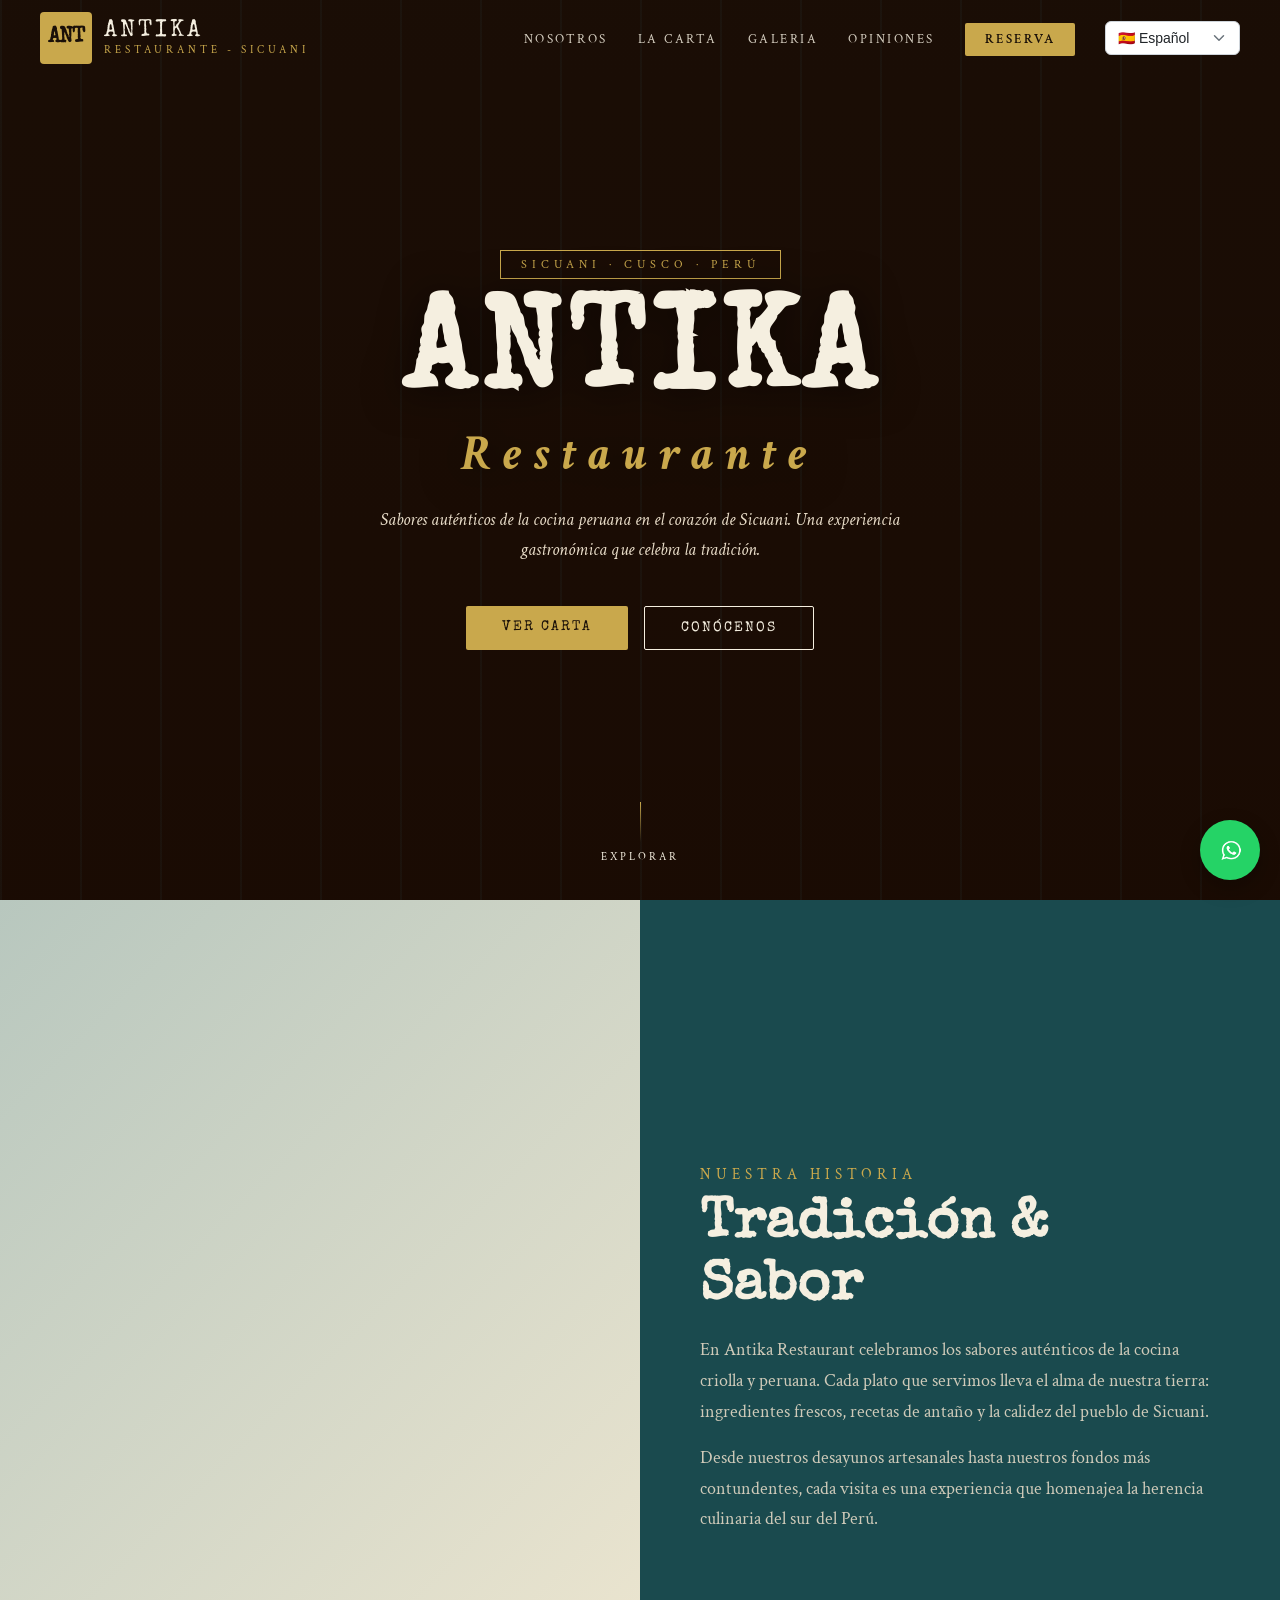
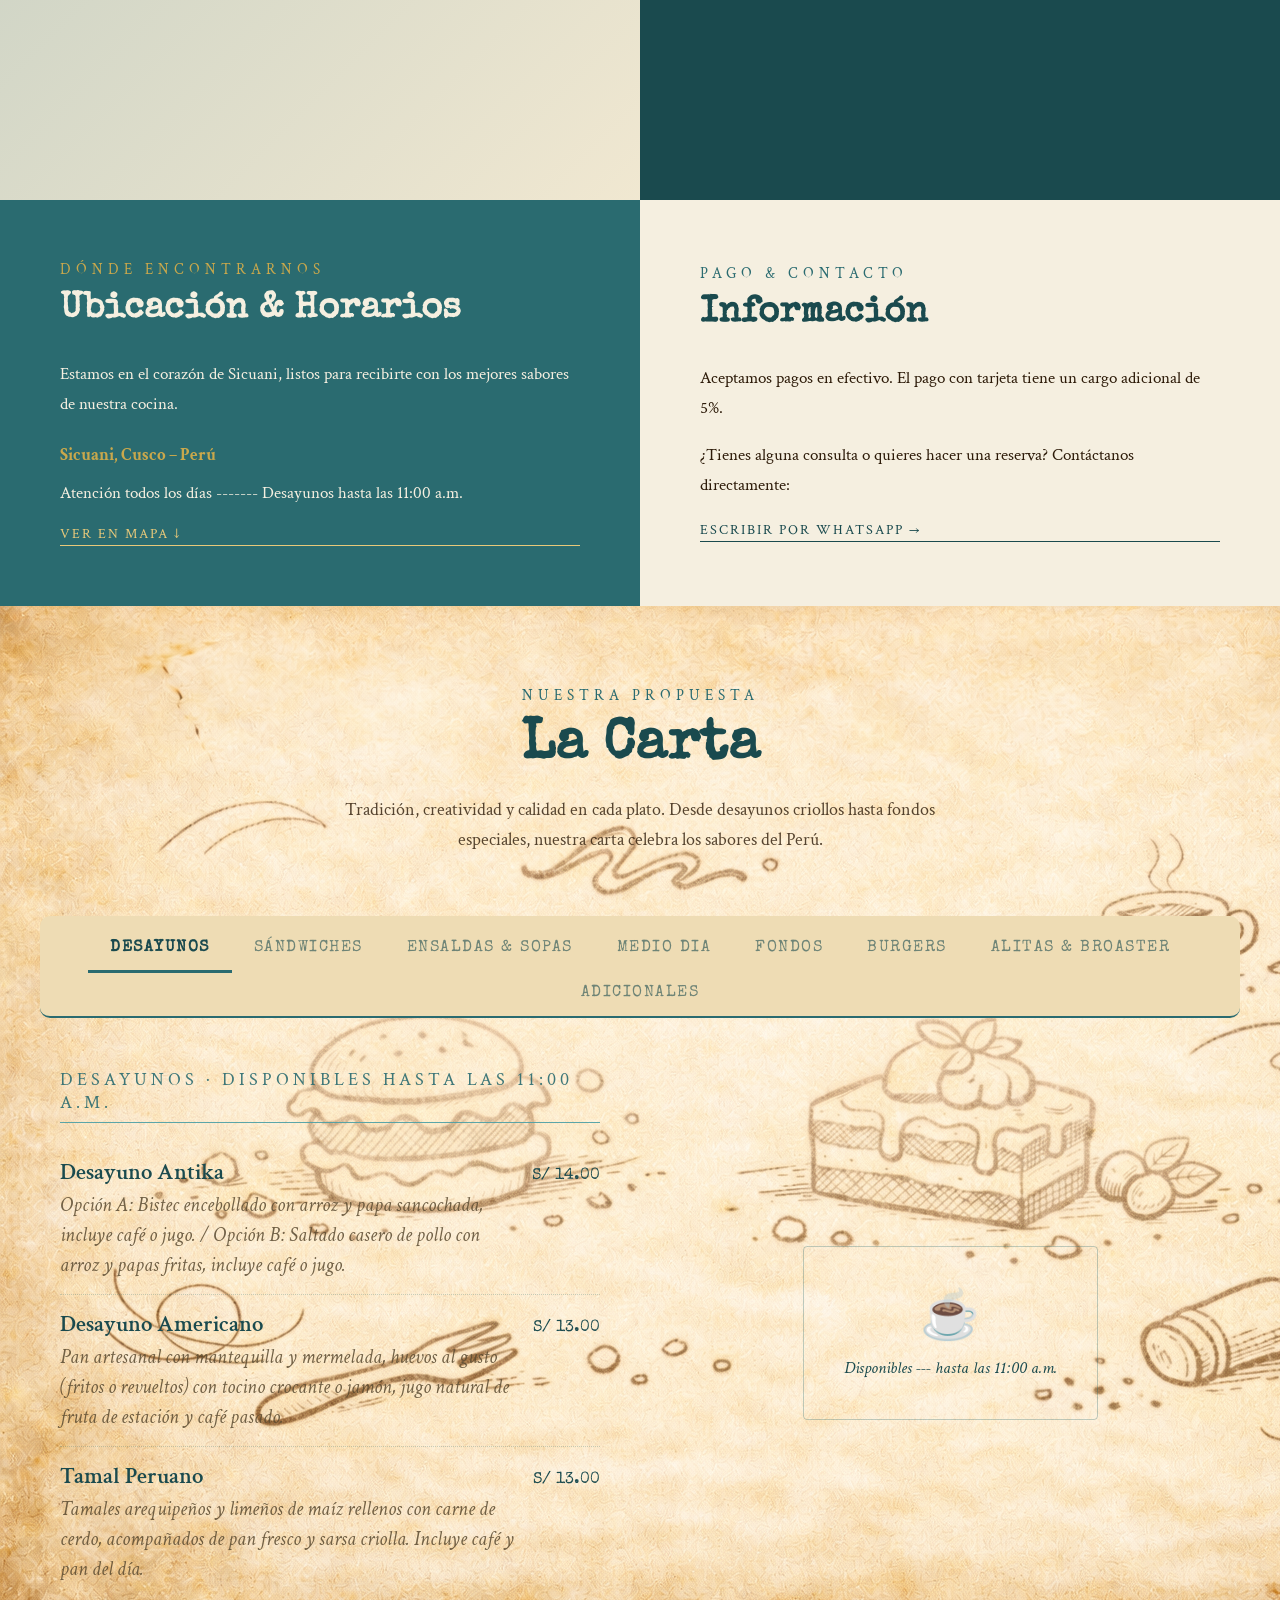
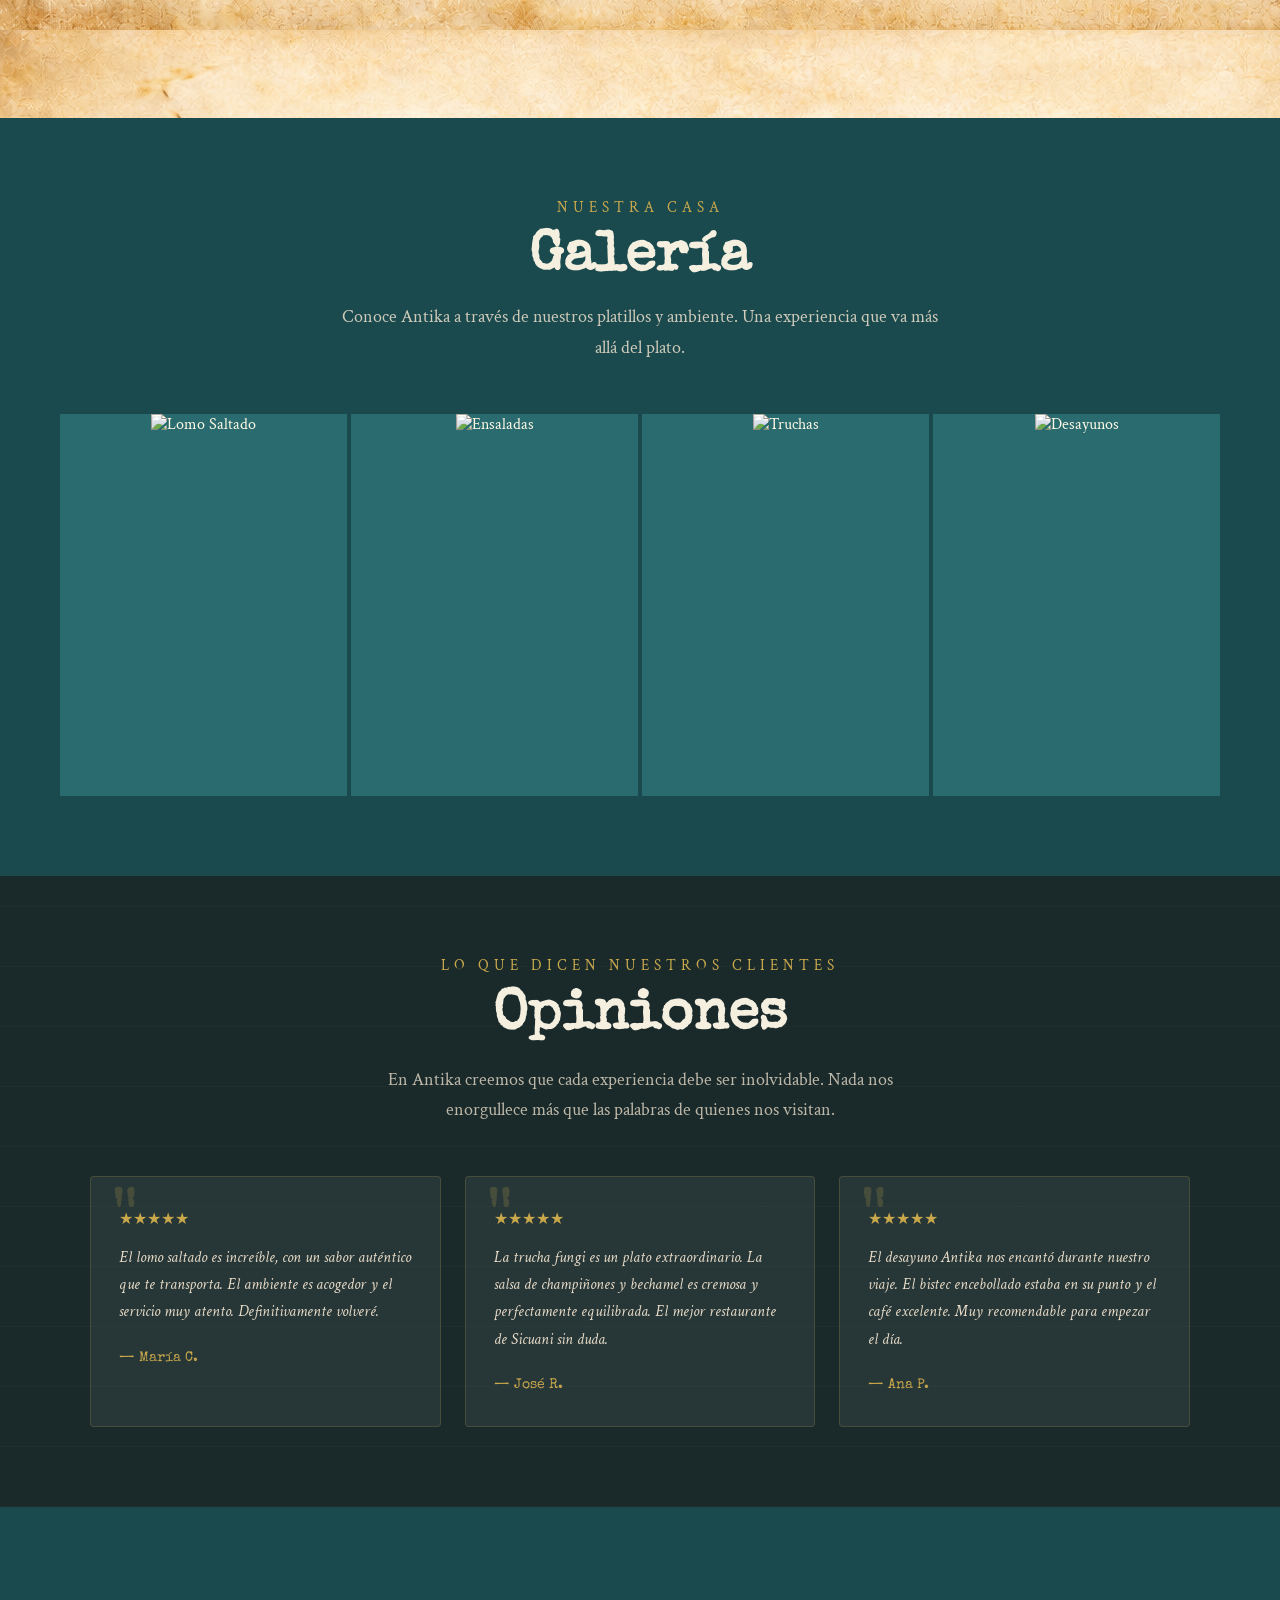
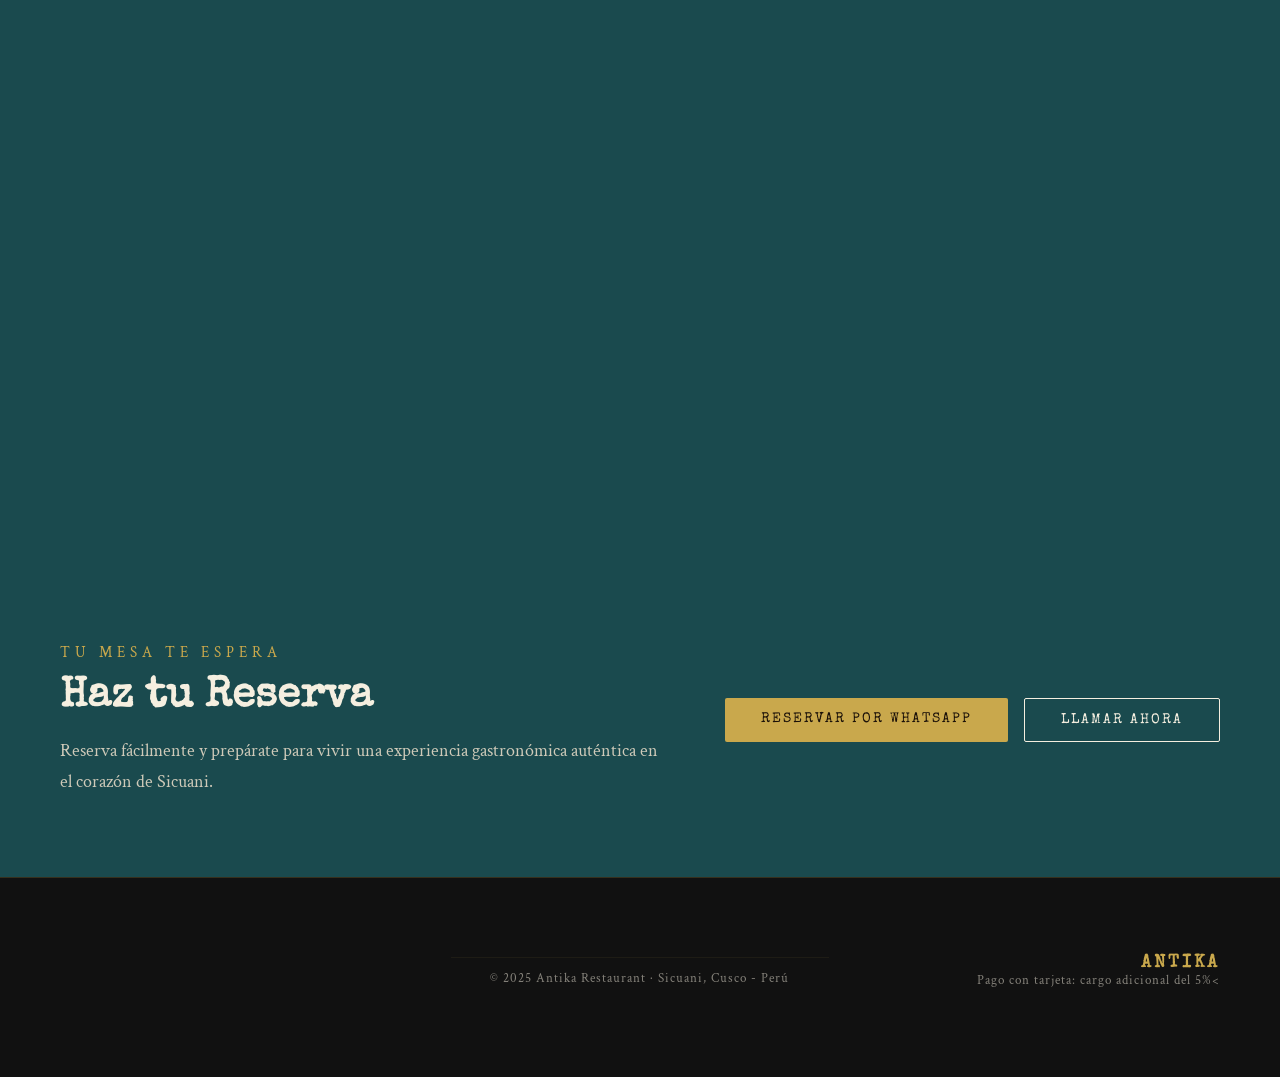
==== frontend/pages/index.html @ 9131cf4d "Merge pull request #6 from joser1624/yor traduccion parcial de pagina" ====
<!DOCTYPE html>
<html lang="es">
<head>
    <meta charset="UTF-8">
    <meta name="viewport" content="width=device-width, initial-scale=1.0">
    <title>Antika Restaurant – Sicuani, Cusco</title>
    <link href="https://fonts.googleapis.com/css2?family=Playfair+Display:ital,wght@0,400;0,700;0,900;1,400;1,700&family=Crimson+Text:ital,wght@0,400;0,600;1,400&family=Special+Elite&display=swap" rel="stylesheet">
    <link rel="stylesheet" href="../css/index.css">
    <link rel="stylesheet" href="../css/spotify.css">
    <link rel="stylesheet" href="../css/lang.css">
</head>
<body>

<!-- HEADER -->
<div id="header-outer">
  <a href="#hero" class="logo-area">
    <div class="logo-icon">ANT</div>
    <div>
      <div class="logo-text">ANTIKA</div>
      <div class="logo-sub" data-i18n="restaurant_name"></div>
    </div>
  </a>
  <nav id="main-nav">
    <button class="hamburger" onclick="toggleMenu()" aria-label="Menú">
      <span></span><span></span><span></span>
    </button>
    <ul>
      <li><a href="#nosotros" onclick="closeMenu()" data-i18n="link1"></a></li>
      <li><a href="#menu" onclick="closeMenu()" data-i18n="link2"></a></li>
      <li><a href="#galeria" onclick="closeMenu()" data-i18n="link3"></a></li>
      <li><a href="#opiniones" onclick="closeMenu()" data-i18n="link4"></a></li>
      <li class="cta"><a href="https://wa.me/51999999999?text=Hola,%20quisiera%20hacer%20una%20reserva" target="_blank" onclick="closeMenu()" data-i18n="Reserva">Reservar</a></li>
      <!--Lenguaje-->
      <div class="language-selector">
        <select id="language-select" class="form-select">
          <option value="es" onclick="closeMenu()">🇪🇸 Español</option>
          <option value="en" onclick="closeMenu()">🇺🇸 English</option>
          <option value="pt" onclick="closeMenu()">🇧🇷 Português</option>
        </select>
      </div>
    </ul>
  </nav>
</div>

<!-- HERO -->
<section id="hero">
  <div class="hero-bg"></div>
  <div class="hero-content">
    <span class="hero-badge">Sicuani · Cusco · Perú</span>
    <h1 class="hero-title">
      ANTIKA
      <span data-i18n="spanRes"></span>
    </h1>
    <p class="hero-desc" data-i18n="p1"></p>
    <div class="hero-ctas">
      <a href="#menu" class="btn-primary" data-i18n="menu"></a>
      <a href="#nosotros" class="btn-outline" data-i18n="conocenos"></a>
    </div>
  </div>
  <div class="scroll-hint">
    <div class="line"></div>
    <span data-i18n="pie1">Explorar</span>
  </div>
</section>

<!-- NOSOTROS -->
<section id="nosotros">
  <div class="nosotros-grid">
    <div class="nosotros-img"></div>
    <div class="nosotros-content">
      <span class="section-label" data-i18n="span2"></span>
      <h2 class="section-title" data-i18n="tradicion"></h2>
      <p class="section-desc" data-i18n="parrafo1"></p>
      <p class="section-desc" style="margin-top:16px;" data-i18n="parrafo2"></p>
    </div>
  </div>
  <div class="info-grid">
    <div class="info-block teal">
      <span class="section-label" data-i18n="span3"></span>
      <h3 class="section-title" data-i18n="ubicacion"></h3>
      <p data-i18n="parrafo3"></p>
      <p style="margin-top:20px;"><strong>Sicuani, Cusco – Perú</strong></p>
      <p style="margin-top:8px;" data-i18n="parrafo4"></p>
      <a href="#mapa" class="map-link" data-i18n="mapa"></a>
    </div>
    <div class="info-block light">
      <span class="section-label" style="color:var(--teal);" data-i18n="contacto"></span>
      <h3 class="section-title" style="color:var(--teal-dark);" data-i18n="info"></h3>
      <p style="color:var(--text);" data-i18n="parrafo5"></p>
      <p style="color:var(--text);margin-top:16px;" data-i18n="parrafo6"></p>
      <a href="https://wa.me/51999999999" class="map-link" style="margin-top:20px;" data-i18n="whatsapp"></a>
    </div>
  </div>
</section>

<!-- MENU -->
<section id="menu">
  <div class="menu-header">
    <span class="section-label" style="color:var(--teal);" data-i18n="titulo"></span>
    <h2 class="section-title" style="color:var(--teal-dark);" data-i18n="carta"></h2>
    <p class="section-desc" data-i18n="pcarta"></p>
  </div>

  <div class="tab-nav">
    <button class="tab-btn active" onclick="showTab('desayunos', this)" data-i18n="comida1"></button>
    <button class="tab-btn" onclick="showTab('sandwiches', this)" data-i18n="comida2"></button>
    <button class="tab-btn" onclick="showTab('ensaladas', this)" data-i18n="comida3"></button>
    <button class="tab-btn" onclick="showTab('mediodia', this)" data-i18n="comida4"></button>
    <button class="tab-btn" onclick="showTab('fondos', this)" data-i18n="comida5"></button>
    <button class="tab-btn" onclick="showTab('burgers', this)" data-i18n="comida6"></button>
    <button class="tab-btn" onclick="showTab('alitas', this)" data-i18n="comida7"></button>
    <button class="tab-btn" onclick="showTab('adicionales', this)" data-i18n="comida8"></button>
  </div>

  <!-- DESAYUNOS -->
  <div id="tab-desayunos" class="tab-panel active">
    <div class="menu-columns">
      <div>
        <p class="menu-section-title" data-i18n="desayuno"></p>
        <div class="menu-item">
          <div class="item-info">
            <span class="item-name" data-i18n="des"></span>
            <span class="item-desc" data-i18n="opD"></span>
          </div>
          <span class="item-price">S/ 14.00</span>
        </div>
        <div class="menu-item">
          <div class="item-info">
            <span class="item-name" data-i18n="opD1"></span>
            <span class="item-desc" data-i18n="opD2"></span>
          </div>
          <span class="item-price">S/ 13.00</span>
        </div>
        <div class="menu-item">
          <div class="item-info">
            <span class="item-name" data-i18n="opD3"></span>
            <span class="item-desc" data-i18n="opD4"></span>
          </div>
          <span class="item-price">S/ 13.00</span>
        </div>
      </div>
      <div style="display:flex;align-items:center;justify-content:center;">
        <div style="text-align:center;padding:40px;border:1px solid rgba(42,107,112,0.3);border-radius:4px;">
          <div style="font-family:'Special Elite',cursive;font-size:48px;color:var(--teal);margin-bottom:12px;">☕</div>
          <p style="color:var(--teal-dark);font-style:italic;font-size:17px;" data-i18n="horario"></p>
        </div>
      </div>
    </div>
  </div>

  <!-- SÁNDWICHES -->
  <div id="tab-sandwiches" class="tab-panel">
    <div class="menu-columns">
      <div>
        <p class="menu-section-title" data-i18n="sandwiches"></p>
        <div class="menu-item">
          <div class="item-info">
            <span class="item-name" data-i18n="san"></span>
            <span class="item-desc" data-i18n="san1"></span>
          </div>
          <span class="item-price">S/ 16.00</span>
        </div>
        <div class="menu-item">
          <div class="item-info">
            <span class="item-name" data-i18n="san2"></span>
            <span class="item-desc" data-i18n="san3"></span>
          </div>
          <span class="item-price">S/ 15.00</span>
        </div>
        <div class="menu-item">
          <div class="item-info">
            <span class="item-name" data-i18n="san4"></span>
            <span class="item-desc" data-i18n="san5"></span>
          </div>
          <span class="item-price">S/ 14.00</span>
        </div>
        <div class="menu-item">
          <div class="item-info">
            <span class="item-name" data-i18n="san6"></span>
            <span class="item-desc" data-i18n="san7"></span>
          </div>
          <span class="item-price">S/ 12.00</span>
        </div>
        <div class="menu-item">
          <div class="item-info">
            <span class="item-name" data-i18n="san8"></span>
            <span class="item-desc" data-i18n="san9"></span>
          </div>
          <span class="item-price">S/ 10.00</span>
        </div>
      </div>
      <div>
        <p class="menu-section-title" style="visibility:hidden;">—</p>
        <div class="menu-item">
          <div class="item-info">
            <span class="item-name" data-i18n="san10"></span>
            <span class="item-desc" data-i18n="san11"></span>
          </div>
          <span class="item-price">S/ 10.00</span>
        </div>
        <div class="menu-item">
          <div class="item-info">
            <span class="item-name" data-i18n="san12"></span>
            <span class="item-desc" data-i18n="san13"></span>
          </div>
          <span class="item-price">S/ 15.00</span>
        </div>
        <div class="menu-item">
          <div class="item-info">
            <span class="item-name" data-i18n="san14"></span>
            <span class="item-desc" data-i18n="san15"></span>
          </div>
          <span class="item-price">S/ 15.00</span>
        </div>
        <div class="menu-item">
          <div class="item-info">
            <span class="item-name" data-i18n="san16"></span>
            <span class="item-desc" data-i18n="san17"></span>
          </div>
          <span class="item-price">S/ 13.00</span>
        </div>
      </div>
    </div>
  </div>

  <!-- ENSALADAS Y SOPAS -->
  <div id="tab-ensaladas" class="tab-panel">
    <div class="menu-columns">
      <div>
        <p class="menu-section-title" data-i18n="ensa"></p>
        <div class="menu-item">
          <div class="item-info">
            <span class="item-name" data-i18n="ensa1"></span>
            <span class="item-desc" data-i18n="ensa2"></span>
          </div>
          <span class="item-price">S/ 15.00</span>
        </div>
        <div class="menu-item">
          <div class="item-info">
            <span class="item-name" data-i18n="ensa3"></span>
            <span class="item-desc" data-i18n="ensa4"></span>
          </div>
          <span class="item-price">S/ 16.00</span>
        </div>
        <div class="menu-item">
          <div class="item-info">
            <span class="item-name" data-i18n="ensa5"></span>
            <span class="item-desc" data-i18n="ensa6"></span>
          </div>
          <span class="item-price">S/ 18.00</span>
        </div>
      </div>
      <div>
        <p class="menu-section-title" data-i18n="soup"></p>
        <div class="menu-item">
          <div class="item-info">
            <span class="item-name" data-i18n="soup1"></span>
            <span class="item-desc" data-i18n="soup2"></span>
          </div>
          <span class="item-price">S/ 16.00</span>
        </div>
        <div class="menu-item">
          <div class="item-info">
            <span class="item-name" data-i18n="soup3"></span>
            <span class="item-desc" data-i18n="soup4"></span>
          </div>
          <span class="item-price">S/ 18.00</span>
        </div>
        <div class="menu-item">
          <div class="item-info">
            <span class="item-name" data-i18n="soup5"></span>
            <span class="item-desc" data-i18n="soup6"></span>
          </div>
          <span class="item-price">S/ 20.00</span>
        </div>
      </div>
    </div>
  </div>

  <!-- MEDIO DÍA CRIOLLO -->
  <div id="tab-mediodia" class="tab-panel">
    <div class="menu-columns">
      <div>
        <p class="menu-section-title" data-i18n="medio">Medio Día Criollo</p>
        <div class="menu-item">
          <div class="item-info">
            <span class="item-name">Arroz con Pollo</span>
            <span class="item-desc" data-i18n="medio1"></span>
          </div>
          <span class="item-price">S/ 22.00</span>
        </div>
        <div class="menu-item">
          <div class="item-info">
            <span class="item-name">Lengua Almendrada</span>
            <span class="item-desc" data-i18n="medio2"></span>
          </div>
          <span class="item-price">S/ 18.00</span>
        </div>
        <div class="menu-item">
          <div class="item-info">
            <span class="item-name">Estofado de Res</span>
            <span class="item-desc" data-i18n="medio3"></span>
          </div>
          <span class="item-price">S/ 22.00</span>
        </div>
        <div class="menu-item">
          <div class="item-info">
            <span class="item-name">Frejol con Seco de Res</span>
            <span class="item-desc" data-i18n="medio4"></span>
          </div>
          <span class="item-price">S/ 22.00</span>
        </div>
      </div>
      <div>
        <p class="menu-section-title" style="visibility:hidden;">—</p>
        <div class="menu-item">
          <div class="item-info">
            <span class="item-name">Ají de Gallina</span>
            <span class="item-desc" data-i18n="medio5"></span>
          </div>
          <span class="item-price">S/ 22.00</span>
        </div>
        <div class="menu-item">
          <div class="item-info">
            <span class="item-name">Asado a la Olla con Puré o Tallarín</span>
            <span class="item-desc" data-i18n="medio6"></span>
          </div>
          <span class="item-price">S/ 22.00</span>
        </div>
        <div class="menu-item">
          <div class="item-info">
            <span class="item-name">Malaya Dorada</span>
            <span class="item-desc" data-i18n="medio7"></span>
          </div>
          <span class="item-price">S/ 22.00</span>
        </div>
        <div class="menu-item">
          <div class="item-info">
            <span class="item-name">Apanado al Jugo</span>
            <span class="item-desc" data-i18n="medio8"></span>
          </div>
          <span class="item-price">S/ 22.00</span>
        </div>
      </div>
    </div>
    <div class="menu-note" style="margin-top:40px;" data-i18n="medio9"></div>
  </div>

  <!-- FONDOS -->
  <div id="tab-fondos" class="tab-panel">
    <div class="menu-columns">
      <div>
        <p class="menu-section-title">Fondos</p>
        <div class="menu-item">
          <div class="item-info"><span class="item-name">Chaufa de Pollo</span>
            <span class="item-desc">Arroz frito salteado al wok con pollo, huevo, cebollita china y ajonjolí.</span></div>
          <span class="item-price">S/ 18.00</span>
        </div>
        <div class="menu-item">
          <div class="item-info"><span class="item-name">Chaufa Agridulce</span>
            <span class="item-desc">Arroz frito al estilo peruano con crujientes trozos de pollo en salsa agridulce.</span></div>
          <span class="item-price">S/ 23.00</span>
        </div>
        <div class="menu-item">
          <div class="item-info"><span class="item-name">Corazón Anticuchero</span>
            <span class="item-desc">Corazón de res marinado en salsa anticuchera, salteado al wok con toque ahumado.</span></div>
          <span class="item-price">S/ 23.00</span>
        </div>
        <div class="menu-item">
          <div class="item-info"><span class="item-name">Pollo a la Plancha</span>
            <span class="item-desc">Pechuga dorada a la perfección, sazonada con especias especiales.</span></div>
          <span class="item-price">S/ 22.00</span>
        </div>
        <div class="menu-item">
          <div class="item-info"><span class="item-name">Bistec a lo Pobre</span>
            <span class="item-desc">Bistec a la plancha con arroz blanco, papas fritas, huevo frito y plátano frito o salchicha.</span></div>
          <span class="item-price">S/ 27.00</span>
        </div>
        <div class="menu-item">
          <div class="item-info"><span class="item-name">Milanesa de Pollo / Carne</span>
            <span class="item-desc">Filete empanizado y dorado. Con papas fritas, arroz y ensalada fresca.</span></div>
          <span class="item-price">S/ 24.00</span>
        </div>
        <div class="menu-item">
          <div class="item-info"><span class="item-name">Trucha a la Menuere</span>
            <span class="item-desc">Filete de trucha con mantequilla, limón y finas hierbas. Con puré de papa y ensalada.</span></div>
          <span class="item-price">S/ 24.00</span>
        </div>
        <div class="menu-item">
          <div class="item-info"><span class="item-name">Trucha Fungi</span>
            <span class="item-desc">Filete de trucha en salsa de champiñones y bechamel. Con puré de papa y ensalada fresca.</span></div>
          <span class="item-price">S/ 25.00</span>
        </div>
      </div>
      <div>
        <p class="menu-section-title">Saltados & Especiales</p>
        <div class="menu-item">
          <div class="item-info"><span class="item-name">Saltado de Pollo</span>
            <span class="item-desc">Pollo salteado al wok con cebolla, tomate y ají amarillo. Con papas fritas y arroz blanco.</span></div>
          <span class="item-price">S/ 25.00</span>
        </div>
        <div class="menu-item">
          <div class="item-info"><span class="item-name">Lomo Saltado</span>
            <span class="item-desc">Lomo de res salteado al wok con cebolla, tomate y ají amarillo. Con papas fritas y arroz.</span></div>
          <span class="item-price">S/ 28.00</span>
        </div>
        <div class="menu-item">
          <div class="item-info"><span class="item-name">Tallarín Saltado de Pollo</span>
            <span class="item-desc">Fideos salteados con pollo, cebolla, tomate y ají amarillo.</span></div>
          <span class="item-price">S/ 25.00</span>
        </div>
        <div class="menu-item">
          <div class="item-info"><span class="item-name">Tallarín Saltado de Lomo</span>
            <span class="item-desc">Fideos salteados con lomo de res, cebolla, tomate y ají amarillo.</span></div>
          <span class="item-price">S/ 28.00</span>
        </div>
        <div class="menu-item">
          <div class="item-info"><span class="item-name">Lomo Saltado al Pesto / Huancaína</span>
            <span class="item-desc">Lomo saltado con fettuccine en salsa cremosa a elección.</span></div>
          <span class="item-price">S/ 32.00</span>
        </div>
        <div class="menu-item">
          <div class="item-info"><span class="item-name">Pulpo Anticuchero</span>
            <span class="item-desc">Pulpo marinado en salsa anticuchera, ahumado y suave. Con papas doradas, choclo americano y piña.</span></div>
          <span class="item-price">S/ 42.00</span>
        </div>
        <p class="menu-section-title" style="margin-top:28px;">Opciones Vegetarianas</p>
        <div class="menu-item">
          <div class="item-info"><span class="item-name">Chaufa de Champiñones</span>
            <span class="item-desc">Chaufa salteado al wok con champiñones frescos, huevo y cebollita china.</span></div>
          <span class="item-price">S/ 18.00</span>
        </div>
        <div class="menu-item">
          <div class="item-info"><span class="item-name">Kapchi de Habas</span>
            <span class="item-desc">Guiso andino con habas frescas, papa, queso y un toque de huacatay.</span></div>
          <span class="item-price">S/ 18.00</span>
        </div>
        <div class="menu-item">
          <div class="item-info"><span class="item-name">Tallarín Saltado de Verduras</span>
            <span class="item-desc">Fideos salteados con mezcla fresca de verduras y champiñones.</span></div>
          <span class="item-price">S/ 25.00</span>
        </div>
        <div class="menu-item">
          <div class="item-info"><span class="item-name">Saltado de Champiñones</span>
            <span class="item-desc">Champiñones frescos salteados con cebolla, tomate y ají amarillo. Con papas doradas y arroz.</span></div>
          <span class="item-price">S/ 27.00</span>
        </div>
      </div>
    </div>
  </div>

  <!-- BURGERS -->
  <div id="tab-burgers" class="tab-panel">
    <div class="menu-columns">
      <div>
        <p class="menu-section-title">Burgers · Incluye papas fritas personales</p>
        <div class="menu-item">
          <div class="item-info"><span class="item-name">Clásica</span>
            <span class="item-desc">Carne de res sazonada con especias, lechuga fresca y tomate.</span></div>
          <span class="item-price">S/ 13.00</span>
        </div>
        <div class="menu-item">
          <div class="item-info"><span class="item-name">Cheese Burger</span>
            <span class="item-desc">Jugosa carne de res a la parrilla con queso derretido, lechuga fresca y tomate.</span></div>
          <span class="item-price">S/ 15.00</span>
        </div>
        <div class="menu-item">
          <div class="item-info"><span class="item-name">Bacon Burger</span>
            <span class="item-desc">Carne de res con tocino ahumado, lechuga fresca y tomate en rodajas.</span></div>
          <span class="item-price">S/ 15.00</span>
        </div>
        <div class="menu-item">
          <div class="item-info"><span class="item-name">Parrillera</span>
            <span class="item-desc">Carne de res con chorizo dorado, chimichurri casero, lechuga fresca y tomate.</span></div>
          <span class="item-price">S/ 16.00</span>
        </div>
        <div class="menu-item">
          <div class="item-info"><span class="item-name">Doble</span>
            <span class="item-desc">Dos jugosas carnes de res a la parrilla, lechuga fresca y tomate en rodajas.</span></div>
          <span class="item-price">S/ 17.00</span>
        </div>
      </div>
      <div>
        <p class="menu-section-title">Salchipapas</p>
        <div class="menu-item">
          <div class="item-info"><span class="item-name">Clásica</span>
            <span class="item-desc">Crujientes papas fritas acompañadas de salchicha dorada.</span></div>
          <span class="item-price">S/ 12.00</span>
        </div>
        <div class="menu-item">
          <div class="item-info"><span class="item-name">Parrillera</span>
            <span class="item-desc">Salchipapa con trozos de chorizo bañados en chimichurri casero.</span></div>
          <span class="item-price">S/ 15.00</span>
        </div>
        <div class="menu-item">
          <div class="item-info"><span class="item-name">Salchipollo</span>
            <span class="item-desc">Salchipapa acompañada de pollo deshilachado.</span></div>
          <span class="item-price">S/ 15.00</span>
        </div>
        <div class="menu-item">
          <div class="item-info"><span class="item-name">Salchi Queso</span>
            <span class="item-desc">Salchipapa acompañada de cubos de queso frito.</span></div>
          <span class="item-price">S/ 15.00</span>
        </div>
        <div class="menu-item">
          <div class="item-info"><span class="item-name">Salchi Nuggets</span>
            <span class="item-desc">Salchipapa acompañada de tiernos nuggets de pollo.</span></div>
          <span class="item-price">S/ 20.00</span>
        </div>
      </div>
    </div>
  </div>

  <!-- ALITAS Y BROASTER -->
  <div id="tab-alitas" class="tab-panel">
    <div class="menu-columns">
      <div>
        <p class="menu-section-title">Alitas · Incluye papas fritas personales</p>
        <div class="menu-item">
          <div class="item-info">
            <span class="item-name">6 Unidades de alitas</span>
            <span class="item-desc">En la salsa de tu elección:</span>
          </div>
          <span class="item-price">S/ 16.00</span>
        </div>
        <div class="sauce-tags">
          <span class="sauce-tag">Maracuyá</span>
          <span class="sauce-tag">BBQ</span>
          <span class="sauce-tag">Hot BBQ</span>
          <span class="sauce-tag">Acevichadas</span>
          <span class="sauce-tag">Crispy</span>
          <span class="sauce-tag">Anticucheras</span>
          <span class="sauce-tag">Orientales</span>
          <span class="sauce-tag">Parrilleras</span>
          <span class="sauce-tag">Honey Mustard</span>
          <span class="sauce-tag">Agridulce</span>
        </div>
        <div style="margin-top:32px;">
          <p class="menu-section-title">Costillitas · Incluye papas fritas andinas</p>
          <div class="menu-item">
            <div class="item-info">
              <span class="item-name">3 Unidades de costillitas</span>
              <span class="item-desc">En la salsa de tu elección:</span>
            </div>
            <span class="item-price">S/ 18.00</span>
          </div>
          <div class="sauce-tags">
            <span class="sauce-tag">Maracuyá</span>
            <span class="sauce-tag">BBQ</span>
            <span class="sauce-tag">Hot BBQ</span>
            <span class="sauce-tag">Chimichurri</span>
            <span class="sauce-tag">Orientales</span>
            <span class="sauce-tag">Agridulce</span>
          </div>
        </div>
      </div>
      <div>
        <p class="menu-section-title">Broaster Mr. Bross</p>
        <p style="font-size:20px;color:#5a4a30;font-style:italic;margin-bottom:20px;">¡Crujiente por fuera, jugoso por dentro y con un sabor irresistible! Pide el combo ideal para ti:</p>
        <table class="broaster-table">
          <thead>
            <tr>
              <th>Combo</th>
              <th>Piezas</th>
              <th>Papas</th>
              <th>Precio</th>
            </tr>
          </thead>
          <tbody>
            <tr>
              <td class="promo-name">Solo para Mí</td>
              <td>2 pzas.</td>
              <td>1 personal</td>
              <td class="price-col">S/ 17</td>
            </tr>
            <tr>
              <td class="promo-name">Dúo Conquistador</td>
              <td>4 pzas.</td>
              <td>2 personal</td>
              <td class="price-col">S/ 32</td>
            </tr>
            <tr>
              <td class="promo-name">Trío Perfecto</td>
              <td>6 pzas.</td>
              <td>1 mediana + 6 nuggets + ½ lt. chicha</td>
              <td class="price-col">S/ 50</td>
            </tr>
            <tr>
              <td class="promo-name">Familia Feliz</td>
              <td>8 pzas.</td>
              <td>1 familiar + 8 nuggets + 1 lt. chicha</td>
              <td class="price-col">S/ 70</td>
            </tr>
            <tr>
              <td class="promo-name">Súper Batallón</td>
              <td>10 pzas.</td>
              <td>1½ familiar + 10 nuggets + 1 lt. chicha</td>
              <td class="price-col">S/ 82</td>
            </tr>
          </tbody>
        </table>
      </div>
    </div>
  </div>

  <!-- ADICIONALES -->
  <div id="tab-adicionales" class="tab-panel">
    <div class="menu-columns">
      <div>
        <p class="menu-section-title">Adicionales</p>
        <div class="menu-item"><div class="item-info"><span class="item-name">Docena de Nuggets</span></div><span class="item-price">S/ 16.00</span></div>
        <div class="menu-item"><div class="item-info"><span class="item-name">½ Docena de Nuggets</span></div><span class="item-price">S/ 10.00</span></div>
        <div class="menu-item"><div class="item-info"><span class="item-name">Porción Papas Personal</span></div><span class="item-price">S/ 3.50</span></div>
        <div class="menu-item"><div class="item-info"><span class="item-name">Porción Papas Regular</span></div><span class="item-price">S/ 7.00</span></div>
        <div class="menu-item"><div class="item-info"><span class="item-name">Queso Extra</span></div><span class="item-price">S/ 5.00</span></div>
        <div class="menu-item"><div class="item-info"><span class="item-name">Porción Arroz</span></div><span class="item-price">S/ 5.00</span></div>
        <div class="menu-item"><div class="item-info"><span class="item-name">Ensalada Personal</span></div><span class="item-price">S/ 5.00</span></div>
        <div class="menu-item"><div class="item-info"><span class="item-name">Huevo Frito</span></div><span class="item-price">S/ 3.00</span></div>
      </div>
      <div style="display:flex;flex-direction:column;justify-content:center;align-items:center;gap:24px;text-align:center;padding:40px;border:1px solid rgba(42,107,112,0.3);border-radius:4px;height:fit-content;margin:auto 0;">
        <div>
          <p style="font-family:'Special Elite',cursive;font-size:22px;color:var(--teal-dark);margin-bottom:8px;">🍰 Postre del día</p>
          <p style="font-size:18px;color:#5a4a30;font-style:italic;">Pregunta a tu mesero por el postre especial del día.</p>
        </div>
        <div style="border-top:1px solid rgba(42,107,112,0.2);padding-top:20px;width:100%;">
          <p style="font-family:'Special Elite',cursive;font-size:15px;color:var(--teal-dark);">💳 Pago con tarjeta</p>
          <p style="font-size:18px;color:#5a4a30;margin-top:6px;">Tiene un cargo adicional del <strong style="color:var(--teal-dark);">5%</strong></p>
        </div>
      </div>
    </div>
  </div>
</section>

<!-- GALERÍA -->
<section id="galeria">
  <span class="section-label" data-i18n="casa"></span>
  <h2 class="section-title" data-i18n="galeria"></h2>
  <p class="section-desc" data-i18n="parrafo7"></p>
  <div class="gallery-grid" style="margin-top:40px;">
    <div class="gallery-item">
      <img src="https://images.unsplash.com/photo-1544025162-d76694265947?w=400&q=80" alt="Lomo Saltado" loading="lazy">
      <div class="gallery-label" data-i18n="plato1"></div>
    </div>
    <div class="gallery-item">
      <img src="https://images.unsplash.com/photo-1565299585323-38d6b0865b47?w=400&q=80" alt="Ensaladas" loading="lazy">
      <div class="gallery-label" data-i18n="plato2"></div>
    </div>
    <div class="gallery-item">
      <img src="https://images.unsplash.com/photo-1546964124-0cce460f38ef?w=400&q=80" alt="Truchas" loading="lazy">
      <div class="gallery-label" data-i18n="plato3">Trucha</div>
    </div>
    <div class="gallery-item">
      <img src="https://images.unsplash.com/photo-1482049016688-2d3e1b311543?w=400&q=80" alt="Desayunos" loading="lazy">
      <div class="gallery-label" data-i18n="plato4">Desayunos</div>
    </div>
  </div>
</section>

<!-- OPINIONES -->
<section id="opiniones">
  <div class="opinions-header">
    <span class="section-label" data-i18n="span4"></span>
    <h2 class="section-title" data-i18n="opiniones"></h2>
    <p class="section-desc" style="margin:0 auto;max-width:560px;color:var(--cream-dark);opacity:0.8;" data-i18n="parrafo8"></p>
  </div>
  <div class="reviews-grid">
    <div class="review-card">
      <div class="stars">★★★★★</div>
      <p class="review-text" data-i18n="coment1"></p>
      <span class="reviewer">— María C.</span>
    </div>
    <div class="review-card">
      <div class="stars">★★★★★</div>
      <p class="review-text" data-i18n="coment2"></p>
      <span class="reviewer">— José R.</span>
    </div>
    <div class="review-card">
      <div class="stars">★★★★★</div>
      <p class="review-text" data-i18n="coment3"></p>
      <span class="reviewer">— Ana P.</span>
    </div>
  </div>
</section>

<!-- MAPA -->
<div id="mapa">
  <iframe
    src="https://www.google.com/maps/embed?pb=!1m18!1m12!1m3!1d994.9114174465726!2d-71.22624154157906!3d-14.27403842798109!2m3!1f0!2f0!3f0!3m2!1i1024!2i768!4f13.1!3m3!1m2!1s0x91692b3cabf28c27%3A0xbd007cb5cfe738c2!2sRESTAURANTE%20ANTIKA%20SICUANI!5e1!3m2!1ses-419!2spe!4v1771459521586!5m2!1ses-419!2spe"
    width="600"
    height="650"
    style="border:0;"
    allowfullscreen=""
    loading="lazy"
    referrerpolicy="no-referrer-when-downgrade"
    title="Ubicación Antika Restaurant Sicuani">
  </iframe>
</div>


<!-- RESERVA -->
<section id="reserva">
  <div class="reserva-text">
    <span class="section-label" data-i18n="span5"></span>
    <h2 class="section-title" data-i18n="reserva"></h2>
    <p class="section-desc" data-i18n="parrafo9"></p>
  </div>
  <div class="reserva-actions">
    <a href="https://wa.me/51999999999?text=Hola,%20quisiera%20hacer%20una%20reserva%20en%20Antika%20Restaurant" target="_blank" class="btn-primary" data-i18n="whatsapp2"></a>
    <a href="tel:+51999999999" class="btn-outline" data-i18n="celular"></a>
  </div>
</section>
<a href="https://wa.me/51999999999" class="whatsapp-btn" target="_blank" >
    <img src="../assets/icons/wasap2.png" alt="WhatsApp" class="whatsapp-icon">
</a>

<!-- FOOTER -->
<footer class="footer">

  <!-- Columna 1 -->
  <div class="footer-col primero">
    <div class="spotify-playlist">
      <iframe 
        src="https://open.spotify.com/embed/playlist/37i9dQZF1DXcBWIGoYBM5M"
        allow="clipboard-write; encrypted-media; fullscreen; picture-in-picture"
        loading="lazy">
      </iframe>
    </div>
  </div>

  <!-- Columna 2 -->
  <div class="footer-col centro">
    <p class="copy">© 2025 Antika Restaurant · Sicuani, Cusco - Perú</p>
  </div>

  <!-- Columna 3 -->
  <div class="footer-col derecha">
    <div class="footer-logo">ANTIKA</div>
    <p data-i18n="parrafo10">/p>
  </div>

</footer>


<script src="../js/index.js"></script>
<script src="../js/lang.js"></script>
</body>
</html>
---- frontend/css/index.css ----
:root {
--teal: #2a6b70;
--teal-dark: #1a4a4e;
--teal-light: #4a9fa6;
--gold: #c9a84c;
--gold-light: #e8c97a;
--cream: #f5efe0;
--cream-dark: #e8dcc8;
--brown: #6b3a1f;
--dark: #1a1008;
--text: #2c1a08;
--wood-bg: #2a3d3e;
}

* { margin: 0; padding: 0; box-sizing: border-box; }

html { scroll-behavior: smooth; }

body {
font-family: 'Crimson Text', Georgia, serif;
background: var(--dark);
color: var(--cream);
overflow-x: hidden;
}

/* ===== HEADER ===== */
#header-outer {
position: fixed;
top: 0; left: 0; right: 0;
z-index: 1000;
padding: 12px 40px;
display: flex;
align-items: center;
justify-content: space-between;
transition: background 0.4s;
background: transparent;
}
#header-outer.scrolled {
background: rgba(26,8,0,0.96);
box-shadow: 0 2px 20px rgba(0,0,0,0.5);
}

.logo-area {
display: flex;
align-items: center;
gap: 12px;
text-decoration: none;
}
.logo-icon {
width: 52px;
height: 52px;
background: var(--gold);
border-radius: 4px;
display: flex;
align-items: center;
justify-content: center;
font-family: 'Special Elite', cursive;
font-size: 22px;
color: var(--dark);
font-weight: bold;
letter-spacing: -1px;
flex-shrink: 0;
}
.logo-text {
font-family: 'Special Elite', cursive;
font-size: 24px;
color: var(--cream);
letter-spacing: 3px;
line-height: 1;
}
.logo-sub {
font-family: 'Crimson Text', serif;
font-size: 11px;
color: var(--gold);
letter-spacing: 4px;
text-transform: uppercase;
}

nav ul {
list-style: none;
display: flex;
gap: 30px;
align-items: center;
}
nav ul li a {
font-family: 'Crimson Text', serif;
font-size: 13px;
letter-spacing: 2.5px;
text-transform: uppercase;
color: var(--cream);
text-decoration: none;
opacity: 0.85;
transition: opacity 0.2s, color 0.2s;
}
nav ul li a:hover { opacity: 1; color: var(--gold); }
nav ul li.cta a {
background: var(--gold);
color: var(--dark);
padding: 8px 20px;
border-radius: 2px;
opacity: 1;
font-weight: 600;
}
nav ul li.cta a:hover { background: var(--gold-light); }

/* ===== HAMBURGER ===== */
.hamburger {
display: none;
flex-direction: column;
gap: 5px;
cursor: pointer;
padding: 4px;
background: none;
border: none;
}
.hamburger span {
display: block;
width: 26px;
height: 2px;
background: var(--cream);
transition: 0.3s;
}

/* ===== HERO ===== */
#hero {
min-height: 100vh;
position: relative;
display: flex;
align-items: center;
justify-content: center;
overflow: hidden;
}
.hero-bg {
position: absolute;
inset: 0;
background:
    linear-gradient(to bottom, rgba(26,8,0,0.35) 0%, rgba(26,8,0,0.6) 100%),
    url('https://images.unsplash.com/photo-1555396273-367ea4eb4db5?w=1600&q=80') center/cover no-repeat;
}
/* Wood texture overlay */
.hero-bg::after {
content: '';
position: absolute;
inset: 0;
background: repeating-linear-gradient(
    90deg,
    rgba(42,61,62,0.15) 0px, rgba(42,61,62,0.15) 2px,
    transparent 2px, transparent 80px
);
}
.hero-content {
position: relative;
z-index: 1;
text-align: center;
padding: 0 20px;
}
.hero-badge {
display: inline-block;
border: 1px solid var(--gold);
color: var(--gold);
font-family: 'Crimson Text', serif;
font-size: 12px;
letter-spacing: 5px;
text-transform: uppercase;
padding: 6px 20px;
margin-bottom: 24px;
animation: fadeInDown 1s ease both;
}
.hero-title {
font-family: 'Special Elite', cursive;
font-size: clamp(56px, 12vw, 130px);
line-height: 0.9;
color: var(--cream);
letter-spacing: 6px;
text-shadow: 0 4px 40px rgba(0,0,0,0.6);
animation: fadeInUp 1s ease 0.2s both;
position: relative;
}
.hero-title span {
display: block;
color: var(--gold);
font-size: 0.38em;
letter-spacing: 12px;
font-family: 'Crimson Text', serif;
font-style: italic;
margin-top: 12px;
}
.hero-desc {
font-size: 18px;
color: var(--cream-dark);
max-width: 520px;
margin: 28px auto 40px;
line-height: 1.7;
font-style: italic;
animation: fadeInUp 1s ease 0.4s both;
}
.hero-ctas {
display: flex;
gap: 16px;
justify-content: center;
flex-wrap: wrap;
animation: fadeInUp 1s ease 0.6s both;
}
.btn-primary {
background: var(--gold);
color: var(--dark);
padding: 14px 36px;
font-family: 'Special Elite', cursive;
font-size: 14px;
letter-spacing: 2px;
text-transform: uppercase;
text-decoration: none;
border-radius: 2px;
transition: background 0.2s, transform 0.2s;
}
.btn-primary:hover { background: var(--gold-light); transform: translateY(-2px); }
.btn-outline {
border: 1px solid var(--cream);
color: var(--cream);
padding: 14px 36px;
font-family: 'Special Elite', cursive;
font-size: 14px;
letter-spacing: 2px;
text-transform: uppercase;
text-decoration: none;
border-radius: 2px;
transition: border-color 0.2s, color 0.2s, transform 0.2s;
}
.btn-outline:hover { border-color: var(--gold); color: var(--gold); transform: translateY(-2px); }

/* Scroll indicator */
.scroll-hint {
position: absolute;
bottom: 36px;
left: 50%;
transform: translateX(-50%);
display: flex;
flex-direction: column;
align-items: center;
gap: 8px;
color: var(--cream);
opacity: 0.6;
font-size: 11px;
letter-spacing: 3px;
text-transform: uppercase;
animation: fadeIn 2s ease 1.5s both;
}
.scroll-hint .line {
width: 1px;
height: 40px;
background: linear-gradient(to bottom, var(--gold), transparent);
animation: scrollLine 2s ease-in-out infinite;
}
@keyframes scrollLine {
0%,100% { opacity: 1; transform: scaleY(1); }
50% { opacity: 0.3; transform: scaleY(0.5); }
}

/* ===== SECTION BASE ===== */
section { position: relative; }

.section-label {
font-family: 'Crimson Text', serif;
font-size: 15px;
letter-spacing: 5px;
text-transform: uppercase;
color: var(--gold);
margin-bottom: 12px;
display: block;
}
.section-title {
font-family: 'Special Elite', cursive;
font-size: clamp(32px, 5vw, 56px);
line-height: 1.1;
margin-bottom: 16px;
}
.section-desc {
font-size: 18px;
line-height: 1.7;
max-width: 600px;
opacity: 0.88;
}

/* ===== NOSOTROS ===== */
#nosotros {
background: var(--cream);
color: var(--text);
}
.nosotros-grid {
display: grid;
grid-template-columns: 1fr 1fr;
min-height: 100vh;
}
.nosotros-img {
background: url('https://images.unsplash.com/photo-1414235077428-338989a2e8c0?w=900&q=80') center/cover no-repeat;
min-height: 500px;
position: relative;
}
.nosotros-img::after {
content: '';
position: absolute;
inset: 0;
background: linear-gradient(135deg, rgba(42,107,112,0.3), rgba(201,168,76,0.1));
}
.nosotros-content {
background: var(--teal-dark);
color: var(--cream);
padding: 80px 60px;
display: flex;
flex-direction: column;
justify-content: center;
}
.nosotros-content .section-title { color: var(--cream); }
.nosotros-content .section-desc { color: var(--cream-dark); }

.info-grid {
display: grid;
grid-template-columns: 1fr 1fr;
}
.info-block {
padding: 60px 60px;
display: flex;
flex-direction: column;
justify-content: center;
}
.info-block.light { background: var(--cream); color: var(--text); }
.info-block.teal { background: var(--teal); color: var(--cream); }
.info-block .section-title { font-size: 36px; }
.info-block p { font-size: 17px; line-height: 1.8; margin-top: 12px; }
.info-block strong { color: var(--gold); }
.info-block.light strong { color: var(--teal-dark); }
.info-block .map-link {
display: inline-flex;
align-items: center;
gap: 6px;
margin-top: 16px;
color: var(--gold-light);
font-size: 14px;
letter-spacing: 2px;
text-transform: uppercase;
text-decoration: none;
border-bottom: 1px solid currentColor;
padding-bottom: 2px;
}
.info-block.light .map-link { color: var(--teal-dark); }

/* ===== MENU SECTION ===== */
#menu {
background: url(../assets/images/fonde\ menu.png);
color: var(--text);
padding: 80px 0;
}
.menu-header {
text-align: center;
padding: 0 40px 60px;
}
.menu-header .section-title { color: var(--teal-dark); }
.menu-header .section-desc { margin: 0 auto; color: var(--text); opacity: 0.8; }

/* Tabs */
.tab-nav {
display: flex;
justify-content: center;
flex-wrap: wrap;
gap: 0;
border-bottom: 2px solid var(--teal);
margin: 0 40px 50px;
position: sticky;
top: 72px;
background: #eedcb4;
z-index: 10;
padding-top: 10px;
border-radius: 10px;
}
.tab-btn {
font-family: 'Special Elite', cursive;
font-size: 16px;
letter-spacing: 1.5px;
text-transform: uppercase;
color: var(--teal-dark);
background: none;
border: none;
padding: 14px 22px;
cursor: pointer;
opacity: 0.6;
transition: opacity 0.2s, color 0.2s;
border-bottom: 3px solid transparent;
margin-bottom: -2px;
}
.tab-btn:hover { opacity: 0.9; }
.tab-btn.active {
opacity: 1;
color: var(--teal-dark);
border-bottom-color: var(--teal);
font-weight: bold;
}

.tab-panel { display: none; padding: 0 60px 40px; }
.tab-panel.active { display: block; }

.menu-columns {
display: grid;
grid-template-columns: 1fr 1fr;
gap: 60px 80px;
}
.menu-section-title {
font-family: 'Crimson Text', serif;
font-size: 18px;
letter-spacing: 4px;
text-transform: uppercase;
color: var(--teal);
margin-bottom: 20px;
padding-bottom: 8px;
border-bottom: 1px solid var(--teal-light);
opacity: 0.9;
}

.menu-item {
display: flex;
justify-content: space-between;
align-items: baseline;
padding: 14px 0;
border-bottom: 1px dotted rgba(42,107,112,0.25);
gap: 12px;
}
.menu-item:last-child { border-bottom: none; }
.item-info { flex: 1; }
.item-name {
font-family: 'Crimson Text', serif;
font-size: 23px;
font-weight: 600;
color: var(--teal-dark);
display: block;
margin-bottom: 3px;
}
.item-desc {
font-size: 20px;
color: #5a4a30;
line-height: 1.5;
font-style: italic;
opacity: 0.85;
}
.item-price {
font-family: 'Special Elite', cursive;
font-size: 16px;
color: var(--teal-dark);
white-space: nowrap;
flex-shrink: 0;
}

/* Note inside menu */
.menu-note {
background: var(--teal-dark);
color: var(--cream);
text-align: center;
padding: 18px 30px;
margin: 40px 60px 0;
border-radius: 3px;
font-size: 18px;
font-style: italic;
}
.menu-note strong { color: var(--gold); }

/* Broaster table */
.broaster-table {
width: 100%;
border-collapse: collapse;
margin-top: 20px;
font-size: 17px;
}
.broaster-table th {
background: var(--teal-dark);
color: var(--cream);
font-family: 'Special Elite', cursive;
font-size: 12px;
letter-spacing: 2px;
text-transform: uppercase;
padding: 12px 16px;
text-align: left;
}
.broaster-table td {
padding: 12px 16px;
border-bottom: 1px solid rgba(42,107,112,0.2);
color: var(--text);
}
.broaster-table tr:nth-child(even) td { background: rgba(42,107,112,0.06); }
.broaster-table .price-col {
font-family: 'Special Elite', cursive;
color: var(--teal-dark);
font-size: 16px;
}
.broaster-table .promo-name {
font-family: 'Crimson Text', serif;
font-weight: 600;
font-size: 18px;
color: var(--teal-dark);
}

.sauce-tags {
display: flex;
flex-wrap: wrap;
gap: 8px;
margin-top: 12px;
}
.sauce-tag {
background: var(--teal-dark);
color: var(--cream);
font-size: 11px;
letter-spacing: 1.5px;
text-transform: uppercase;
padding: 4px 12px;
border-radius: 20px;
font-family: 'Crimson Text', serif;
}

/* ===== GALLERY / TESTIMONIALS ===== */
#galeria {
background: var(--teal-dark);
padding: 80px 60px;
text-align: center;
}
#galeria .section-title { color: var(--cream); margin-bottom: 12px; }
#galeria .section-desc { color: var(--cream-dark); margin: 0 auto 50px; }

.gallery-grid {
display: grid;
grid-template-columns: repeat(4, 1fr);
gap: 4px;
}
.gallery-item {
aspect-ratio: 3/4;
background: var(--teal);
overflow: hidden;
position: relative;
cursor: pointer;
}
.gallery-item img {
width: 100%;
height: 100%;
object-fit: cover;
transition: transform 0.5s;
filter: sepia(20%) saturate(0.9);
}
.gallery-item:hover img { transform: scale(1.05); filter: sepia(0%) saturate(1); }
.gallery-label {
position: absolute;
bottom: 0; left: 0; right: 0;
background: linear-gradient(transparent, rgba(26,8,0,0.8));
color: var(--cream);
padding: 20px 12px 12px;
font-size: 13px;
letter-spacing: 2px;
text-transform: uppercase;
font-family: 'Special Elite', cursive;
opacity: 0;
transition: opacity 0.3s;
}
.gallery-item:hover .gallery-label { opacity: 1; }

/* ===== OPINIONES ===== */
#opiniones {
background: #1a2a2b url('') center/cover;
padding: 80px 60px;
position: relative;
overflow: hidden;
}
#opiniones::before {
content: '';
position: absolute;
inset: 0;
background: repeating-linear-gradient(
    0deg, rgba(201,168,76,0.03) 0px, rgba(201,168,76,0.03) 1px,
    transparent 1px, transparent 60px
);
}
.opinions-header { text-align: center; margin-bottom: 50px; position: relative; }
.opinions-header .section-title { color: var(--cream); }

.reviews-grid {
display: grid;
grid-template-columns: repeat(3, 1fr);
gap: 24px;
max-width: 1100px;
margin: 0 auto;
position: relative;
}
.review-card {
background: rgba(255,251,241,0.06);
border: 1px solid rgba(201,168,76,0.2);
border-radius: 4px;
padding: 32px 28px;
position: relative;
}
.review-card::before {
content: '"';
font-family: 'Special Elite', cursive;
font-size: 80px;
color: var(--gold);
opacity: 0.2;
position: absolute;
top: 10px; left: 20px;
line-height: 1;
}
.stars { color: var(--gold); font-size: 16px; margin-bottom: 14px; }
.review-text {
font-size: 16px;
line-height: 1.7;
color: var(--cream-dark);
font-style: italic;
margin-bottom: 20px;
}
.reviewer { font-family: 'Special Elite', cursive; font-size: 14px; color: var(--gold); }

/* ===== MAP ===== */
#mapa {

background: var(--teal-dark);
position: relative;
}
#mapa iframe { width: 100%; border: none; filter: sepia(30%) saturate(0.8); }

/* ===== RESERVA ===== */
#reserva {
background: var(--teal-dark);
padding: 80px 60px;
display: flex;
align-items: center;
justify-content: space-between;
gap: 40px;
flex-wrap: wrap;
}
.reserva-text .section-title { color: var(--cream); font-size: 42px; }
.reserva-text .section-desc { color: var(--cream-dark); }
.reserva-actions { display: flex; gap: 16px; flex-wrap: wrap; }

/* ===== FOOTER ===== */
footer {
background: #0d1a1b;
padding: 24px 60px;
display: grid;
grid-template-rows: 1fr auto;
min-height: 200px;
gap: 12px;
border-top: 1px solid rgba(201,168,76,0.2);
}
.primero{
    display: flex;
    align-items: flex-start;
    gap: 20px;
    flex-wrap: wrap;
}
footer p { font-size: 13px;
    color: var(--cream);
    opacity: 0.5;
    letter-spacing: 1px; }

.copy {
    display: flex;
    justify-content: center; /* una fila centrada */
    align-items: center;
    border-top: 1px solid rgba(201,168,76,0.15);
    padding-top: 12px;
}

footer .footer-logo {
font-family: 'Special Elite', cursive;
font-size: 18px;
color: var(--gold);
letter-spacing: 3px;
}

/* ===== ANIMATIONS ===== */
@keyframes fadeInDown {
from { opacity: 0; transform: translateY(-20px); }
to { opacity: 1; transform: translateY(0); }
}
@keyframes fadeInUp {
from { opacity: 0; transform: translateY(24px); }
to { opacity: 1; transform: translateY(0); }
}
@keyframes fadeIn {
from { opacity: 0; }
to { opacity: 1; }
}

/* ===== MOBILE ===== */
@media (max-width: 900px) {
nav ul { display: none; }
.hamburger { display: flex; }
nav.open ul {
    display: flex;
    flex-direction: column;
    position: fixed;
    inset: 0;
    background: rgba(13,26,27,0.98);
    align-items: center;
    justify-content: center;
    gap: 30px;
    z-index: 999;
}
nav.open ul li a { font-size: 22px; }
.nosotros-grid, .info-grid { grid-template-columns: 1fr; }
.nosotros-img { min-height: 280px; }
.nosotros-content { padding: 50px 30px; }
.info-block { padding: 40px 30px; }
.menu-columns { grid-template-columns: 1fr; gap: 40px; }
.tab-panel { padding: 0 20px 40px; }
.tab-nav { margin: 0 0 40px; overflow-x: auto; justify-content: flex-start; padding: 0 20px 0; }
.gallery-grid { grid-template-columns: 1fr 1fr; }
.reviews-grid { grid-template-columns: 1fr; }
#reserva { flex-direction: column; text-align: center; padding: 60px 30px; }
footer { flex-direction: column; text-align: center; padding: 24px 30px; }
#galeria { padding: 60px 20px; }
#opiniones { padding: 60px 20px; }
.menu-note { margin: 40px 0 0; }
#header-outer { padding: 12px 24px; }
}


/*BOTON DE WHATSAPP*/
.whatsapp-btn {
    position: fixed;
    right: 20px;
    bottom: 20px;
    width: 60px;
    height: 60px;
    z-index: 999;

    display: flex;
    justify-content: center;
    align-items: center;

    background: #25D366;
    border-radius: 50%;
    box-shadow: 0 8px 20px rgba(0,0,0,0.25);

    transition: transform 0.2s ease, box-shadow 0.2s ease;
}

.whatsapp-btn img {
    width: 35px;
    height: 35px;
}

.whatsapp-btn:hover {
    transform: scale(1.1);
    box-shadow: 0 12px 25px rgba(0,0,0,0.35);
}
---- frontend/css/spotify.css ----
.footer{
  background:#111;
  color:white;
  padding:40px 60px;

  display:grid;
  grid-template-columns: 1fr 1fr 1fr; /* 3 partes */
  align-items:center;
}

/* Columna izquierda */
.primero{
  justify-self:start;
}

/* Centro */
.centro{
  text-align:center;
}

/* Derecha */
.derecha{
  text-align:right;
}

/* Spotify tamaño */
.spotify-playlist iframe{
  width:250px;
  height:80px;
  border:none;
}

/* Logo */
.footer-logo{
  font-size:28px;
  font-weight:bold;
  letter-spacing:3px;
}

@media (max-width:768px){
  .footer{
    grid-template-columns:1fr;
    gap:25px;
    text-align:center;
  }

  .derecha{
    text-align:center;
  }

  .primero{
    justify-self:center;
  }
}
---- frontend/css/lang.css ----
.language-selector {
  max-width: 180px;
}

.form-label {
  display: block;
  margin-bottom: 6px;
  font-size: 13px;
  color: #6c757d;
}

.form-select {
  width: 100%;
  padding: 8px 36px 8px 12px;
  font-size: 14px;
  color: #212529;
  background-color: #fff;

  border: 1px solid #ced4da;
  border-radius: 6px;

  appearance: none;
  -webkit-appearance: none;
  -moz-appearance: none;

  background-image: url("data:image/svg+xml,%3Csvg xmlns='http://www.w3.org/2000/svg' viewBox='0 0 16 16'%3E%3Cpath fill='none' stroke='%236c757d' stroke-linecap='round' stroke-linejoin='round' stroke-width='2' d='m2 5 6 6 6-6'/%3E%3C/svg%3E");
  background-repeat: no-repeat;
  background-position: right 12px center;
  background-size: 16px 12px;

  cursor: pointer;
  transition: border-color .15s ease-in-out, box-shadow .15s ease-in-out;
}

.form-select:focus {
  outline: none;
  border-color: #86b7fe;
  box-shadow: 0 0 0 3px rgba(13,110,253,.25);
}
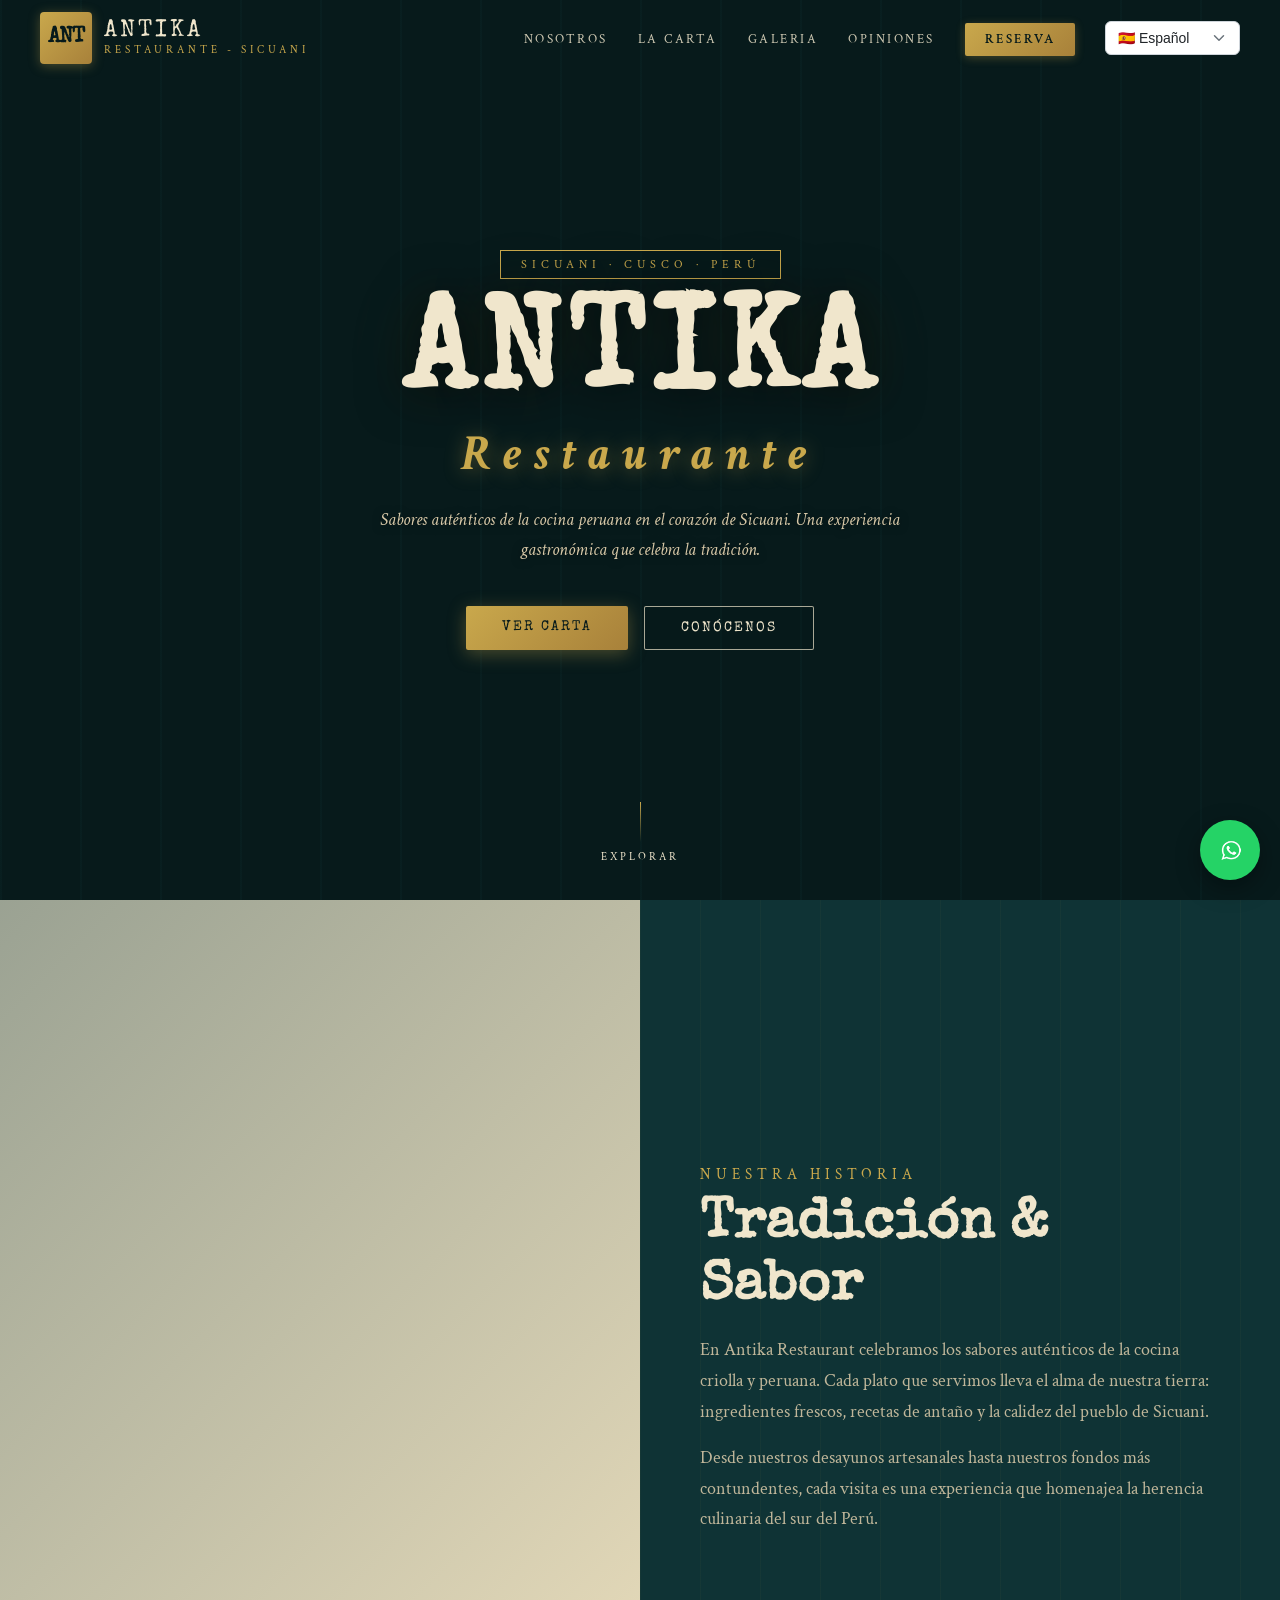
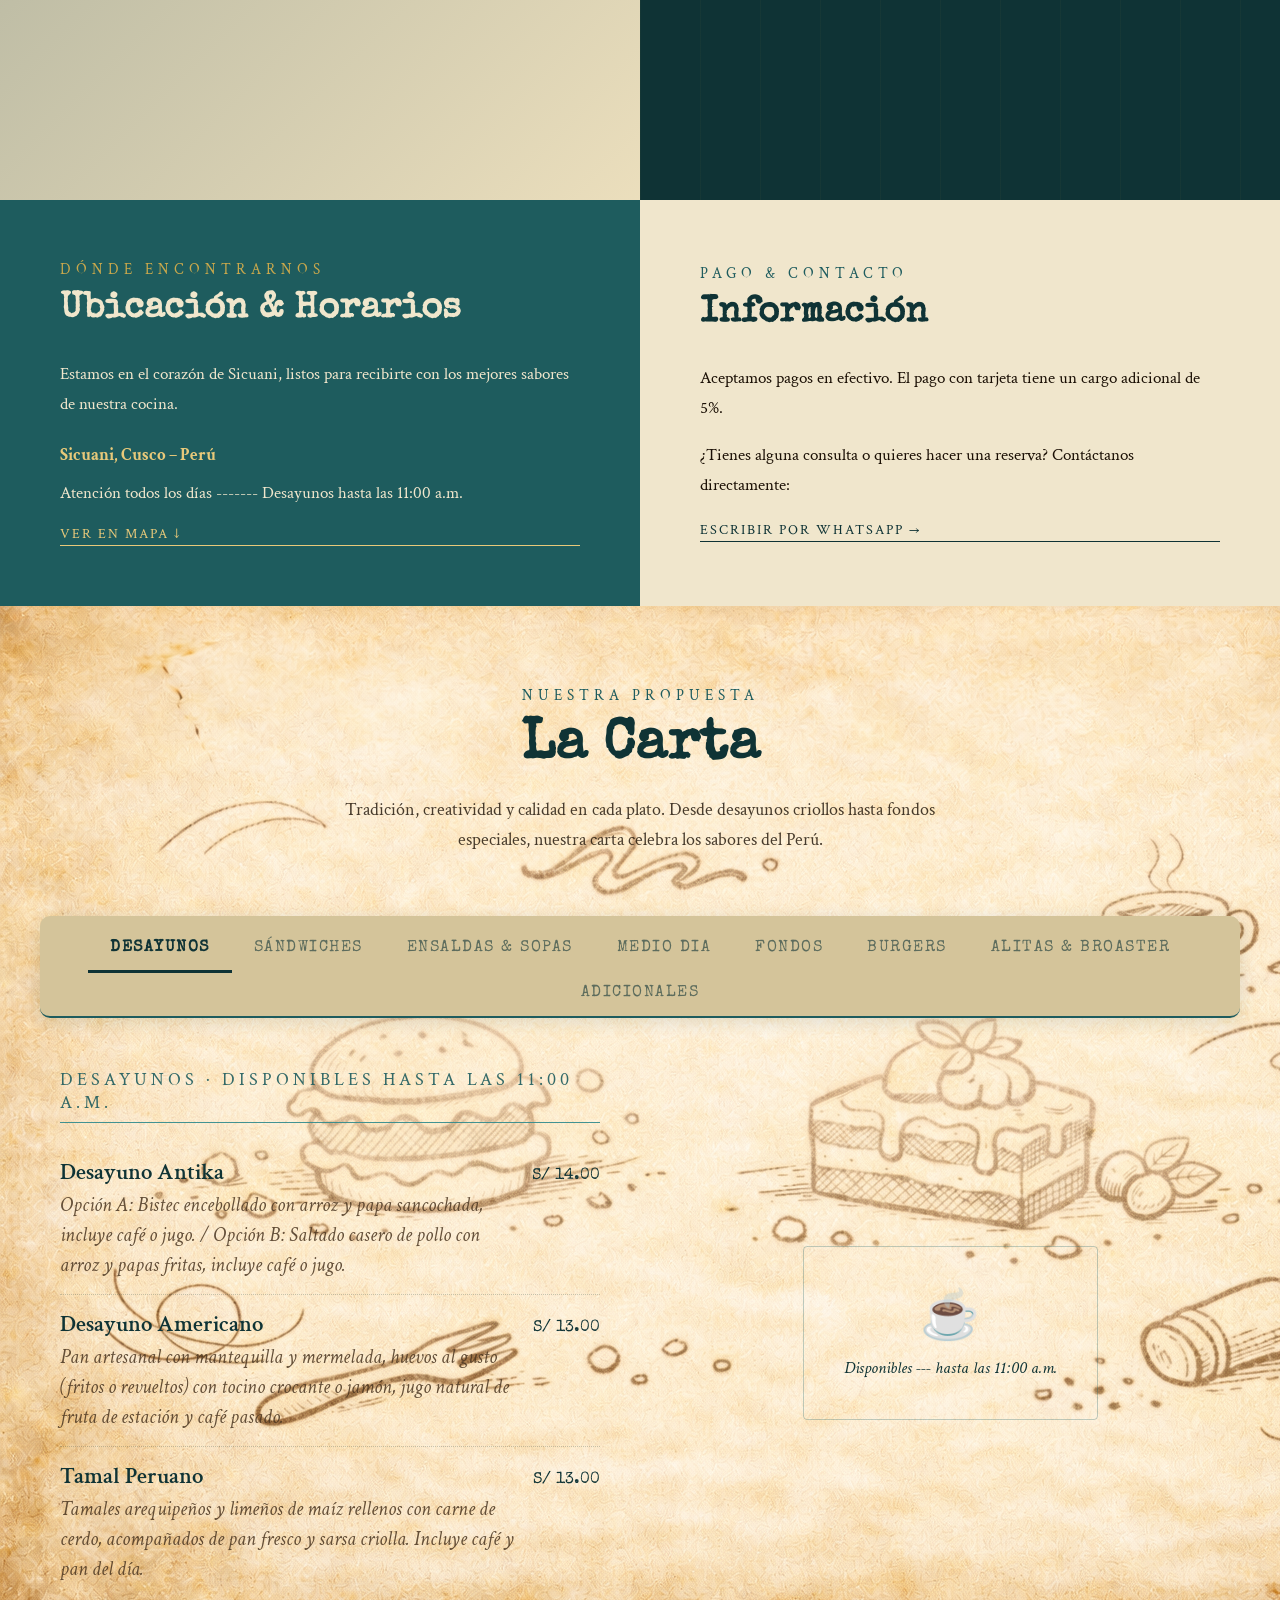
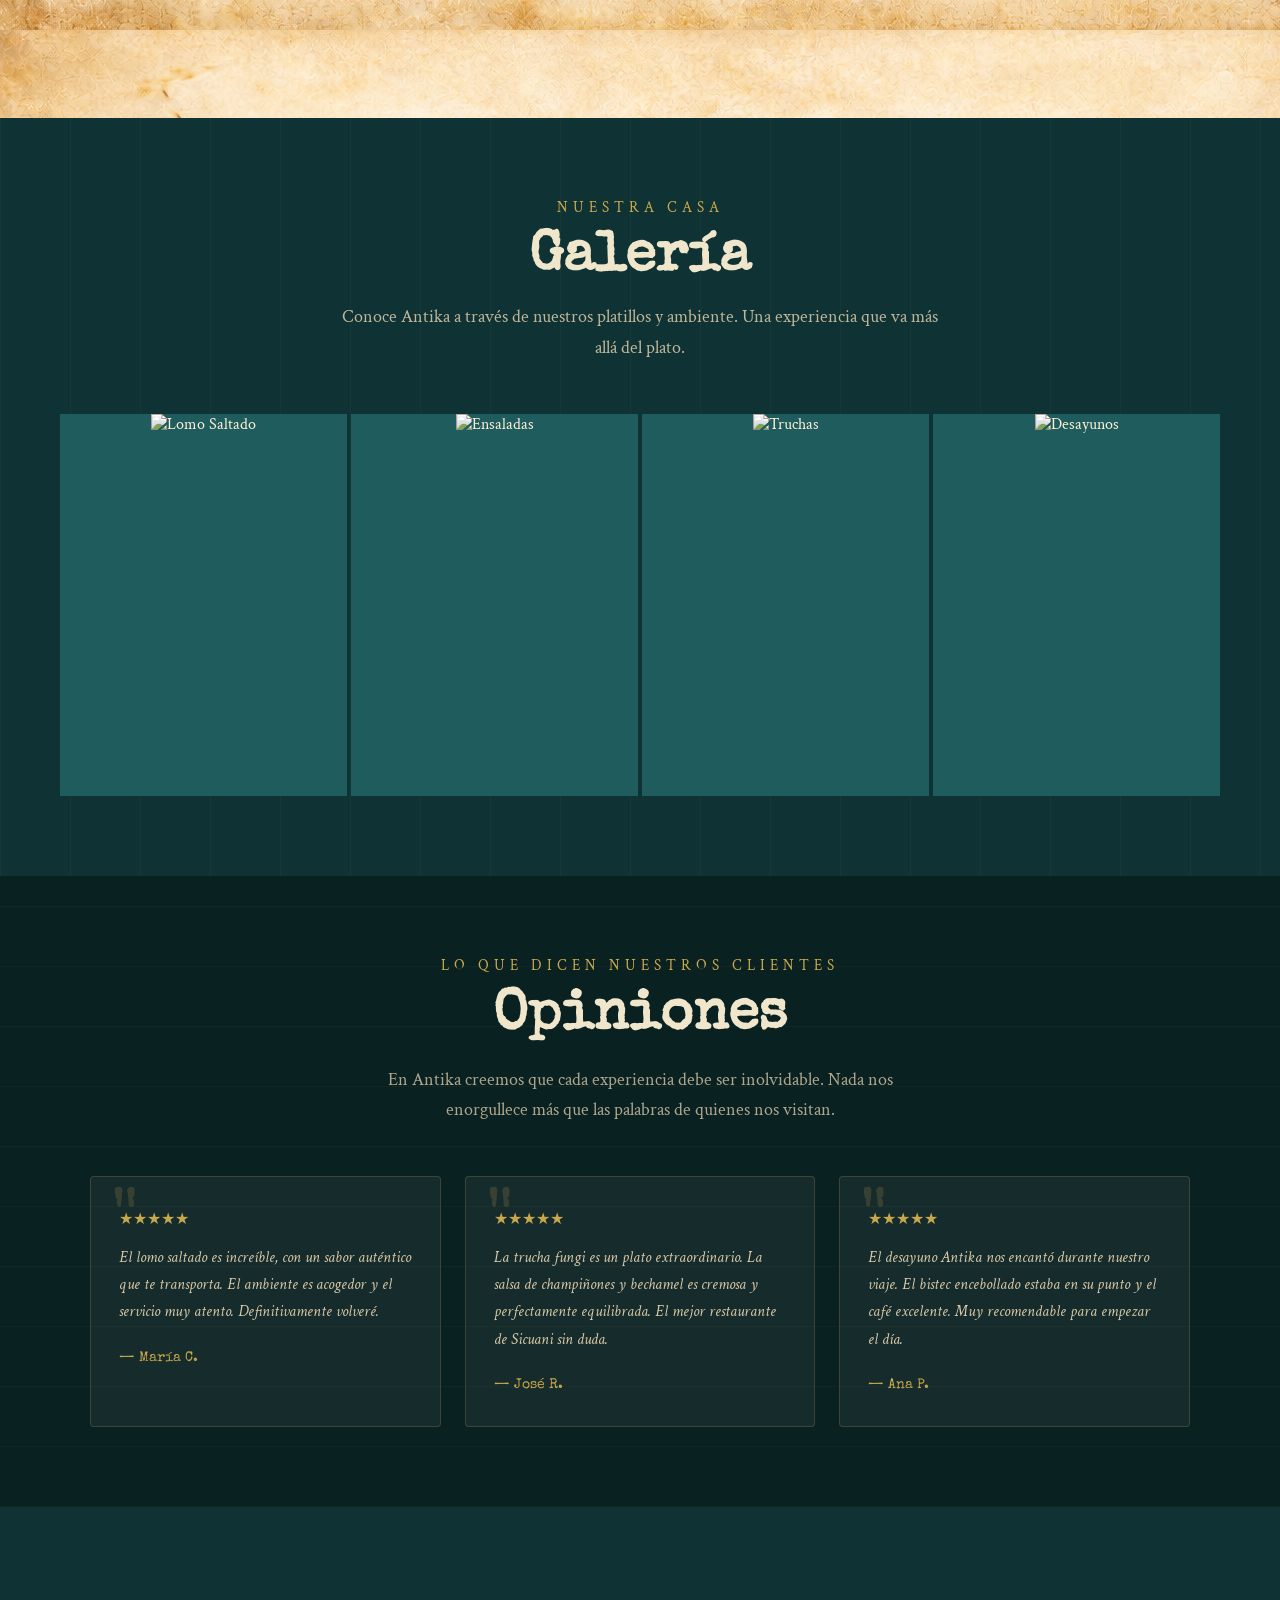
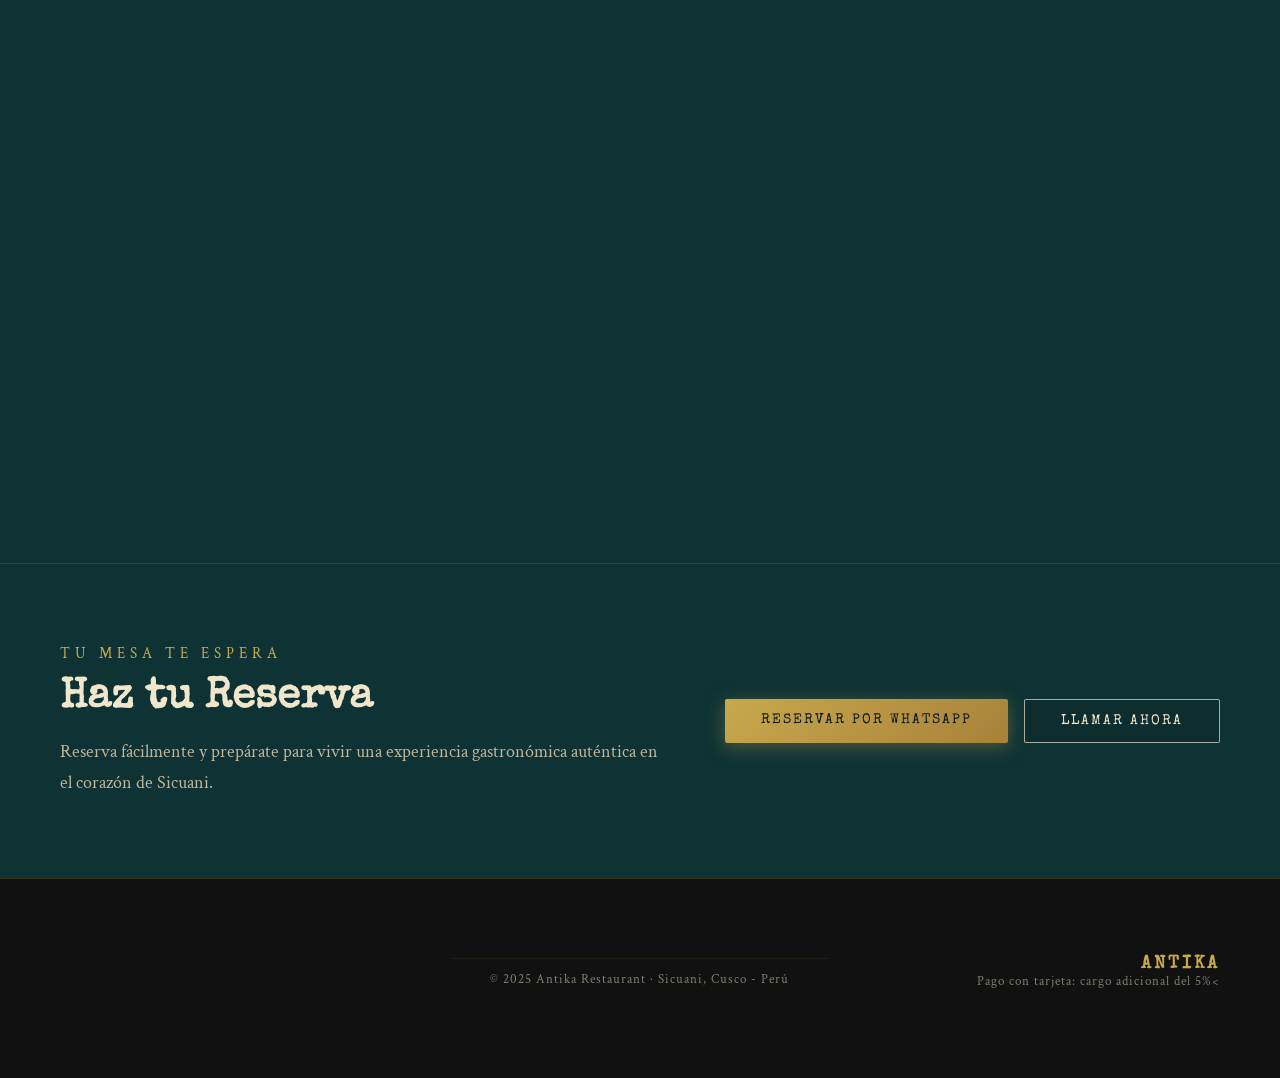
==== commit eec0c404: "mejore los colores generales" ====
--- a/frontend/pages/index.html
+++ b/frontend/pages/index.html
@@ -684,17 +684,16 @@
 
 <!-- MAPA -->
 <div id="mapa">
-  <iframe
-    src="https://www.google.com/maps/embed?pb=!1m18!1m12!1m3!1d994.9114174465726!2d-71.22624154157906!3d-14.27403842798109!2m3!1f0!2f0!3f0!3m2!1i1024!2i768!4f13.1!3m3!1m2!1s0x91692b3cabf28c27%3A0xbd007cb5cfe738c2!2sRESTAURANTE%20ANTIKA%20SICUANI!5e1!3m2!1ses-419!2spe!4v1771459521586!5m2!1ses-419!2spe"
-    width="600"
-    height="650"
-    style="border:0;"
-    allowfullscreen=""
-    loading="lazy"
-    referrerpolicy="no-referrer-when-downgrade"
-    title="Ubicación Antika Restaurant Sicuani">
-  </iframe>
+  <iframe src="https://www.google.com/maps/embed?pb=!1m28!1m12!1m3!1d1933.3258752000193!2d-71.22761264356757!3d-14.273520447118614!2m3!1f0!2f0!3f0!3m2!1i1024!2i768!4f13.1!4m13!3e6!4m5!1s0x91692ace156aaaab%3A0xf9ae430e57d36a58!2sPlaza%20Mayor%20de%20Sicuani%2C%20PQGF%2BHJM%2C%20Plaza%20de%20Armas%2C%20JR%20GARCILASO%20DE%20LA%20VEGA%2C%20Sicuani%2008254!3m2!1d-14.2730053!2d-71.2266312!4m5!1s0x91692b3cabf28c27%3A0xbd007cb5cfe738c2!2sRESTAURANTE%20ANTIKA%20SICUANI%2C%20Parque%20Periodista%2C%20Jr.%20Comercio%20250%2C%20Sicuani%2008454!3m2!1d-14.2738967!2d-71.2256213!5e0!3m2!1ses-419!2spe!4v1771603583472!5m2!1ses-419!2spe" 
+  width="600" 
+  height="650" 
+  style="border:0;" 
+  allowfullscreen="" 
+  loading="lazy" 
+  referrerpolicy="no-referrer-when-downgrade">
+</iframe>
 </div>
+
 
 
 <!-- RESERVA -->
--- a/frontend/css/index.css
+++ b/frontend/css/index.css
@@ -1,15 +1,15 @@
 :root {
---teal: #2a6b70;
---teal-dark: #1a4a4e;
---teal-light: #4a9fa6;
+--teal: #1e5c5e;
+--teal-dark: #0f3335;
+--teal-light: #2e8a8d;
 --gold: #c9a84c;
 --gold-light: #e8c97a;
---cream: #f5efe0;
---cream-dark: #e8dcc8;
---brown: #6b3a1f;
---dark: #1a1008;
---text: #2c1a08;
---wood-bg: #2a3d3e;
+--cream: #f0e6cc;
+--cream-dark: #d9c9a8;
+--brown: #5a3010;
+--dark: #071a1b;
+--text: #1a0f04;
+--wood-bg: #1a3436;
 }
 
 * { margin: 0; padding: 0; box-sizing: border-box; }
@@ -36,8 +36,9 @@
 background: transparent;
 }
 #header-outer.scrolled {
-background: rgba(26,8,0,0.96);
-box-shadow: 0 2px 20px rgba(0,0,0,0.5);
+background: rgba(7, 26, 27, 0.97);
+box-shadow: 0 2px 24px rgba(0,0,0,0.65);
+border-bottom: 1px solid rgba(201,168,76,0.18);
 }
 
 .logo-area {
@@ -49,7 +50,7 @@
 .logo-icon {
 width: 52px;
 height: 52px;
-background: var(--gold);
+background: linear-gradient(135deg, var(--gold), #a8813a);
 border-radius: 4px;
 display: flex;
 align-items: center;
@@ -60,6 +61,7 @@
 font-weight: bold;
 letter-spacing: -1px;
 flex-shrink: 0;
+box-shadow: 0 2px 12px rgba(201,168,76,0.35);
 }
 .logo-text {
 font-family: 'Special Elite', cursive;
@@ -94,14 +96,15 @@
 }
 nav ul li a:hover { opacity: 1; color: var(--gold); }
 nav ul li.cta a {
-background: var(--gold);
+background: linear-gradient(135deg, var(--gold), #a8813a);
 color: var(--dark);
 padding: 8px 20px;
 border-radius: 2px;
 opacity: 1;
 font-weight: 600;
-}
-nav ul li.cta a:hover { background: var(--gold-light); }
+box-shadow: 0 2px 10px rgba(201,168,76,0.3);
+}
+nav ul li.cta a:hover { background: linear-gradient(135deg, var(--gold-light), var(--gold)); }
 
 /* ===== HAMBURGER ===== */
 .hamburger {
@@ -134,7 +137,7 @@
 position: absolute;
 inset: 0;
 background:
-    linear-gradient(to bottom, rgba(26,8,0,0.35) 0%, rgba(26,8,0,0.6) 100%),
+    linear-gradient(to bottom, rgba(7,26,27,0.45) 0%, rgba(7,26,27,0.72) 100%),
     url('https://images.unsplash.com/photo-1555396273-367ea4eb4db5?w=1600&q=80') center/cover no-repeat;
 }
 /* Wood texture overlay */
@@ -144,7 +147,7 @@
 inset: 0;
 background: repeating-linear-gradient(
     90deg,
-    rgba(42,61,62,0.15) 0px, rgba(42,61,62,0.15) 2px,
+    rgba(15, 51, 53, 0.18) 0px, rgba(15, 51, 53, 0.18) 2px,
     transparent 2px, transparent 80px
 );
 }
@@ -165,6 +168,7 @@
 padding: 6px 20px;
 margin-bottom: 24px;
 animation: fadeInDown 1s ease both;
+background: rgba(7,26,27,0.35);
 }
 .hero-title {
 font-family: 'Special Elite', cursive;
@@ -172,7 +176,7 @@
 line-height: 0.9;
 color: var(--cream);
 letter-spacing: 6px;
-text-shadow: 0 4px 40px rgba(0,0,0,0.6);
+text-shadow: 0 4px 48px rgba(0,0,0,0.7), 0 0 80px rgba(201,168,76,0.12);
 animation: fadeInUp 1s ease 0.2s both;
 position: relative;
 }
@@ -184,6 +188,7 @@
 font-family: 'Crimson Text', serif;
 font-style: italic;
 margin-top: 12px;
+text-shadow: 0 2px 20px rgba(201,168,76,0.4);
 }
 .hero-desc {
 font-size: 18px;
@@ -193,6 +198,7 @@
 line-height: 1.7;
 font-style: italic;
 animation: fadeInUp 1s ease 0.4s both;
+text-shadow: 0 1px 8px rgba(0,0,0,0.5);
 }
 .hero-ctas {
 display: flex;
@@ -202,7 +208,7 @@
 animation: fadeInUp 1s ease 0.6s both;
 }
 .btn-primary {
-background: var(--gold);
+background: linear-gradient(135deg, var(--gold), #a8813a);
 color: var(--dark);
 padding: 14px 36px;
 font-family: 'Special Elite', cursive;
@@ -211,11 +217,12 @@
 text-transform: uppercase;
 text-decoration: none;
 border-radius: 2px;
-transition: background 0.2s, transform 0.2s;
-}
-.btn-primary:hover { background: var(--gold-light); transform: translateY(-2px); }
+transition: background 0.2s, transform 0.2s, box-shadow 0.2s;
+box-shadow: 0 4px 18px rgba(201,168,76,0.35);
+}
+.btn-primary:hover { background: linear-gradient(135deg, var(--gold-light), var(--gold)); transform: translateY(-2px); box-shadow: 0 6px 24px rgba(201,168,76,0.45); }
 .btn-outline {
-border: 1px solid var(--cream);
+border: 1px solid rgba(240,230,204,0.7);
 color: var(--cream);
 padding: 14px 36px;
 font-family: 'Special Elite', cursive;
@@ -225,6 +232,8 @@
 text-decoration: none;
 border-radius: 2px;
 transition: border-color 0.2s, color 0.2s, transform 0.2s;
+background: rgba(7,26,27,0.2);
+backdrop-filter: blur(4px);
 }
 .btn-outline:hover { border-color: var(--gold); color: var(--gold); transform: translateY(-2px); }
 
@@ -300,7 +309,7 @@
 content: '';
 position: absolute;
 inset: 0;
-background: linear-gradient(135deg, rgba(42,107,112,0.3), rgba(201,168,76,0.1));
+background: linear-gradient(135deg, rgba(15,51,53,0.38), rgba(201,168,76,0.12));
 }
 .nosotros-content {
 background: var(--teal-dark);
@@ -309,6 +318,19 @@
 display: flex;
 flex-direction: column;
 justify-content: center;
+position: relative;
+overflow: hidden;
+}
+.nosotros-content::before {
+content: '';
+position: absolute;
+inset: 0;
+background: repeating-linear-gradient(
+    90deg,
+    rgba(201,168,76,0.04) 0px, rgba(201,168,76,0.04) 1px,
+    transparent 1px, transparent 60px
+);
+pointer-events: none;
 }
 .nosotros-content .section-title { color: var(--cream); }
 .nosotros-content .section-desc { color: var(--cream-dark); }
@@ -327,7 +349,7 @@
 .info-block.teal { background: var(--teal); color: var(--cream); }
 .info-block .section-title { font-size: 36px; }
 .info-block p { font-size: 17px; line-height: 1.8; margin-top: 12px; }
-.info-block strong { color: var(--gold); }
+.info-block strong { color: var(--gold-light); }
 .info-block.light strong { color: var(--teal-dark); }
 .info-block .map-link {
 display: inline-flex;
@@ -341,7 +363,9 @@
 text-decoration: none;
 border-bottom: 1px solid currentColor;
 padding-bottom: 2px;
-}
+transition: opacity 0.2s;
+}
+.info-block .map-link:hover { opacity: 0.75; }
 .info-block.light .map-link { color: var(--teal-dark); }
 
 /* ===== MENU SECTION ===== */
@@ -367,10 +391,11 @@
 margin: 0 40px 50px;
 position: sticky;
 top: 72px;
-background: #eedcb4;
+background: #d4c49a;
 z-index: 10;
 padding-top: 10px;
 border-radius: 10px;
+box-shadow: 0 4px 18px rgba(15,51,53,0.12);
 }
 .tab-btn {
 font-family: 'Special Elite', cursive;
@@ -391,7 +416,7 @@
 .tab-btn.active {
 opacity: 1;
 color: var(--teal-dark);
-border-bottom-color: var(--teal);
+border-bottom-color: var(--teal-dark);
 font-weight: bold;
 }
 
@@ -420,7 +445,7 @@
 justify-content: space-between;
 align-items: baseline;
 padding: 14px 0;
-border-bottom: 1px dotted rgba(42,107,112,0.25);
+border-bottom: 1px dotted rgba(15,51,53,0.22);
 gap: 12px;
 }
 .menu-item:last-child { border-bottom: none; }
@@ -435,7 +460,7 @@
 }
 .item-desc {
 font-size: 20px;
-color: #5a4a30;
+color: #4a3520;
 line-height: 1.5;
 font-style: italic;
 opacity: 0.85;
@@ -458,6 +483,7 @@
 border-radius: 3px;
 font-size: 18px;
 font-style: italic;
+border-left: 3px solid var(--gold);
 }
 .menu-note strong { color: var(--gold); }
 
@@ -480,10 +506,10 @@
 }
 .broaster-table td {
 padding: 12px 16px;
-border-bottom: 1px solid rgba(42,107,112,0.2);
+border-bottom: 1px solid rgba(15,51,53,0.18);
 color: var(--text);
 }
-.broaster-table tr:nth-child(even) td { background: rgba(42,107,112,0.06); }
+.broaster-table tr:nth-child(even) td { background: rgba(15,51,53,0.07); }
 .broaster-table .price-col {
 font-family: 'Special Elite', cursive;
 color: var(--teal-dark);
@@ -511,6 +537,7 @@
 padding: 4px 12px;
 border-radius: 20px;
 font-family: 'Crimson Text', serif;
+border: 1px solid rgba(201,168,76,0.2);
 }
 
 /* ===== GALLERY / TESTIMONIALS ===== */
@@ -518,6 +545,19 @@
 background: var(--teal-dark);
 padding: 80px 60px;
 text-align: center;
+position: relative;
+overflow: hidden;
+}
+#galeria::before {
+content: '';
+position: absolute;
+inset: 0;
+background: repeating-linear-gradient(
+    90deg,
+    rgba(201,168,76,0.04) 0px, rgba(201,168,76,0.04) 1px,
+    transparent 1px, transparent 70px
+);
+pointer-events: none;
 }
 #galeria .section-title { color: var(--cream); margin-bottom: 12px; }
 #galeria .section-desc { color: var(--cream-dark); margin: 0 auto 50px; }
@@ -539,13 +579,13 @@
 height: 100%;
 object-fit: cover;
 transition: transform 0.5s;
-filter: sepia(20%) saturate(0.9);
+filter: sepia(25%) saturate(0.85) hue-rotate(-10deg);
 }
 .gallery-item:hover img { transform: scale(1.05); filter: sepia(0%) saturate(1); }
 .gallery-label {
 position: absolute;
 bottom: 0; left: 0; right: 0;
-background: linear-gradient(transparent, rgba(26,8,0,0.8));
+background: linear-gradient(transparent, rgba(7,26,27,0.85));
 color: var(--cream);
 padding: 20px 12px 12px;
 font-size: 13px;
@@ -559,7 +599,7 @@
 
 /* ===== OPINIONES ===== */
 #opiniones {
-background: #1a2a2b url('') center/cover;
+background: #0a2122 url('') center/cover;
 padding: 80px 60px;
 position: relative;
 overflow: hidden;
@@ -569,7 +609,7 @@
 position: absolute;
 inset: 0;
 background: repeating-linear-gradient(
-    0deg, rgba(201,168,76,0.03) 0px, rgba(201,168,76,0.03) 1px,
+    0deg, rgba(201,168,76,0.04) 0px, rgba(201,168,76,0.04) 1px,
     transparent 1px, transparent 60px
 );
 }
@@ -585,18 +625,23 @@
 position: relative;
 }
 .review-card {
-background: rgba(255,251,241,0.06);
-border: 1px solid rgba(201,168,76,0.2);
+background: rgba(240,230,204,0.05);
+border: 1px solid rgba(201,168,76,0.22);
 border-radius: 4px;
 padding: 32px 28px;
 position: relative;
+transition: background 0.3s, border-color 0.3s;
+}
+.review-card:hover {
+background: rgba(240,230,204,0.08);
+border-color: rgba(201,168,76,0.4);
 }
 .review-card::before {
 content: '"';
 font-family: 'Special Elite', cursive;
 font-size: 80px;
 color: var(--gold);
-opacity: 0.2;
+opacity: 0.18;
 position: absolute;
 top: 10px; left: 20px;
 line-height: 1;
@@ -617,7 +662,7 @@
 background: var(--teal-dark);
 position: relative;
 }
-#mapa iframe { width: 100%; border: none; filter: sepia(30%) saturate(0.8); }
+#mapa iframe { width: 100%; border: none; filter: sepia(35%) saturate(0.75) hue-rotate(-10deg); }
 
 /* ===== RESERVA ===== */
 #reserva {
@@ -628,6 +673,7 @@
 justify-content: space-between;
 gap: 40px;
 flex-wrap: wrap;
+border-top: 1px solid rgba(201,168,76,0.15);
 }
 .reserva-text .section-title { color: var(--cream); font-size: 42px; }
 .reserva-text .section-desc { color: var(--cream-dark); }
@@ -635,7 +681,7 @@
 
 /* ===== FOOTER ===== */
 footer {
-background: #0d1a1b;
+background: #040f10;
 padding: 24px 60px;
 display: grid;
 grid-template-rows: 1fr auto;
@@ -692,7 +738,7 @@
     flex-direction: column;
     position: fixed;
     inset: 0;
-    background: rgba(13,26,27,0.98);
+    background: rgba(4,15,16,0.99);
     align-items: center;
     justify-content: center;
     gap: 30px;
@@ -732,7 +778,7 @@
 
     background: #25D366;
     border-radius: 50%;
-    box-shadow: 0 8px 20px rgba(0,0,0,0.25);
+    box-shadow: 0 8px 24px rgba(0,0,0,0.35);
 
     transition: transform 0.2s ease, box-shadow 0.2s ease;
 }
@@ -744,5 +790,5 @@
 
 .whatsapp-btn:hover {
     transform: scale(1.1);
-    box-shadow: 0 12px 25px rgba(0,0,0,0.35);
-}
+    box-shadow: 0 12px 30px rgba(0,0,0,0.45);
+}
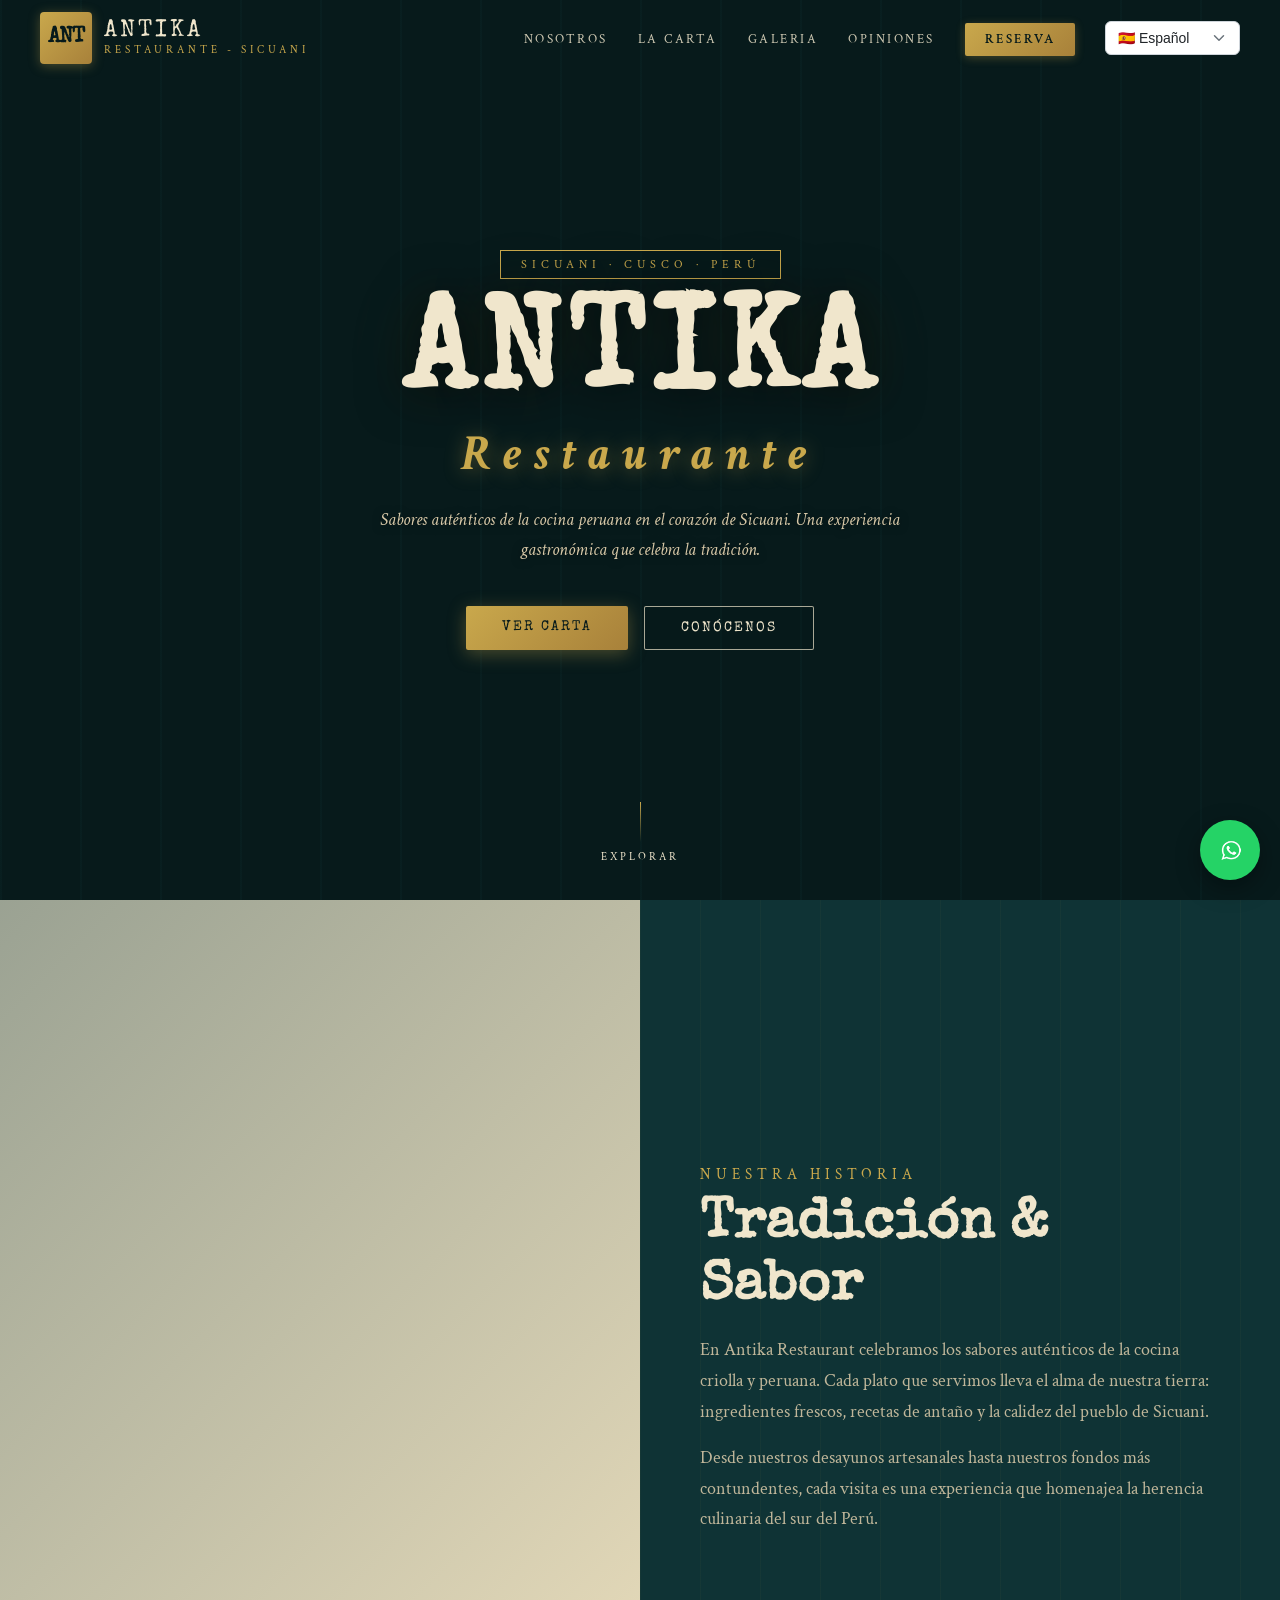
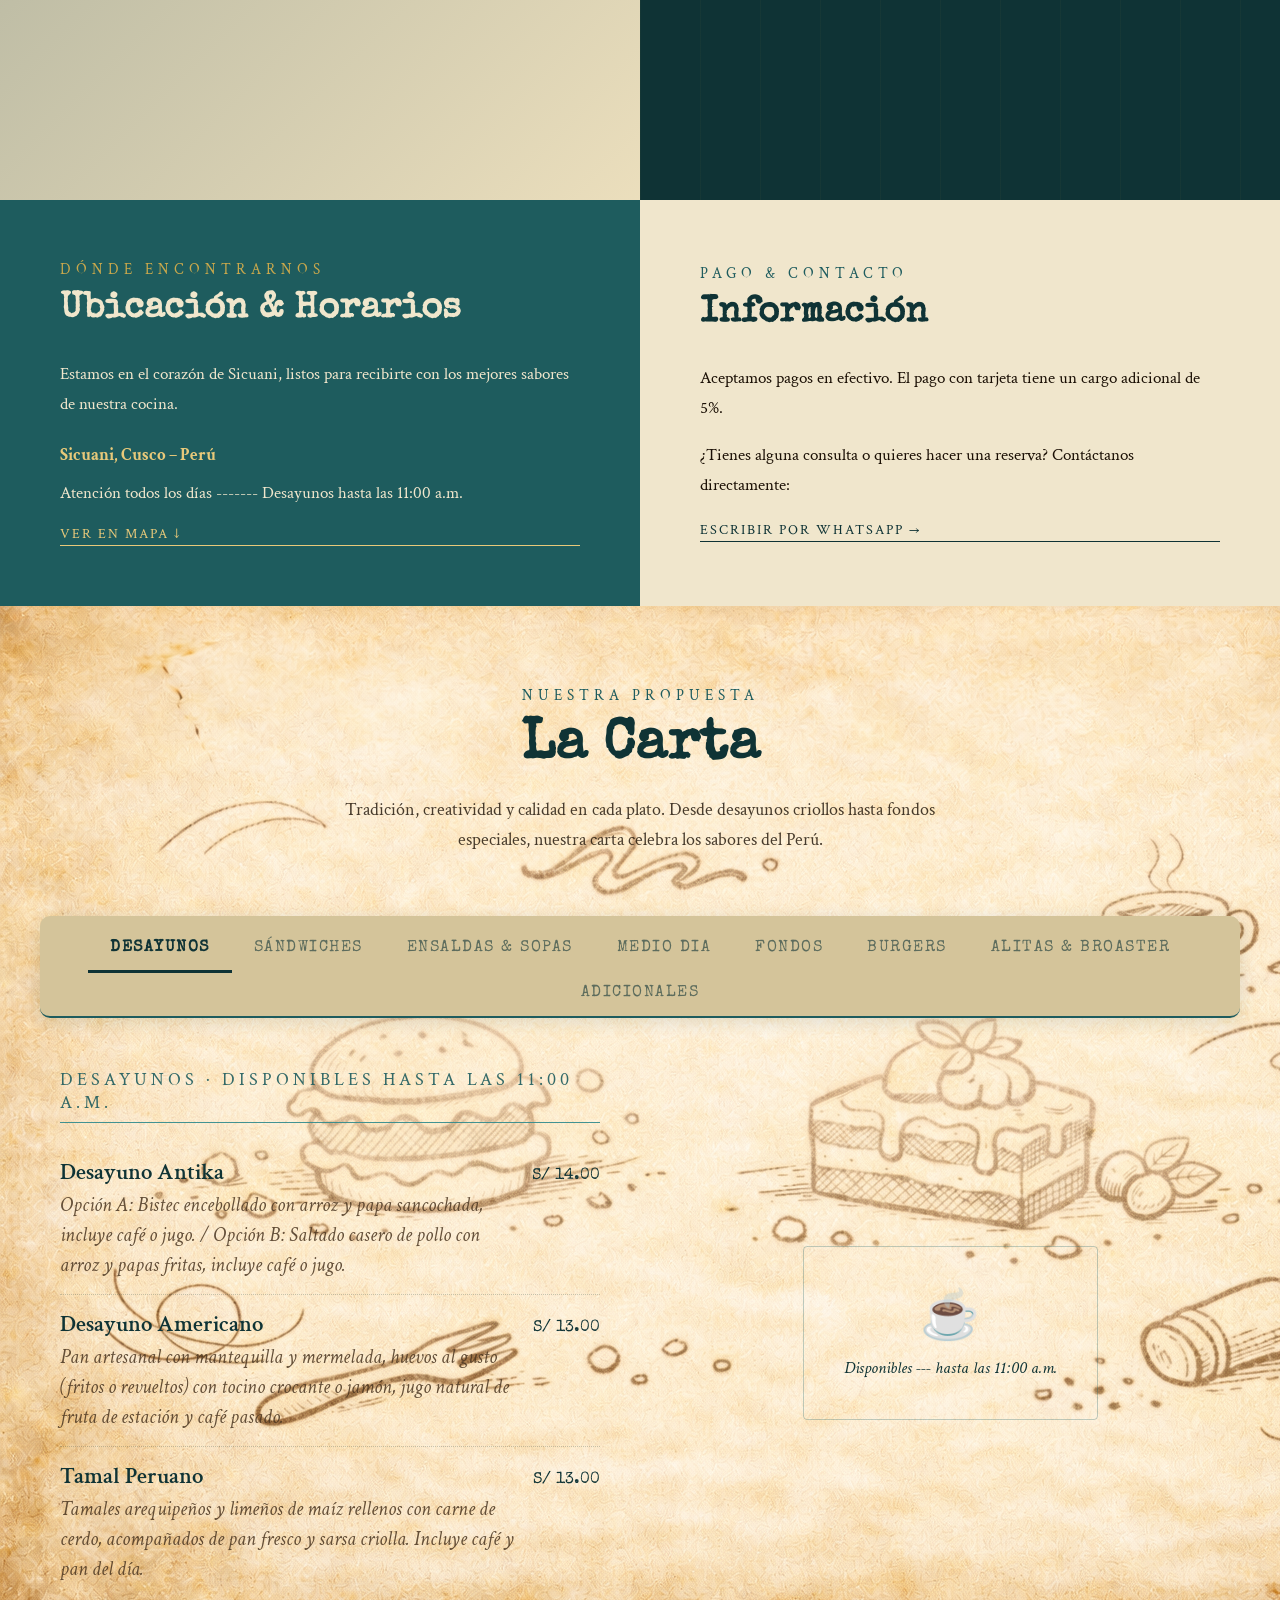
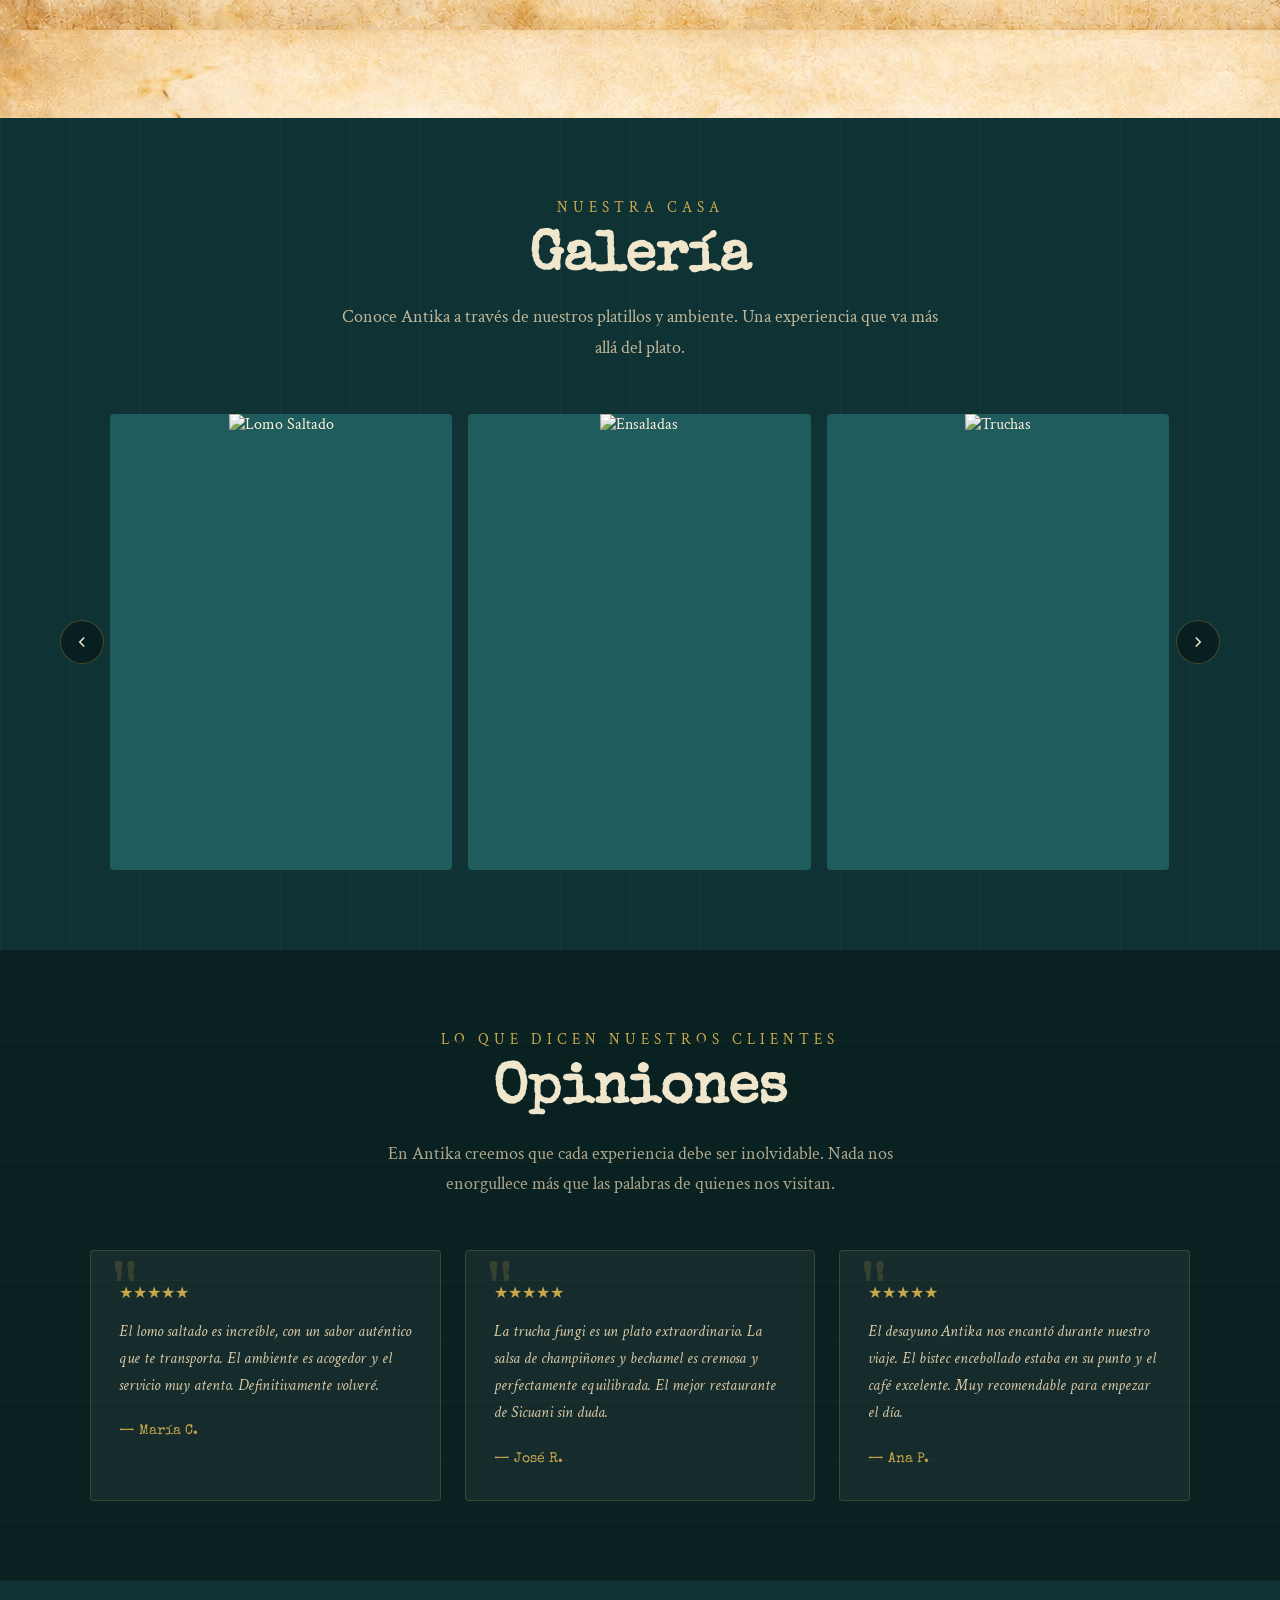
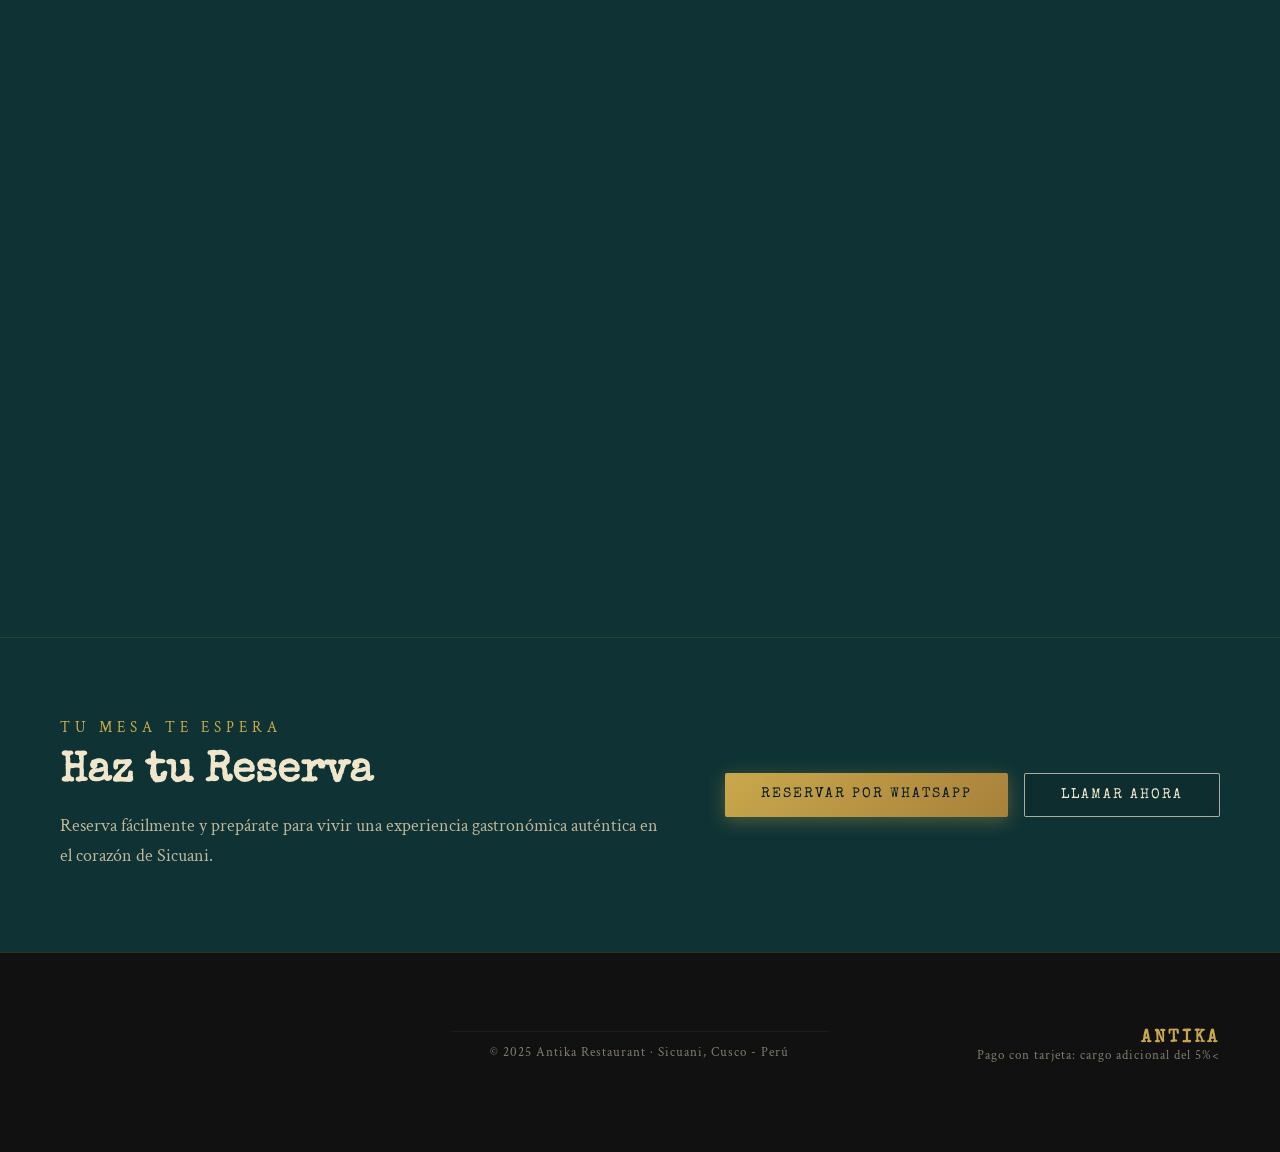
==== commit 65f672a0: "agrege carrusel a las imagenes" ====
--- a/frontend/pages/index.html
+++ b/frontend/pages/index.html
@@ -636,23 +636,57 @@
   <span class="section-label" data-i18n="casa"></span>
   <h2 class="section-title" data-i18n="galeria"></h2>
   <p class="section-desc" data-i18n="parrafo7"></p>
-  <div class="gallery-grid" style="margin-top:40px;">
-    <div class="gallery-item">
-      <img src="https://images.unsplash.com/photo-1544025162-d76694265947?w=400&q=80" alt="Lomo Saltado" loading="lazy">
-      <div class="gallery-label" data-i18n="plato1"></div>
-    </div>
-    <div class="gallery-item">
-      <img src="https://images.unsplash.com/photo-1565299585323-38d6b0865b47?w=400&q=80" alt="Ensaladas" loading="lazy">
-      <div class="gallery-label" data-i18n="plato2"></div>
-    </div>
-    <div class="gallery-item">
-      <img src="https://images.unsplash.com/photo-1546964124-0cce460f38ef?w=400&q=80" alt="Truchas" loading="lazy">
-      <div class="gallery-label" data-i18n="plato3">Trucha</div>
-    </div>
-    <div class="gallery-item">
-      <img src="https://images.unsplash.com/photo-1482049016688-2d3e1b311543?w=400&q=80" alt="Desayunos" loading="lazy">
-      <div class="gallery-label" data-i18n="plato4">Desayunos</div>
-    </div>
+  
+  <!-- Carrusel de imágenes múltiples -->
+  <div class="multi-carousel-container" style="margin-top:40px;">
+    <button class="carousel-nav-btn carousel-nav-prev" aria-label="Imagen anterior">
+      <svg width="24" height="24" viewBox="0 0 24 24" fill="none" stroke="currentColor" stroke-width="2">
+        <polyline points="15 18 9 12 15 6"></polyline>
+      </svg>
+    </button>
+    
+    <div class="multi-carousel-viewport">
+      <div class="multi-carousel-track">
+        <div class="gallery-item">
+          <img src="https://images.unsplash.com/photo-1544025162-d76694265947?w=400&q=80" alt="Lomo Saltado" loading="lazy">
+          <div class="gallery-label" data-i18n="plato1"></div>
+        </div>
+        <div class="gallery-item">
+          <img src="https://images.unsplash.com/photo-1565299585323-38d6b0865b47?w=400&q=80" alt="Ensaladas" loading="lazy">
+          <div class="gallery-label" data-i18n="plato2"></div>
+        </div>
+        <div class="gallery-item">
+          <img src="https://images.unsplash.com/photo-1546964124-0cce460f38ef?w=400&q=80" alt="Truchas" loading="lazy">
+          <div class="gallery-label" data-i18n="plato3">Trucha</div>
+        </div>
+        <div class="gallery-item">
+          <img src="https://images.unsplash.com/photo-1482049016688-2d3e1b311543?w=400&q=80" alt="Desayunos" loading="lazy">
+          <div class="gallery-label" data-i18n="plato4">Desayunos</div>
+        </div>
+        <div class="gallery-item">
+          <img src="https://images.unsplash.com/photo-1504674900247-0877df9cc836?w=400&q=80" alt="Carnes" loading="lazy">
+          <div class="gallery-label">Carnes</div>
+        </div>
+        <div class="gallery-item">
+          <img src="https://images.unsplash.com/photo-1567620905732-2d1ec7ab7445?w=400&q=80" alt="Postres" loading="lazy">
+          <div class="gallery-label">Postres</div>
+        </div>
+        <div class="gallery-item">
+          <img src="https://images.unsplash.com/photo-1473093295043-cdd812d0e601?w=400&q=80" alt="Pasta" loading="lazy">
+          <div class="gallery-label">Pasta</div>
+        </div>
+        <div class="gallery-item">
+          <img src="https://images.unsplash.com/photo-1467003909585-2f8a72700288?w=400&q=80" alt="Platos" loading="lazy">
+          <div class="gallery-label">Especiales</div>
+        </div>
+      </div>
+    </div>
+    
+    <button class="carousel-nav-btn carousel-nav-next" aria-label="Siguiente imagen">
+      <svg width="24" height="24" viewBox="0 0 24 24" fill="none" stroke="currentColor" stroke-width="2">
+        <polyline points="9 18 15 12 9 6"></polyline>
+      </svg>
+    </button>
   </div>
 </section>
 
--- a/frontend/css/index.css
+++ b/frontend/css/index.css
@@ -791,4 +791,148 @@
 .whatsapp-btn:hover {
     transform: scale(1.1);
     box-shadow: 0 12px 30px rgba(0,0,0,0.45);
+}
+
+/* ===== CARRUSEL MULTI-IMAGEN (3 PC, 2 TABLET, 1 CELULAR) ===== */
+.multi-carousel-container {
+  position: relative;
+  width: 100%;
+  max-width: 1400px;
+  margin: 0 auto;
+  padding: 0 50px;
+}
+
+.multi-carousel-viewport {
+  overflow: hidden;
+  width: 100%;
+}
+
+.multi-carousel-track {
+  display: flex;
+  gap: 16px;
+  transition: transform 0.5s ease-in-out;
+}
+
+.multi-carousel-track .gallery-item {
+  flex: 0 0 calc(33.333% - 11px);
+  aspect-ratio: 3/4;
+  position: relative;
+  overflow: hidden;
+  border-radius: 4px;
+  cursor: pointer;
+  background: var(--teal);
+}
+
+.multi-carousel-track .gallery-item img {
+  width: 100%;
+  height: 100%;
+  object-fit: cover;
+  transition: transform 0.5s, filter 0.5s;
+  filter: sepia(25%) saturate(0.85) hue-rotate(-10deg);
+}
+
+.multi-carousel-track .gallery-item:hover img {
+  transform: scale(1.05);
+  filter: sepia(0%) saturate(1);
+}
+
+.multi-carousel-track .gallery-label {
+  position: absolute;
+  bottom: 0;
+  left: 0;
+  right: 0;
+  background: linear-gradient(transparent, rgba(7,26,27,0.85));
+  color: var(--cream);
+  padding: 20px 12px 12px;
+  font-size: 13px;
+  letter-spacing: 2px;
+  text-transform: uppercase;
+  font-family: 'Special Elite', cursive;
+  opacity: 0;
+  transition: opacity 0.3s;
+}
+
+.multi-carousel-track .gallery-item:hover .gallery-label {
+  opacity: 1;
+}
+
+/* Botones de navegación */
+.carousel-nav-btn {
+  position: absolute;
+  top: 50%;
+  transform: translateY(-50%);
+  width: 44px;
+  height: 44px;
+  border: none;
+  border-radius: 50%;
+  background: rgba(7,26,27,0.75);
+  color: var(--cream);
+  cursor: pointer;
+  display: flex;
+  align-items: center;
+  justify-content: center;
+  transition: background 0.3s, transform 0.3s;
+  z-index: 10;
+  backdrop-filter: blur(4px);
+  border: 1px solid rgba(201,168,76,0.3);
+}
+
+.carousel-nav-btn:hover {
+  background: rgba(42,107,112,0.9);
+  transform: translateY(-50%) scale(1.1);
+}
+
+.carousel-nav-prev {
+  left: 0;
+}
+
+.carousel-nav-next {
+  right: 0;
+}
+
+.carousel-nav-btn svg {
+  width: 18px;
+  height: 18px;
+}
+
+/* Responsive del carrusel multi-imagen */
+@media (max-width: 1024px) {
+  .multi-carousel-container {
+    padding: 0 45px;
+  }
+  
+  .multi-carousel-track .gallery-item {
+    flex: 0 0 calc(50% - 8px);
+  }
+}
+
+@media (max-width: 600px) {
+  .multi-carousel-container {
+    padding: 0 40px;
+  }
+  
+  .multi-carousel-track {
+    gap: 12px;
+  }
+  
+  .multi-carousel-track .gallery-item {
+    flex: 0 0 100%;
+    aspect-ratio: 4/3;
+  }
+  
+  .carousel-nav-btn {
+    width: 36px;
+    height: 36px;
+  }
+  
+  .carousel-nav-btn svg {
+    width: 14px;
+    height: 14px;
+  }
+}
+
+@media (max-width: 400px) {
+  .multi-carousel-container {
+    padding: 0 35px;
+  }
 }
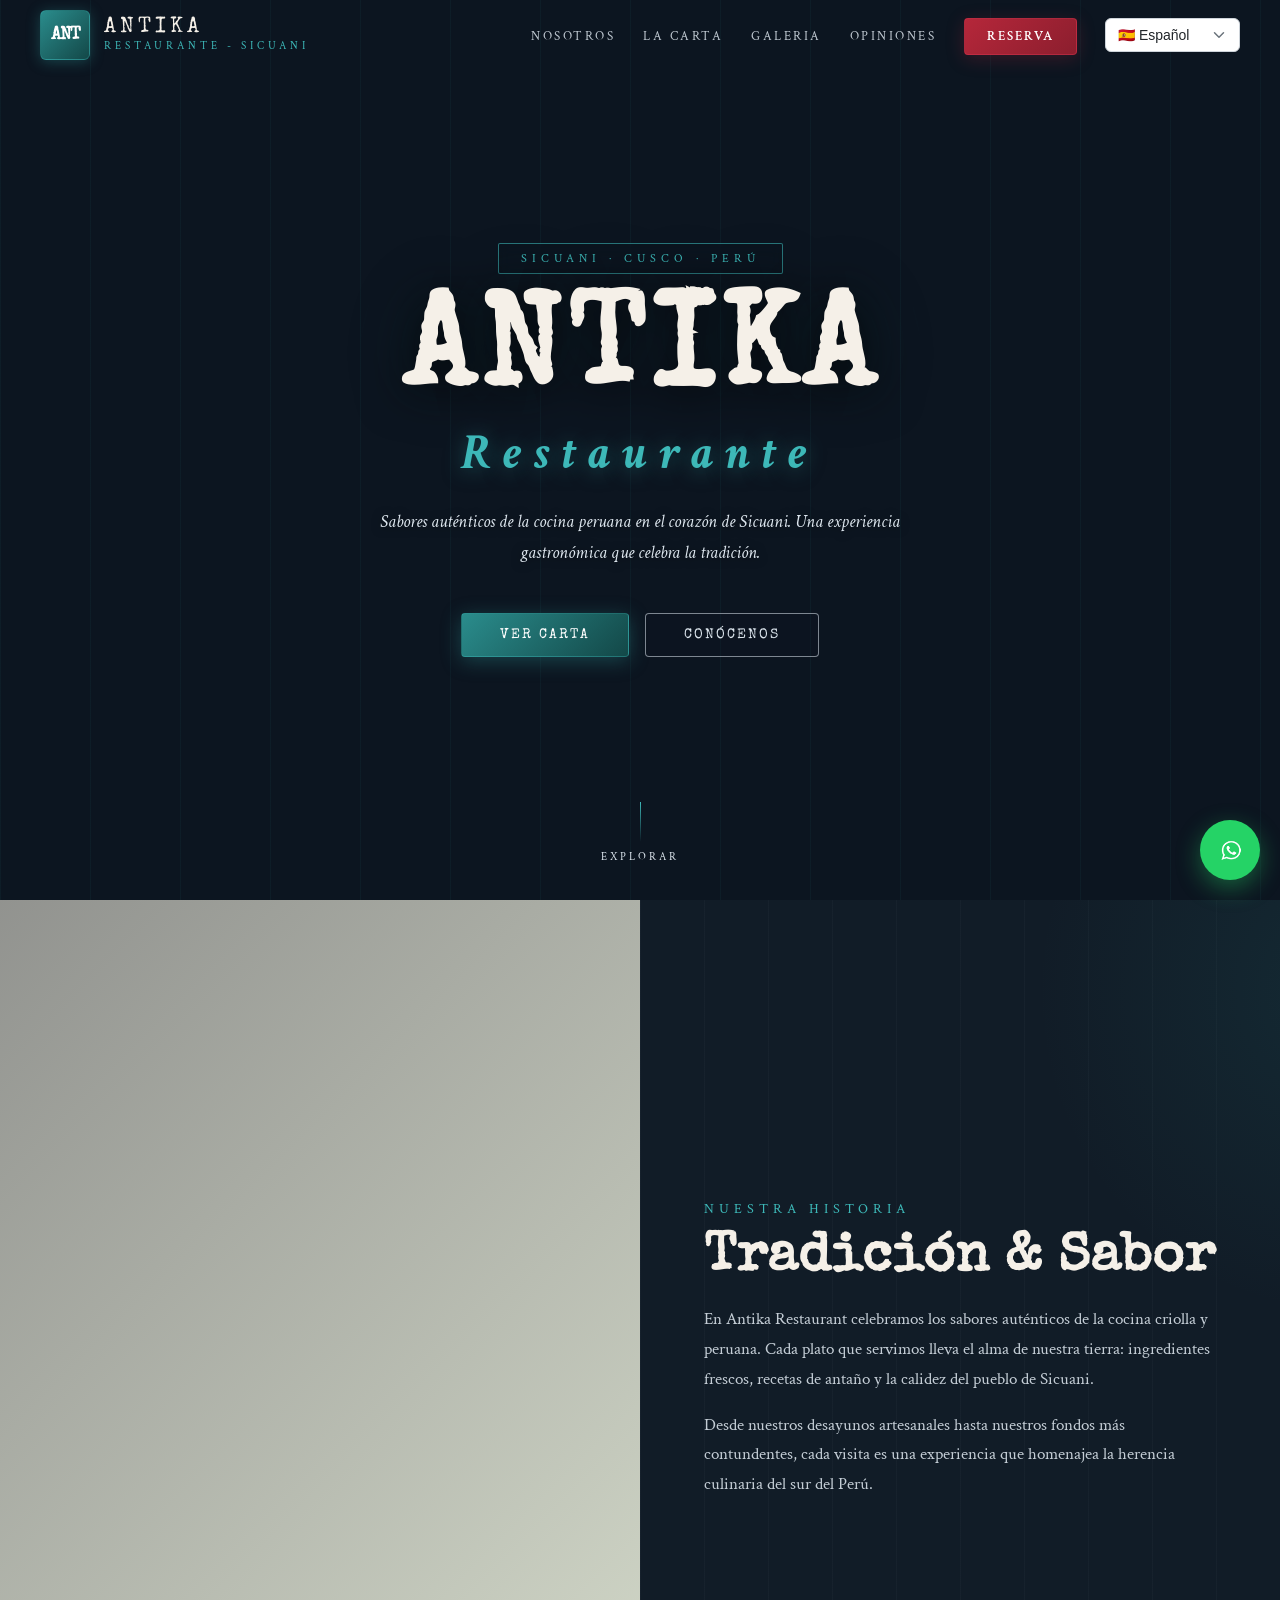
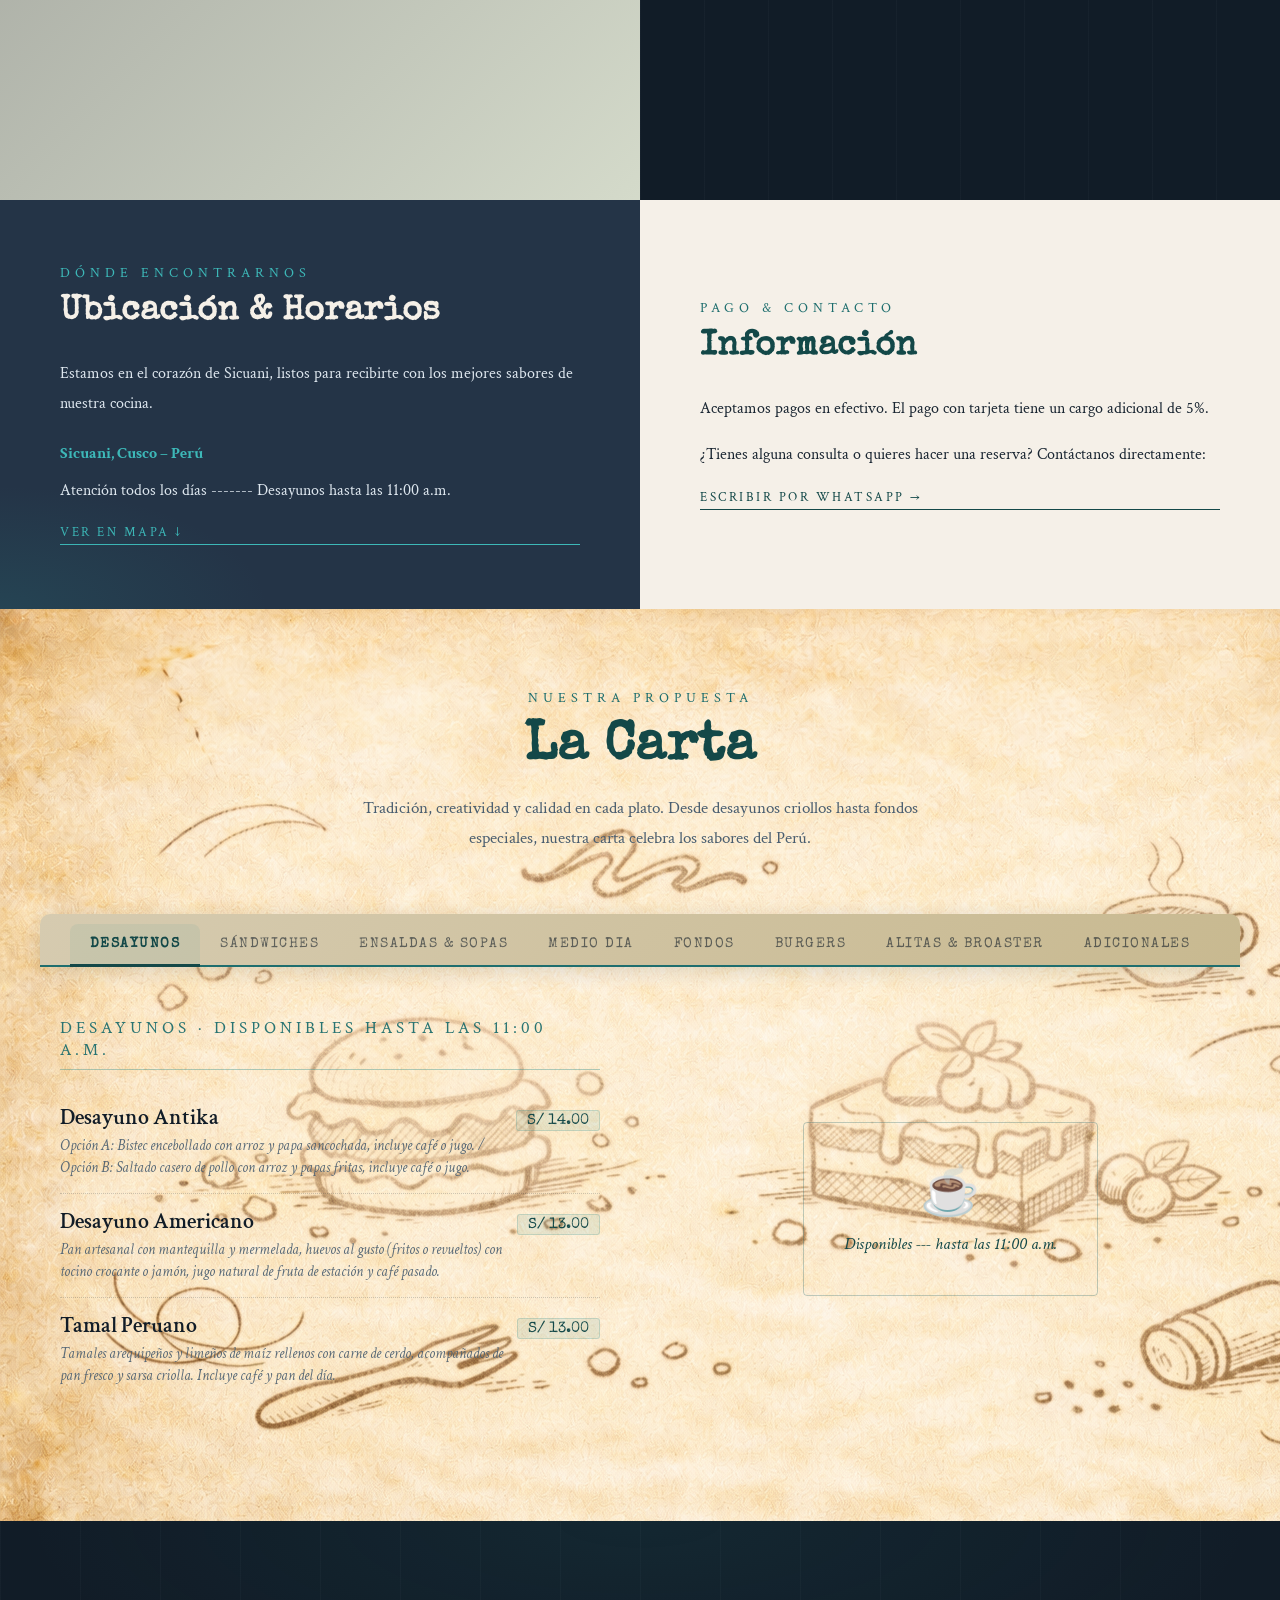
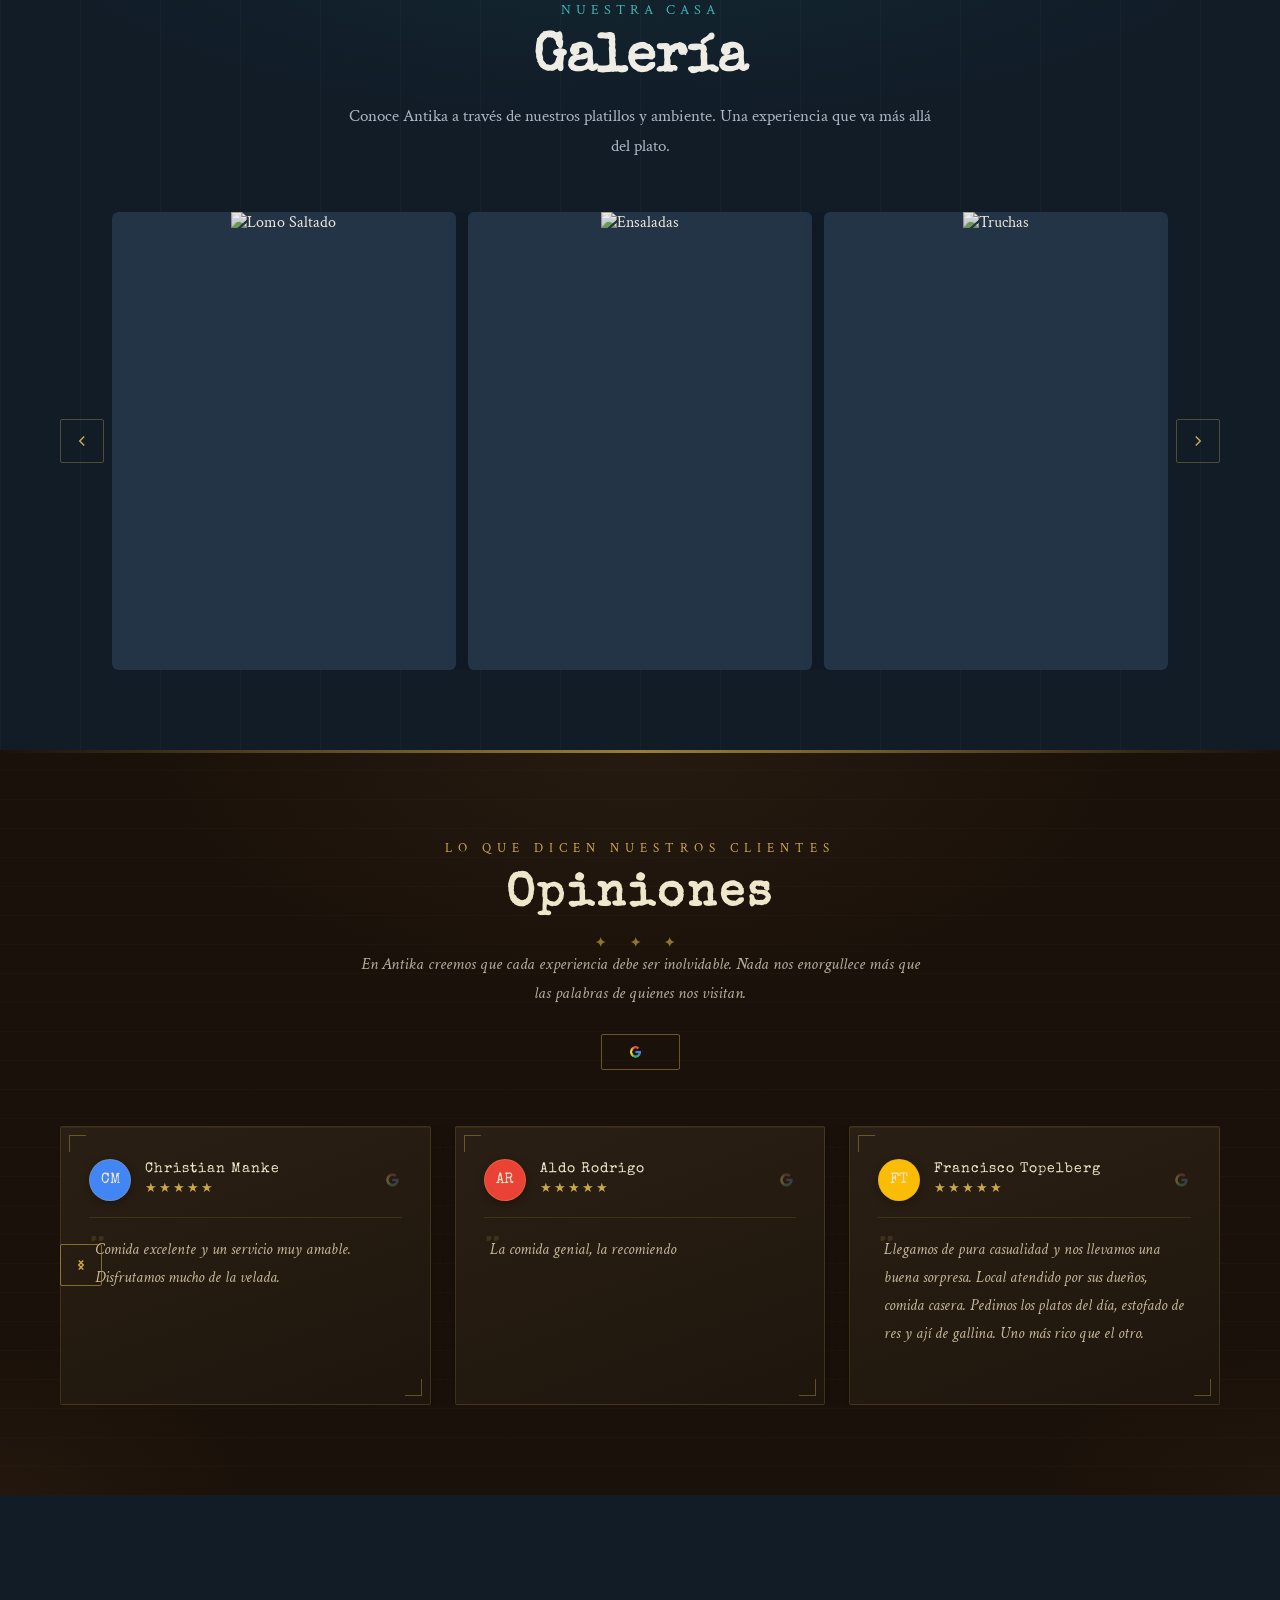
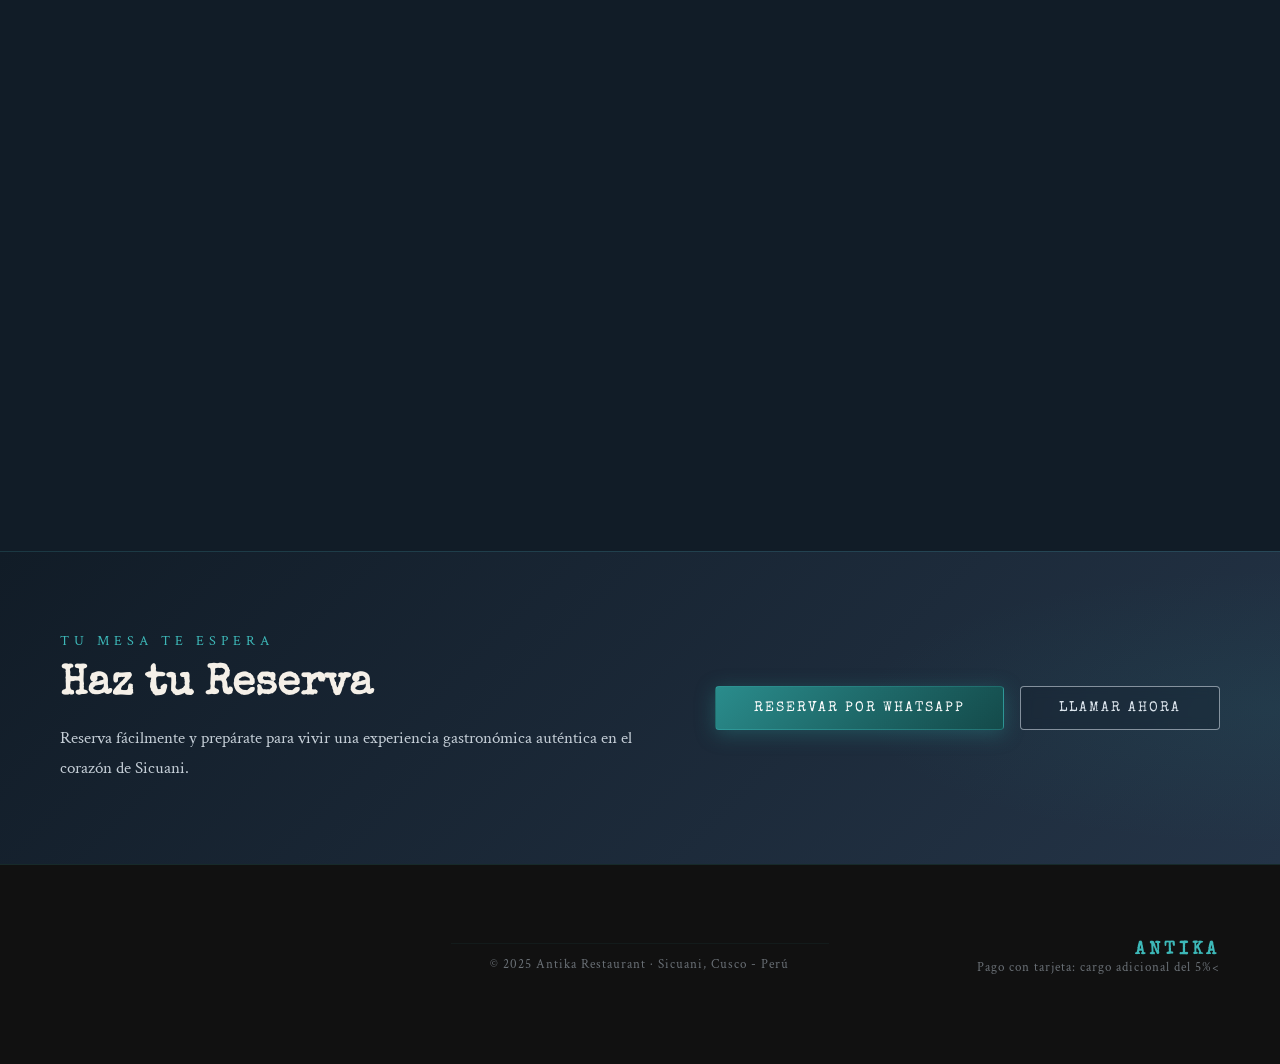
==== commit 150c3d3c: "mejore los colores de toda la pagina , los colores de los comentarios, y agregue los comentarios" ====
--- a/frontend/pages/index.html
+++ b/frontend/pages/index.html
@@ -393,7 +393,7 @@
         </div>
       </div>
       <div>
-        <p class="menu-section-title">Saltados & Especiales</p>
+        <p class="menu-section-title">Saltados &amp; Especiales</p>
         <div class="menu-item">
           <div class="item-info"><span class="item-name">Saltado de Pollo</span>
             <span class="item-desc">Pollo salteado al wok con cebolla, tomate y ají amarillo. Con papas fritas y arroz blanco.</span></div>
@@ -696,23 +696,27 @@
     <span class="section-label" data-i18n="span4"></span>
     <h2 class="section-title" data-i18n="opiniones"></h2>
     <p class="section-desc" style="margin:0 auto;max-width:560px;color:var(--cream-dark);opacity:0.8;" data-i18n="parrafo8"></p>
-  </div>
-  <div class="reviews-grid">
-    <div class="review-card">
-      <div class="stars">★★★★★</div>
-      <p class="review-text" data-i18n="coment1"></p>
-      <span class="reviewer">— María C.</span>
-    </div>
-    <div class="review-card">
-      <div class="stars">★★★★★</div>
-      <p class="review-text" data-i18n="coment2"></p>
-      <span class="reviewer">— José R.</span>
-    </div>
-    <div class="review-card">
-      <div class="stars">★★★★★</div>
-      <p class="review-text" data-i18n="coment3"></p>
-      <span class="reviewer">— Ana P.</span>
-    </div>
+    <a href="https://maps.app.goo.gl/gJKPpyPZ9J4UHtSH9" target="_blank" class="google-reviews-link">
+      <img src="../assets/icons/google.png" alt="Google" class="google-icon">
+      <span data-i18n="ver_en_google">Ver todas las reseñas en Google</span>
+    </a>
+  </div>
+  <div class="reviews-carousel-container">
+    <button class="carousel-nav-btn carousel-nav-prev-reviews" aria-label="Opinion anterior">
+      <svg width="24" height="24" viewBox="0 0 24 24" fill="none" stroke="currentColor" stroke-width="2">
+        <polyline points="15 18 9 12 15 6"></polyline>
+      </svg>
+    </button>
+    <div class="reviews-carousel-viewport">
+      <div class="reviews-carousel-track" id="reviews-container">
+        <!-- Reviews will be loaded dynamically -->
+      </div>
+    </div>
+    <button class="carousel-nav-btn carousel-nav-next-reviews" aria-label="Siguiente opinion">
+      <svg width="24" height="24" viewBox="0 0 24 24" fill="none" stroke="currentColor" stroke-width="2">
+        <polyline points="9 18 15 12 9 6"></polyline>
+      </svg>
+    </button>
   </div>
 </section>
 
@@ -728,8 +732,6 @@
 </iframe>
 </div>
 
-
-
 <!-- RESERVA -->
 <section id="reserva">
   <div class="reserva-text">
@@ -768,11 +770,10 @@
   <!-- Columna 3 -->
   <div class="footer-col derecha">
     <div class="footer-logo">ANTIKA</div>
-    <p data-i18n="parrafo10">/p>
+    <p data-i18n="parrafo10"></p>
   </div>
 
 </footer>
-
 
 <script src="../js/index.js"></script>
 <script src="../js/lang.js"></script>
--- a/frontend/css/index.css
+++ b/frontend/css/index.css
@@ -1,19 +1,40 @@
 :root {
---teal: #1e5c5e;
---teal-dark: #0f3335;
---teal-light: #2e8a8d;
+/* === NEW PALETTE === */
+--navy: #1c2b3a;
+--navy-deep: #111c27;
+--navy-mid: #243447;
+--turquoise: #2a8c8c;
+--turquoise-light: #3db8b8;
+--turquoise-pale: #e0f4f4;
+--teal: #1e6e6e;
+--teal-dark: #134848;
+--teal-light: #2a9494;
+--chocolate: #4a2212;
+--beige: #f2e8d5;
+--beige-dark: #e0cead;
+--crimson: #b5273a;
+--crimson-light: #d43652;
+--silver: #c0ccd8;
+--silver-light: #dde6ee;
+--silver-dark: #8a9aaa;
+--cream: #f5f0e8;
+--cream-dark: #ddd4c0;
 --gold: #c9a84c;
 --gold-light: #e8c97a;
---cream: #f0e6cc;
---cream-dark: #d9c9a8;
---brown: #5a3010;
---dark: #071a1b;
---text: #1a0f04;
---wood-bg: #1a3436;
+--dark: #0c1520;
+--text: #1a2632;
+--text-muted: #4a5e70;
+--wood-bg: #1c3040;
+
+/* Shadows */
+--shadow-sm: 0 2px 8px rgba(12,21,32,0.18);
+--shadow-md: 0 4px 20px rgba(12,21,32,0.24);
+--shadow-lg: 0 8px 40px rgba(12,21,32,0.32);
+--shadow-gold: 0 4px 18px rgba(201,168,76,0.25);
+--shadow-crimson: 0 4px 18px rgba(181,39,58,0.25);
 }
 
 * { margin: 0; padding: 0; box-sizing: border-box; }
-
 html { scroll-behavior: smooth; }
 
 body {
@@ -28,52 +49,54 @@
 position: fixed;
 top: 0; left: 0; right: 0;
 z-index: 1000;
-padding: 12px 40px;
+padding: 10px 40px;
 display: flex;
 align-items: center;
 justify-content: space-between;
-transition: background 0.4s;
+transition: background 0.4s, box-shadow 0.4s;
 background: transparent;
 }
 #header-outer.scrolled {
-background: rgba(7, 26, 27, 0.97);
-box-shadow: 0 2px 24px rgba(0,0,0,0.65);
-border-bottom: 1px solid rgba(201,168,76,0.18);
+background: rgba(11, 21, 32, 0.97);
+box-shadow: 0 2px 28px rgba(0,0,0,0.55);
+border-bottom: 1px solid rgba(192,204,216,0.14);
+backdrop-filter: blur(12px);
 }
 
 .logo-area {
 display: flex;
 align-items: center;
-gap: 12px;
+gap: 14px;
 text-decoration: none;
 }
 .logo-icon {
-width: 52px;
-height: 52px;
-background: linear-gradient(135deg, var(--gold), #a8813a);
-border-radius: 4px;
+width: 50px;
+height: 50px;
+background: linear-gradient(135deg, var(--turquoise), var(--teal-dark));
+border-radius: 6px;
 display: flex;
 align-items: center;
 justify-content: center;
 font-family: 'Special Elite', cursive;
-font-size: 22px;
-color: var(--dark);
+font-size: 18px;
+color: #fff;
 font-weight: bold;
 letter-spacing: -1px;
 flex-shrink: 0;
-box-shadow: 0 2px 12px rgba(201,168,76,0.35);
+box-shadow: 0 2px 14px rgba(42,140,140,0.4);
+border: 1px solid rgba(61,184,184,0.3);
 }
 .logo-text {
 font-family: 'Special Elite', cursive;
-font-size: 24px;
+font-size: 22px;
 color: var(--cream);
-letter-spacing: 3px;
+letter-spacing: 4px;
 line-height: 1;
 }
 .logo-sub {
 font-family: 'Crimson Text', serif;
 font-size: 11px;
-color: var(--gold);
+color: var(--turquoise-light);
 letter-spacing: 4px;
 text-transform: uppercase;
 }
@@ -81,7 +104,7 @@
 nav ul {
 list-style: none;
 display: flex;
-gap: 30px;
+gap: 28px;
 align-items: center;
 }
 nav ul li a {
@@ -89,22 +112,30 @@
 font-size: 13px;
 letter-spacing: 2.5px;
 text-transform: uppercase;
-color: var(--cream);
+color: var(--silver-light);
 text-decoration: none;
 opacity: 0.85;
 transition: opacity 0.2s, color 0.2s;
 }
-nav ul li a:hover { opacity: 1; color: var(--gold); }
+nav ul li a:hover { opacity: 1; color: var(--turquoise-light); }
+
 nav ul li.cta a {
-background: linear-gradient(135deg, var(--gold), #a8813a);
-color: var(--dark);
-padding: 8px 20px;
-border-radius: 2px;
+background: linear-gradient(135deg, var(--crimson), #8c1e2e);
+color: #fff;
+padding: 9px 22px;
+border-radius: 4px;
 opacity: 1;
 font-weight: 600;
-box-shadow: 0 2px 10px rgba(201,168,76,0.3);
-}
-nav ul li.cta a:hover { background: linear-gradient(135deg, var(--gold-light), var(--gold)); }
+letter-spacing: 2px;
+box-shadow: var(--shadow-crimson);
+border: 1px solid rgba(212,54,82,0.4);
+transition: background 0.25s, transform 0.2s, box-shadow 0.2s;
+}
+nav ul li.cta a:hover {
+background: linear-gradient(135deg, var(--crimson-light), var(--crimson));
+transform: translateY(-1px);
+box-shadow: 0 6px 22px rgba(181,39,58,0.4);
+}
 
 /* ===== HAMBURGER ===== */
 .hamburger {
@@ -120,8 +151,9 @@
 display: block;
 width: 26px;
 height: 2px;
-background: var(--cream);
+background: var(--silver-light);
 transition: 0.3s;
+border-radius: 2px;
 }
 
 /* ===== HERO ===== */
@@ -137,18 +169,17 @@
 position: absolute;
 inset: 0;
 background:
-    linear-gradient(to bottom, rgba(7,26,27,0.45) 0%, rgba(7,26,27,0.72) 100%),
+    linear-gradient(to bottom, rgba(12,21,32,0.5) 0%, rgba(12,21,32,0.78) 100%),
     url('https://images.unsplash.com/photo-1555396273-367ea4eb4db5?w=1600&q=80') center/cover no-repeat;
 }
-/* Wood texture overlay */
 .hero-bg::after {
 content: '';
 position: absolute;
 inset: 0;
 background: repeating-linear-gradient(
     90deg,
-    rgba(15, 51, 53, 0.18) 0px, rgba(15, 51, 53, 0.18) 2px,
-    transparent 2px, transparent 80px
+    rgba(42,140,140,0.07) 0px, rgba(42,140,140,0.07) 1px,
+    transparent 1px, transparent 90px
 );
 }
 .hero-content {
@@ -159,16 +190,18 @@
 }
 .hero-badge {
 display: inline-block;
-border: 1px solid var(--gold);
-color: var(--gold);
+border: 1px solid rgba(61,184,184,0.6);
+color: var(--turquoise-light);
 font-family: 'Crimson Text', serif;
 font-size: 12px;
 letter-spacing: 5px;
 text-transform: uppercase;
-padding: 6px 20px;
-margin-bottom: 24px;
+padding: 7px 22px;
+margin-bottom: 26px;
 animation: fadeInDown 1s ease both;
-background: rgba(7,26,27,0.35);
+background: rgba(12,21,32,0.4);
+backdrop-filter: blur(6px);
+border-radius: 2px;
 }
 .hero-title {
 font-family: 'Special Elite', cursive;
@@ -176,29 +209,29 @@
 line-height: 0.9;
 color: var(--cream);
 letter-spacing: 6px;
-text-shadow: 0 4px 48px rgba(0,0,0,0.7), 0 0 80px rgba(201,168,76,0.12);
+text-shadow: 0 4px 48px rgba(0,0,0,0.8), 0 0 80px rgba(42,140,140,0.15);
 animation: fadeInUp 1s ease 0.2s both;
 position: relative;
 }
 .hero-title span {
 display: block;
-color: var(--gold);
+color: var(--turquoise-light);
 font-size: 0.38em;
 letter-spacing: 12px;
 font-family: 'Crimson Text', serif;
 font-style: italic;
-margin-top: 12px;
-text-shadow: 0 2px 20px rgba(201,168,76,0.4);
+margin-top: 14px;
+text-shadow: 0 2px 20px rgba(42,140,140,0.5);
 }
 .hero-desc {
 font-size: 18px;
-color: var(--cream-dark);
+color: var(--silver-light);
 max-width: 520px;
-margin: 28px auto 40px;
-line-height: 1.7;
+margin: 30px auto 44px;
+line-height: 1.75;
 font-style: italic;
 animation: fadeInUp 1s ease 0.4s both;
-text-shadow: 0 1px 8px rgba(0,0,0,0.5);
+text-shadow: 0 1px 10px rgba(0,0,0,0.5);
 }
 .hero-ctas {
 display: flex;
@@ -208,34 +241,44 @@
 animation: fadeInUp 1s ease 0.6s both;
 }
 .btn-primary {
-background: linear-gradient(135deg, var(--gold), #a8813a);
-color: var(--dark);
-padding: 14px 36px;
+background: linear-gradient(135deg, var(--turquoise), var(--teal-dark));
+color: #fff;
+padding: 14px 38px;
 font-family: 'Special Elite', cursive;
 font-size: 14px;
 letter-spacing: 2px;
 text-transform: uppercase;
 text-decoration: none;
-border-radius: 2px;
-transition: background 0.2s, transform 0.2s, box-shadow 0.2s;
-box-shadow: 0 4px 18px rgba(201,168,76,0.35);
-}
-.btn-primary:hover { background: linear-gradient(135deg, var(--gold-light), var(--gold)); transform: translateY(-2px); box-shadow: 0 6px 24px rgba(201,168,76,0.45); }
+border-radius: 4px;
+transition: background 0.25s, transform 0.2s, box-shadow 0.2s;
+box-shadow: 0 4px 20px rgba(42,140,140,0.4);
+border: 1px solid rgba(61,184,184,0.3);
+}
+.btn-primary:hover {
+background: linear-gradient(135deg, var(--turquoise-light), var(--turquoise));
+transform: translateY(-2px);
+box-shadow: 0 8px 28px rgba(42,140,140,0.5);
+}
 .btn-outline {
-border: 1px solid rgba(240,230,204,0.7);
-color: var(--cream);
-padding: 14px 36px;
+border: 1px solid rgba(221,230,238,0.55);
+color: var(--silver-light);
+padding: 14px 38px;
 font-family: 'Special Elite', cursive;
 font-size: 14px;
 letter-spacing: 2px;
 text-transform: uppercase;
 text-decoration: none;
-border-radius: 2px;
-transition: border-color 0.2s, color 0.2s, transform 0.2s;
-background: rgba(7,26,27,0.2);
-backdrop-filter: blur(4px);
-}
-.btn-outline:hover { border-color: var(--gold); color: var(--gold); transform: translateY(-2px); }
+border-radius: 4px;
+transition: border-color 0.2s, color 0.2s, transform 0.2s, background 0.2s;
+background: rgba(12,21,32,0.25);
+backdrop-filter: blur(6px);
+}
+.btn-outline:hover {
+border-color: var(--turquoise-light);
+color: var(--turquoise-light);
+transform: translateY(-2px);
+background: rgba(42,140,140,0.12);
+}
 
 /* Scroll indicator */
 .scroll-hint {
@@ -247,8 +290,8 @@
 flex-direction: column;
 align-items: center;
 gap: 8px;
-color: var(--cream);
-opacity: 0.6;
+color: var(--silver-light);
+opacity: 0.55;
 font-size: 11px;
 letter-spacing: 3px;
 text-transform: uppercase;
@@ -257,7 +300,7 @@
 .scroll-hint .line {
 width: 1px;
 height: 40px;
-background: linear-gradient(to bottom, var(--gold), transparent);
+background: linear-gradient(to bottom, var(--turquoise-light), transparent);
 animation: scrollLine 2s ease-in-out infinite;
 }
 @keyframes scrollLine {
@@ -270,29 +313,29 @@
 
 .section-label {
 font-family: 'Crimson Text', serif;
-font-size: 15px;
+font-size: 14px;
 letter-spacing: 5px;
 text-transform: uppercase;
-color: var(--gold);
+color: var(--turquoise-light);
 margin-bottom: 12px;
 display: block;
 }
 .section-title {
 font-family: 'Special Elite', cursive;
-font-size: clamp(32px, 5vw, 56px);
+font-size: clamp(30px, 5vw, 54px);
 line-height: 1.1;
 margin-bottom: 16px;
 }
 .section-desc {
-font-size: 18px;
-line-height: 1.7;
+font-size: 17px;
+line-height: 1.75;
 max-width: 600px;
 opacity: 0.88;
 }
 
 /* ===== NOSOTROS ===== */
 #nosotros {
-background: var(--cream);
+background: var(--beige);
 color: var(--text);
 }
 .nosotros-grid {
@@ -309,12 +352,12 @@
 content: '';
 position: absolute;
 inset: 0;
-background: linear-gradient(135deg, rgba(15,51,53,0.38), rgba(201,168,76,0.12));
+background: linear-gradient(135deg, rgba(28,43,58,0.45), rgba(42,140,140,0.15));
 }
 .nosotros-content {
-background: var(--teal-dark);
+background: var(--navy-deep);
 color: var(--cream);
-padding: 80px 60px;
+padding: 80px 64px;
 display: flex;
 flex-direction: column;
 justify-content: center;
@@ -325,48 +368,61 @@
 content: '';
 position: absolute;
 inset: 0;
-background: repeating-linear-gradient(
-    90deg,
-    rgba(201,168,76,0.04) 0px, rgba(201,168,76,0.04) 1px,
-    transparent 1px, transparent 60px
-);
+background:
+    radial-gradient(ellipse 80% 60% at 110% 10%, rgba(42,140,140,0.12) 0%, transparent 60%),
+    repeating-linear-gradient(90deg, rgba(192,204,216,0.03) 0px, rgba(192,204,216,0.03) 1px, transparent 1px, transparent 64px);
 pointer-events: none;
 }
+.nosotros-content .section-label { color: var(--turquoise-light); }
 .nosotros-content .section-title { color: var(--cream); }
-.nosotros-content .section-desc { color: var(--cream-dark); }
+.nosotros-content .section-desc { color: var(--silver-light); }
 
 .info-grid {
 display: grid;
 grid-template-columns: 1fr 1fr;
 }
 .info-block {
-padding: 60px 60px;
+padding: 64px 60px;
 display: flex;
 flex-direction: column;
 justify-content: center;
 }
 .info-block.light { background: var(--cream); color: var(--text); }
-.info-block.teal { background: var(--teal); color: var(--cream); }
-.info-block .section-title { font-size: 36px; }
-.info-block p { font-size: 17px; line-height: 1.8; margin-top: 12px; }
-.info-block strong { color: var(--gold-light); }
+.info-block.teal {
+background: var(--navy-mid);
+color: var(--cream);
+position: relative;
+overflow: hidden;
+}
+.info-block.teal::before {
+content: '';
+position: absolute;
+inset: 0;
+background: radial-gradient(ellipse 70% 50% at 0% 100%, rgba(42,140,140,0.18) 0%, transparent 60%);
+pointer-events: none;
+}
+.info-block .section-title { font-size: 34px; }
+.info-block p { font-size: 16px; line-height: 1.85; margin-top: 12px; }
+.info-block.teal p { color: var(--silver-light); }
+.info-block strong { color: var(--turquoise-light); }
 .info-block.light strong { color: var(--teal-dark); }
 .info-block .map-link {
 display: inline-flex;
 align-items: center;
 gap: 6px;
-margin-top: 16px;
-color: var(--gold-light);
-font-size: 14px;
-letter-spacing: 2px;
+margin-top: 18px;
+color: var(--turquoise-light);
+font-size: 13px;
+letter-spacing: 2.5px;
 text-transform: uppercase;
 text-decoration: none;
 border-bottom: 1px solid currentColor;
-padding-bottom: 2px;
-transition: opacity 0.2s;
-}
-.info-block .map-link:hover { opacity: 0.75; }
+padding-bottom: 3px;
+transition: opacity 0.2s, color 0.2s;
+}
+.info-block .map-link:hover { opacity: 0.75; color: var(--gold-light); }
 .info-block.light .map-link { color: var(--teal-dark); }
+.info-block.light .section-label { color: var(--turquoise); }
 
 /* ===== MENU SECTION ===== */
 #menu {
@@ -378,8 +434,9 @@
 text-align: center;
 padding: 0 40px 60px;
 }
-.menu-header .section-title { color: var(--teal-dark); }
-.menu-header .section-desc { margin: 0 auto; color: var(--text); opacity: 0.8; }
+.menu-header .section-label { color: var(--teal); }
+.menu-header .section-title { color: var(--navy-deep); }
+.menu-header .section-desc { margin: 0 auto; color: var(--text-muted); opacity: 1; }
 
 /* Tabs */
 .tab-nav {
@@ -391,33 +448,35 @@
 margin: 0 40px 50px;
 position: sticky;
 top: 72px;
-background: #d4c49a;
+background: linear-gradient(135deg, #d6cbb0, #c8b990);
 z-index: 10;
 padding-top: 10px;
-border-radius: 10px;
-box-shadow: 0 4px 18px rgba(15,51,53,0.12);
+border-radius: 10px 10px 0 0;
+box-shadow: 0 4px 20px rgba(28,43,58,0.14);
 }
 .tab-btn {
 font-family: 'Special Elite', cursive;
-font-size: 16px;
+font-size: 14px;
 letter-spacing: 1.5px;
 text-transform: uppercase;
-color: var(--teal-dark);
+color: var(--navy-deep);
 background: none;
 border: none;
-padding: 14px 22px;
+padding: 13px 20px;
 cursor: pointer;
 opacity: 0.6;
-transition: opacity 0.2s, color 0.2s;
+transition: opacity 0.2s, color 0.2s, background 0.2s;
 border-bottom: 3px solid transparent;
 margin-bottom: -2px;
-}
-.tab-btn:hover { opacity: 0.9; }
+border-radius: 8px 8px 0 0;
+}
+.tab-btn:hover { opacity: 0.9; background: rgba(42,140,140,0.1); }
 .tab-btn.active {
 opacity: 1;
 color: var(--teal-dark);
 border-bottom-color: var(--teal-dark);
 font-weight: bold;
+background: rgba(42,140,140,0.08);
 }
 
 .tab-panel { display: none; padding: 0 60px 40px; }
@@ -430,60 +489,66 @@
 }
 .menu-section-title {
 font-family: 'Crimson Text', serif;
-font-size: 18px;
+font-size: 17px;
 letter-spacing: 4px;
 text-transform: uppercase;
 color: var(--teal);
 margin-bottom: 20px;
 padding-bottom: 8px;
-border-bottom: 1px solid var(--teal-light);
-opacity: 0.9;
+border-bottom: 1px solid rgba(42,140,140,0.4);
+opacity: 0.95;
 }
 
 .menu-item {
 display: flex;
 justify-content: space-between;
 align-items: baseline;
-padding: 14px 0;
-border-bottom: 1px dotted rgba(15,51,53,0.22);
+padding: 13px 0;
+border-bottom: 1px dotted rgba(28,43,58,0.2);
 gap: 12px;
+transition: background 0.2s;
 }
 .menu-item:last-child { border-bottom: none; }
 .item-info { flex: 1; }
 .item-name {
 font-family: 'Crimson Text', serif;
-font-size: 23px;
+font-size: 22px;
 font-weight: 600;
-color: var(--teal-dark);
+color: var(--navy-deep);
 display: block;
 margin-bottom: 3px;
 }
 .item-desc {
-font-size: 20px;
-color: #4a3520;
+font-size: 15px;
+color: var(--text-muted);
 line-height: 1.5;
 font-style: italic;
-opacity: 0.85;
+opacity: 0.9;
 }
 .item-price {
 font-family: 'Special Elite', cursive;
-font-size: 16px;
+font-size: 15px;
 color: var(--teal-dark);
 white-space: nowrap;
 flex-shrink: 0;
+background: rgba(42,140,140,0.1);
+padding: 2px 10px;
+border-radius: 3px;
+border: 1px solid rgba(42,140,140,0.2);
 }
 
 /* Note inside menu */
 .menu-note {
-background: var(--teal-dark);
+background: var(--navy-deep);
 color: var(--cream);
 text-align: center;
 padding: 18px 30px;
 margin: 40px 60px 0;
-border-radius: 3px;
-font-size: 18px;
+border-radius: 6px;
+font-size: 17px;
 font-style: italic;
-border-left: 3px solid var(--gold);
+border-left: 4px solid var(--crimson);
+box-shadow: var(--shadow-md);
 }
 .menu-note strong { color: var(--gold); }
 
@@ -492,57 +557,68 @@
 width: 100%;
 border-collapse: collapse;
 margin-top: 20px;
-font-size: 17px;
+font-size: 16px;
+border-radius: 6px;
+overflow: hidden;
+box-shadow: var(--shadow-sm);
 }
 .broaster-table th {
-background: var(--teal-dark);
-color: var(--cream);
+background: var(--navy-deep);
+color: var(--silver-light);
 font-family: 'Special Elite', cursive;
 font-size: 12px;
-letter-spacing: 2px;
-text-transform: uppercase;
-padding: 12px 16px;
+letter-spacing: 2.5px;
+text-transform: uppercase;
+padding: 13px 16px;
 text-align: left;
 }
 .broaster-table td {
 padding: 12px 16px;
-border-bottom: 1px solid rgba(15,51,53,0.18);
+border-bottom: 1px solid rgba(28,43,58,0.12);
 color: var(--text);
-}
-.broaster-table tr:nth-child(even) td { background: rgba(15,51,53,0.07); }
+background: #fff;
+}
+.broaster-table tr:nth-child(even) td { background: rgba(42,140,140,0.05); }
+.broaster-table tr:hover td { background: rgba(42,140,140,0.09); }
 .broaster-table .price-col {
 font-family: 'Special Elite', cursive;
 color: var(--teal-dark);
-font-size: 16px;
+font-size: 15px;
+font-weight: 600;
 }
 .broaster-table .promo-name {
 font-family: 'Crimson Text', serif;
 font-weight: 600;
-font-size: 18px;
-color: var(--teal-dark);
+font-size: 17px;
+color: var(--navy-deep);
 }
 
 .sauce-tags {
 display: flex;
 flex-wrap: wrap;
-gap: 8px;
+gap: 7px;
 margin-top: 12px;
 }
 .sauce-tag {
-background: var(--teal-dark);
-color: var(--cream);
+background: var(--navy-mid);
+color: var(--silver-light);
 font-size: 11px;
 letter-spacing: 1.5px;
 text-transform: uppercase;
-padding: 4px 12px;
+padding: 5px 13px;
 border-radius: 20px;
 font-family: 'Crimson Text', serif;
-border: 1px solid rgba(201,168,76,0.2);
-}
-
-/* ===== GALLERY / TESTIMONIALS ===== */
+border: 1px solid rgba(61,184,184,0.2);
+transition: background 0.2s, border-color 0.2s;
+}
+.sauce-tag:hover {
+background: var(--teal-dark);
+border-color: rgba(61,184,184,0.4);
+}
+
+/* ===== GALLERY ===== */
 #galeria {
-background: var(--teal-dark);
+background: var(--navy-deep);
 padding: 80px 60px;
 text-align: center;
 position: relative;
@@ -552,24 +628,25 @@
 content: '';
 position: absolute;
 inset: 0;
-background: repeating-linear-gradient(
-    90deg,
-    rgba(201,168,76,0.04) 0px, rgba(201,168,76,0.04) 1px,
-    transparent 1px, transparent 70px
-);
+background:
+    radial-gradient(ellipse 80% 40% at 50% 0%, rgba(42,140,140,0.1) 0%, transparent 60%),
+    repeating-linear-gradient(90deg, rgba(192,204,216,0.03) 0px, rgba(192,204,216,0.03) 1px, transparent 1px, transparent 80px);
 pointer-events: none;
 }
+#galeria .section-label { color: var(--turquoise-light); }
 #galeria .section-title { color: var(--cream); margin-bottom: 12px; }
-#galeria .section-desc { color: var(--cream-dark); margin: 0 auto 50px; }
+#galeria .section-desc { color: var(--silver); margin: 0 auto 50px; }
 
 .gallery-grid {
 display: grid;
 grid-template-columns: repeat(4, 1fr);
-gap: 4px;
+gap: 6px;
+border-radius: 8px;
+overflow: hidden;
 }
 .gallery-item {
 aspect-ratio: 3/4;
-background: var(--teal);
+background: var(--navy-mid);
 overflow: hidden;
 position: relative;
 cursor: pointer;
@@ -578,18 +655,21 @@
 width: 100%;
 height: 100%;
 object-fit: cover;
-transition: transform 0.5s;
-filter: sepia(25%) saturate(0.85) hue-rotate(-10deg);
-}
-.gallery-item:hover img { transform: scale(1.05); filter: sepia(0%) saturate(1); }
+transition: transform 0.6s ease, filter 0.4s ease;
+filter: sepia(20%) saturate(0.8) brightness(0.92);
+}
+.gallery-item:hover img {
+transform: scale(1.07);
+filter: sepia(0%) saturate(1.1) brightness(1);
+}
 .gallery-label {
 position: absolute;
 bottom: 0; left: 0; right: 0;
-background: linear-gradient(transparent, rgba(7,26,27,0.85));
+background: linear-gradient(transparent, rgba(12,21,32,0.9));
 color: var(--cream);
-padding: 20px 12px 12px;
-font-size: 13px;
-letter-spacing: 2px;
+padding: 24px 14px 14px;
+font-size: 12px;
+letter-spacing: 2.5px;
 text-transform: uppercase;
 font-family: 'Special Elite', cursive;
 opacity: 0;
@@ -597,131 +677,421 @@
 }
 .gallery-item:hover .gallery-label { opacity: 1; }
 
-/* ===== OPINIONES ===== */
+/* ===== OPINIONES — VINTAGE ===== */
+
 #opiniones {
-background: #0a2122 url('') center/cover;
-padding: 80px 60px;
-position: relative;
-overflow: hidden;
-}
+background: #1a110a;
+padding: 90px 60px;
+position: relative;
+overflow: hidden;
+}
+
+/* Fondo con textura de papel envejecido */
 #opiniones::before {
 content: '';
 position: absolute;
 inset: 0;
-background: repeating-linear-gradient(
-    0deg, rgba(201,168,76,0.04) 0px, rgba(201,168,76,0.04) 1px,
-    transparent 1px, transparent 60px
+background:
+    radial-gradient(ellipse 70% 60% at 50% 0%, rgba(180,140,80,0.08) 0%, transparent 55%),
+    radial-gradient(ellipse 40% 40% at 0% 100%, rgba(120,80,40,0.10) 0%, transparent 50%),
+    radial-gradient(ellipse 40% 40% at 100% 100%, rgba(120,80,40,0.08) 0%, transparent 50%),
+    repeating-linear-gradient(
+        0deg,
+        transparent 0px, transparent 28px,
+        rgba(201,168,76,0.025) 28px, rgba(201,168,76,0.025) 29px
+    );
+pointer-events: none;
+}
+
+/* Línea decorativa superior */
+#opiniones::after {
+content: '';
+position: absolute;
+top: 0; left: 0; right: 0;
+height: 3px;
+background: linear-gradient(90deg,
+    transparent 0%,
+    rgba(201,168,76,0.3) 20%,
+    rgba(201,168,76,0.7) 50%,
+    rgba(201,168,76,0.3) 80%,
+    transparent 100%
 );
 }
-.opinions-header { text-align: center; margin-bottom: 50px; position: relative; }
-.opinions-header .section-title { color: var(--cream); }
-
-.reviews-grid {
-display: grid;
-grid-template-columns: repeat(3, 1fr);
+
+/* ── CABECERA ── */
+.opinions-header {
+text-align: center;
+margin-bottom: 56px;
+position: relative;
+}
+
+.opinions-header .section-label {
+font-family: 'Crimson Text', serif;
+font-size: 13px;
+letter-spacing: 6px;
+text-transform: uppercase;
+color: #c9a84c;
+margin-bottom: 14px;
+display: block;
+}
+
+.opinions-header .section-title {
+font-family: 'Special Elite', cursive;
+color: #f0e6cc;
+font-size: clamp(28px, 4vw, 46px);
+letter-spacing: 3px;
+margin-bottom: 0;
+}
+
+/* Ornamento central bajo el título */
+.opinions-header .section-title::after {
+content: '✦  ✦  ✦';
+display: block;
+font-family: serif;
+font-size: 13px;
+color: #c9a84c;
+letter-spacing: 10px;
+margin-top: 14px;
+opacity: 0.65;
+}
+
+.opinions-header .section-desc {
+font-family: 'Crimson Text', serif;
+font-size: 17px;
+font-style: italic;
+color: #c8b89a;
+margin: 16px auto 0;
+max-width: 520px;
+line-height: 1.7;
+opacity: 0.85;
+}
+
+/* Botón de Google Reviews */
+.google-reviews-link {
+display: inline-flex;
+align-items: center;
+gap: 9px;
+margin-top: 26px;
+padding: 9px 26px;
+background: transparent;
+border: 1px solid rgba(201,168,76,0.45);
+border-radius: 2px;
+text-decoration: none;
+color: #c9a84c;
+font-family: 'Crimson Text', serif;
+font-size: 13px;
+letter-spacing: 2.5px;
+text-transform: uppercase;
+transition: background 0.3s, border-color 0.3s, color 0.3s;
+}
+.google-reviews-link:hover {
+background: rgba(201,168,76,0.08);
+border-color: rgba(201,168,76,0.75);
+color: #e8c97a;
+transform: none;
+box-shadow: none;
+}
+.google-reviews-link .google-icon {
+width: 16px;
+height: 16px;
+filter: grayscale(30%);
+}
+
+/* ── CARRUSEL WRAPPER ── */
+.reviews-carousel-container {
+display: flex;
+align-items: center;
+gap: 20px;
+max-width: 1200px;
+margin: 0 auto;
+position: relative;
+}
+
+.reviews-carousel-viewport {
+overflow: hidden;
+flex: 1;
+}
+
+.reviews-carousel-track {
+display: flex;
 gap: 24px;
-max-width: 1100px;
-margin: 0 auto;
-position: relative;
-}
-.review-card {
-background: rgba(240,230,204,0.05);
-border: 1px solid rgba(201,168,76,0.22);
-border-radius: 4px;
-padding: 32px 28px;
-position: relative;
-transition: background 0.3s, border-color 0.3s;
-}
-.review-card:hover {
-background: rgba(240,230,204,0.08);
+transition: transform 0.6s cubic-bezier(0.4, 0, 0.2, 1);
+}
+
+/* ── CARD DE RESEÑA ── */
+.google-review-card {
+flex: 0 0 calc(33.333% - 16px);
+background: linear-gradient(160deg, #2a1f14 0%, #1e160d 100%);
+border-radius: 2px;
+padding: 32px 28px 28px;
+text-decoration: none;
+color: inherit;
+display: flex;
+flex-direction: column;
+min-height: 200px;
+position: relative;
+border: 1px solid rgba(201,168,76,0.18);
+box-shadow:
+    0 2px 12px rgba(0,0,0,0.35),
+    inset 0 1px 0 rgba(201,168,76,0.08);
+transition: transform 0.35s ease, box-shadow 0.35s ease, border-color 0.35s ease;
+overflow: hidden;
+}
+
+/* Esquinas decorativas */
+.google-review-card::before,
+.google-review-card::after {
+content: '';
+position: absolute;
+width: 16px;
+height: 16px;
 border-color: rgba(201,168,76,0.4);
-}
-.review-card::before {
-content: '"';
-font-family: 'Special Elite', cursive;
-font-size: 80px;
-color: var(--gold);
-opacity: 0.18;
-position: absolute;
-top: 10px; left: 20px;
+border-style: solid;
+}
+.google-review-card::before {
+top: 8px; left: 8px;
+border-width: 1px 0 0 1px;
+}
+.google-review-card::after {
+bottom: 8px; right: 8px;
+border-width: 0 1px 1px 0;
+}
+
+.google-review-card:hover {
+transform: translateY(-5px);
+box-shadow:
+    0 10px 32px rgba(0,0,0,0.45),
+    inset 0 1px 0 rgba(201,168,76,0.14);
+border-color: rgba(201,168,76,0.4);
+}
+
+/* ── HEADER DE LA CARD ── */
+.google-review-header {
+display: flex;
+align-items: center;
+gap: 14px;
+margin-bottom: 18px;
+padding-bottom: 16px;
+border-bottom: 1px solid rgba(201,168,76,0.15);
+}
+
+.google-review-avatar {
+width: 42px;
+height: 42px;
+border-radius: 50%;
+display: flex;
+align-items: center;
+justify-content: center;
+color: #f0e6cc;
+font-family: 'Special Elite', cursive;
+font-weight: 400;
+font-size: 15px;
+flex-shrink: 0;
+border: 1px solid rgba(201,168,76,0.3);
+box-shadow: 0 2px 8px rgba(0,0,0,0.3);
+}
+
+.google-review-info { flex: 1; min-width: 0; }
+
+.google-review-name {
+font-family: 'Special Elite', cursive;
+font-weight: 400;
+font-size: 14px;
+color: #f0e6cc;
+display: block;
+white-space: nowrap;
+overflow: hidden;
+text-overflow: ellipsis;
+letter-spacing: 1px;
+}
+
+.google-review-stars {
+color: #c9a84c;
+font-size: 13px;
+margin-top: 4px;
+letter-spacing: 2px;
+}
+
+.google-review-logo {
+width: 18px;
+height: 18px;
+opacity: 0.35;
+filter: grayscale(60%);
+}
+
+/* ── TEXTO DE LA RESEÑA ── */
+.google-review-text {
+font-family: 'Crimson Text', serif;
+font-size: 16px;
+line-height: 1.75;
+color: #c8b89a;
+font-style: italic;
+margin: 0;
+flex: 1;
+overflow: hidden;
+display: -webkit-box;
+-webkit-line-clamp: 5;
+-webkit-box-orient: vertical;
+position: relative;
+padding-left: 6px;
+}
+
+/* Comillas decorativas */
+.google-review-text::before {
+content: '\201C';
+font-family: 'Crimson Text', serif;
+font-size: 56px;
+color: rgba(201,168,76,0.16);
+position: absolute;
+top: -12px;
+left: -4px;
 line-height: 1;
-}
-.stars { color: var(--gold); font-size: 16px; margin-bottom: 14px; }
-.review-text {
-font-size: 16px;
-line-height: 1.7;
-color: var(--cream-dark);
-font-style: italic;
-margin-bottom: 20px;
-}
-.reviewer { font-family: 'Special Elite', cursive; font-size: 14px; color: var(--gold); }
+pointer-events: none;
+}
+
+/* ── BOTONES DE NAVEGACIÓN ── */
+.carousel-nav-btn {
+position: absolute;
+top: 50%;
+transform: translateY(-50%);
+width: 44px;
+height: 44px;
+border: 1px solid rgba(201,168,76,0.35);
+border-radius: 2px;
+background: transparent;
+color: #c9a84c;
+cursor: pointer;
+display: flex;
+align-items: center;
+justify-content: center;
+transition: background 0.25s, border-color 0.25s, color 0.25s, transform 0.2s;
+z-index: 10;
+box-shadow: none;
+backdrop-filter: none;
+}
+.carousel-nav-btn:hover {
+background: rgba(201,168,76,0.1);
+border-color: rgba(201,168,76,0.7);
+color: #e8c97a;
+transform: translateY(-50%) scale(1.08);
+}
+.carousel-nav-prev { left: 0; }
+.carousel-nav-next { right: 0; }
+.carousel-nav-btn svg { width: 18px; height: 18px; }
+
+.carousel-nav-prev-reviews,
+.carousel-nav-next-reviews {
+background: transparent;
+border: 1px solid rgba(201,168,76,0.35);
+border-radius: 2px;
+width: 42px;
+height: 42px;
+display: flex;
+align-items: center;
+justify-content: center;
+cursor: pointer;
+color: #c9a84c;
+transition: background 0.25s, border-color 0.25s, color 0.25s, transform 0.2s;
+flex-shrink: 0;
+box-shadow: none;
+}
+.carousel-nav-prev-reviews:hover,
+.carousel-nav-next-reviews:hover {
+background: rgba(201,168,76,0.1);
+border-color: rgba(201,168,76,0.7);
+color: #e8c97a;
+transform: scale(1.08);
+}
+
+@media (max-width: 1024px) {
+.google-review-card { flex: 0 0 calc(50% - 12px); }
+}
+@media (max-width: 600px) {
+#opiniones { padding: 60px 20px; }
+.reviews-carousel-container { gap: 10px; }
+.carousel-nav-prev-reviews, .carousel-nav-next-reviews { width: 34px; height: 34px; }
+.google-review-card { flex: 0 0 100%; padding: 24px 20px 20px; }
+}
 
 /* ===== MAP ===== */
 #mapa {
-
-background: var(--teal-dark);
-position: relative;
-}
-#mapa iframe { width: 100%; border: none; filter: sepia(35%) saturate(0.75) hue-rotate(-10deg); }
+background: var(--navy-deep);
+position: relative;
+}
+#mapa iframe {
+width: 100%;
+border: none;
+filter: sepia(20%) saturate(0.8) hue-rotate(170deg) brightness(0.9);
+}
 
 /* ===== RESERVA ===== */
 #reserva {
-background: var(--teal-dark);
+background: linear-gradient(135deg, var(--navy-deep) 0%, var(--navy-mid) 100%);
 padding: 80px 60px;
 display: flex;
 align-items: center;
 justify-content: space-between;
 gap: 40px;
 flex-wrap: wrap;
-border-top: 1px solid rgba(201,168,76,0.15);
+border-top: 1px solid rgba(61,184,184,0.15);
+position: relative;
+overflow: hidden;
+}
+#reserva::before {
+content: '';
+position: absolute;
+inset: 0;
+background: radial-gradient(ellipse 60% 80% at 100% 50%, rgba(42,140,140,0.1) 0%, transparent 55%);
+pointer-events: none;
 }
 .reserva-text .section-title { color: var(--cream); font-size: 42px; }
-.reserva-text .section-desc { color: var(--cream-dark); }
+.reserva-text .section-desc { color: var(--silver-light); }
+.reserva-text .section-label { color: var(--turquoise-light); }
 .reserva-actions { display: flex; gap: 16px; flex-wrap: wrap; }
 
 /* ===== FOOTER ===== */
 footer {
-background: #040f10;
+background: #070e16;
 padding: 24px 60px;
 display: grid;
 grid-template-rows: 1fr auto;
 min-height: 200px;
 gap: 12px;
-border-top: 1px solid rgba(201,168,76,0.2);
-}
-.primero{
-    display: flex;
-    align-items: flex-start;
-    gap: 20px;
-    flex-wrap: wrap;
-}
-footer p { font-size: 13px;
-    color: var(--cream);
-    opacity: 0.5;
-    letter-spacing: 1px; }
-
+border-top: 1px solid rgba(61,184,184,0.15);
+}
+.primero {
+display: flex;
+align-items: flex-start;
+gap: 20px;
+flex-wrap: wrap;
+}
+footer p {
+font-size: 13px;
+color: var(--silver);
+opacity: 0.5;
+letter-spacing: 1px;
+}
 .copy {
-    display: flex;
-    justify-content: center; /* una fila centrada */
-    align-items: center;
-    border-top: 1px solid rgba(201,168,76,0.15);
-    padding-top: 12px;
-}
-
+display: flex;
+justify-content: center;
+align-items: center;
+border-top: 1px solid rgba(61,184,184,0.12);
+padding-top: 12px;
+}
 footer .footer-logo {
 font-family: 'Special Elite', cursive;
 font-size: 18px;
-color: var(--gold);
-letter-spacing: 3px;
+color: var(--turquoise-light);
+letter-spacing: 4px;
 }
 
 /* ===== ANIMATIONS ===== */
 @keyframes fadeInDown {
-from { opacity: 0; transform: translateY(-20px); }
+from { opacity: 0; transform: translateY(-22px); }
 to { opacity: 1; transform: translateY(0); }
 }
 @keyframes fadeInUp {
-from { opacity: 0; transform: translateY(24px); }
+from { opacity: 0; transform: translateY(26px); }
 to { opacity: 1; transform: translateY(0); }
 }
 @keyframes fadeIn {
@@ -738,20 +1108,20 @@
     flex-direction: column;
     position: fixed;
     inset: 0;
-    background: rgba(4,15,16,0.99);
+    background: rgba(7, 14, 22, 0.99);
     align-items: center;
     justify-content: center;
     gap: 30px;
     z-index: 999;
 }
-nav.open ul li a { font-size: 22px; }
+nav.open ul li a { font-size: 22px; color: var(--silver-light); }
 .nosotros-grid, .info-grid { grid-template-columns: 1fr; }
 .nosotros-img { min-height: 280px; }
 .nosotros-content { padding: 50px 30px; }
 .info-block { padding: 40px 30px; }
 .menu-columns { grid-template-columns: 1fr; gap: 40px; }
 .tab-panel { padding: 0 20px 40px; }
-.tab-nav { margin: 0 0 40px; overflow-x: auto; justify-content: flex-start; padding: 0 20px 0; }
+.tab-nav { margin: 0 0 40px; overflow-x: auto; justify-content: flex-start; padding: 0 20px 0; border-radius: 8px 8px 0 0; }
 .gallery-grid { grid-template-columns: 1fr 1fr; }
 .reviews-grid { grid-template-columns: 1fr; }
 #reserva { flex-direction: column; text-align: center; padding: 60px 30px; }
@@ -762,177 +1132,91 @@
 #header-outer { padding: 12px 24px; }
 }
 
-
-/*BOTON DE WHATSAPP*/
+/* ===== WHATSAPP BUTTON ===== */
 .whatsapp-btn {
-    position: fixed;
-    right: 20px;
-    bottom: 20px;
-    width: 60px;
-    height: 60px;
-    z-index: 999;
-
-    display: flex;
-    justify-content: center;
-    align-items: center;
-
-    background: #25D366;
-    border-radius: 50%;
-    box-shadow: 0 8px 24px rgba(0,0,0,0.35);
-
-    transition: transform 0.2s ease, box-shadow 0.2s ease;
-}
-
-.whatsapp-btn img {
-    width: 35px;
-    height: 35px;
-}
-
+position: fixed;
+right: 20px;
+bottom: 20px;
+width: 60px;
+height: 60px;
+z-index: 999;
+display: flex;
+justify-content: center;
+align-items: center;
+background: #25D366;
+border-radius: 50%;
+box-shadow: 0 8px 24px rgba(37,211,102,0.4);
+transition: transform 0.2s ease, box-shadow 0.2s ease;
+}
+.whatsapp-btn img { width: 35px; height: 35px; }
 .whatsapp-btn:hover {
-    transform: scale(1.1);
-    box-shadow: 0 12px 30px rgba(0,0,0,0.45);
-}
-
-/* ===== CARRUSEL MULTI-IMAGEN (3 PC, 2 TABLET, 1 CELULAR) ===== */
+transform: scale(1.12);
+box-shadow: 0 14px 32px rgba(37,211,102,0.5);
+}
+
+/* ===== CARRUSEL MULTI-IMAGEN ===== */
 .multi-carousel-container {
-  position: relative;
-  width: 100%;
-  max-width: 1400px;
-  margin: 0 auto;
-  padding: 0 50px;
-}
-
+position: relative;
+width: 100%;
+max-width: 1400px;
+margin: 0 auto;
+padding: 0 52px;
+}
 .multi-carousel-viewport {
-  overflow: hidden;
-  width: 100%;
-}
-
+overflow: hidden;
+width: 100%;
+border-radius: 6px;
+}
 .multi-carousel-track {
-  display: flex;
-  gap: 16px;
-  transition: transform 0.5s ease-in-out;
-}
-
+display: flex;
+gap: 12px;
+transition: transform 0.5s ease-in-out;
+}
 .multi-carousel-track .gallery-item {
-  flex: 0 0 calc(33.333% - 11px);
-  aspect-ratio: 3/4;
-  position: relative;
-  overflow: hidden;
-  border-radius: 4px;
-  cursor: pointer;
-  background: var(--teal);
-}
-
+flex: 0 0 calc(33.333% - 8px);
+aspect-ratio: 3/4;
+position: relative;
+overflow: hidden;
+border-radius: 6px;
+cursor: pointer;
+background: var(--navy-mid);
+box-shadow: var(--shadow-md);
+}
 .multi-carousel-track .gallery-item img {
-  width: 100%;
-  height: 100%;
-  object-fit: cover;
-  transition: transform 0.5s, filter 0.5s;
-  filter: sepia(25%) saturate(0.85) hue-rotate(-10deg);
-}
-
+width: 100%;
+height: 100%;
+object-fit: cover;
+transition: transform 0.6s ease, filter 0.4s ease;
+filter: sepia(20%) saturate(0.8) brightness(0.92);
+}
 .multi-carousel-track .gallery-item:hover img {
-  transform: scale(1.05);
-  filter: sepia(0%) saturate(1);
-}
-
+transform: scale(1.06);
+filter: sepia(0%) saturate(1.1) brightness(1);
+}
 .multi-carousel-track .gallery-label {
-  position: absolute;
-  bottom: 0;
-  left: 0;
-  right: 0;
-  background: linear-gradient(transparent, rgba(7,26,27,0.85));
-  color: var(--cream);
-  padding: 20px 12px 12px;
-  font-size: 13px;
-  letter-spacing: 2px;
-  text-transform: uppercase;
-  font-family: 'Special Elite', cursive;
-  opacity: 0;
-  transition: opacity 0.3s;
-}
-
-.multi-carousel-track .gallery-item:hover .gallery-label {
-  opacity: 1;
-}
-
-/* Botones de navegación */
-.carousel-nav-btn {
-  position: absolute;
-  top: 50%;
-  transform: translateY(-50%);
-  width: 44px;
-  height: 44px;
-  border: none;
-  border-radius: 50%;
-  background: rgba(7,26,27,0.75);
-  color: var(--cream);
-  cursor: pointer;
-  display: flex;
-  align-items: center;
-  justify-content: center;
-  transition: background 0.3s, transform 0.3s;
-  z-index: 10;
-  backdrop-filter: blur(4px);
-  border: 1px solid rgba(201,168,76,0.3);
-}
-
-.carousel-nav-btn:hover {
-  background: rgba(42,107,112,0.9);
-  transform: translateY(-50%) scale(1.1);
-}
-
-.carousel-nav-prev {
-  left: 0;
-}
-
-.carousel-nav-next {
-  right: 0;
-}
-
-.carousel-nav-btn svg {
-  width: 18px;
-  height: 18px;
-}
-
-/* Responsive del carrusel multi-imagen */
+position: absolute;
+bottom: 0; left: 0; right: 0;
+background: linear-gradient(transparent, rgba(12,21,32,0.88));
+color: var(--cream);
+padding: 22px 14px 14px;
+font-size: 12px;
+letter-spacing: 2.5px;
+text-transform: uppercase;
+font-family: 'Special Elite', cursive;
+opacity: 0;
+transition: opacity 0.3s;
+}
+.multi-carousel-track .gallery-item:hover .gallery-label { opacity: 1; }
+
 @media (max-width: 1024px) {
-  .multi-carousel-container {
-    padding: 0 45px;
-  }
-  
-  .multi-carousel-track .gallery-item {
-    flex: 0 0 calc(50% - 8px);
-  }
-}
-
+.multi-carousel-container { padding: 0 46px; }
+.multi-carousel-track .gallery-item { flex: 0 0 calc(50% - 6px); }
+}
 @media (max-width: 600px) {
-  .multi-carousel-container {
-    padding: 0 40px;
-  }
-  
-  .multi-carousel-track {
-    gap: 12px;
-  }
-  
-  .multi-carousel-track .gallery-item {
-    flex: 0 0 100%;
-    aspect-ratio: 4/3;
-  }
-  
-  .carousel-nav-btn {
-    width: 36px;
-    height: 36px;
-  }
-  
-  .carousel-nav-btn svg {
-    width: 14px;
-    height: 14px;
-  }
-}
-
+.multi-carousel-container { padding: 0 42px; }
+.multi-carousel-track { gap: 10px; }
+.multi-carousel-track .gallery-item { flex: 0 0 100%; aspect-ratio: 4/3; }
+}
 @media (max-width: 400px) {
-  .multi-carousel-container {
-    padding: 0 35px;
-  }
+.multi-carousel-container { padding: 0 36px; }
 }
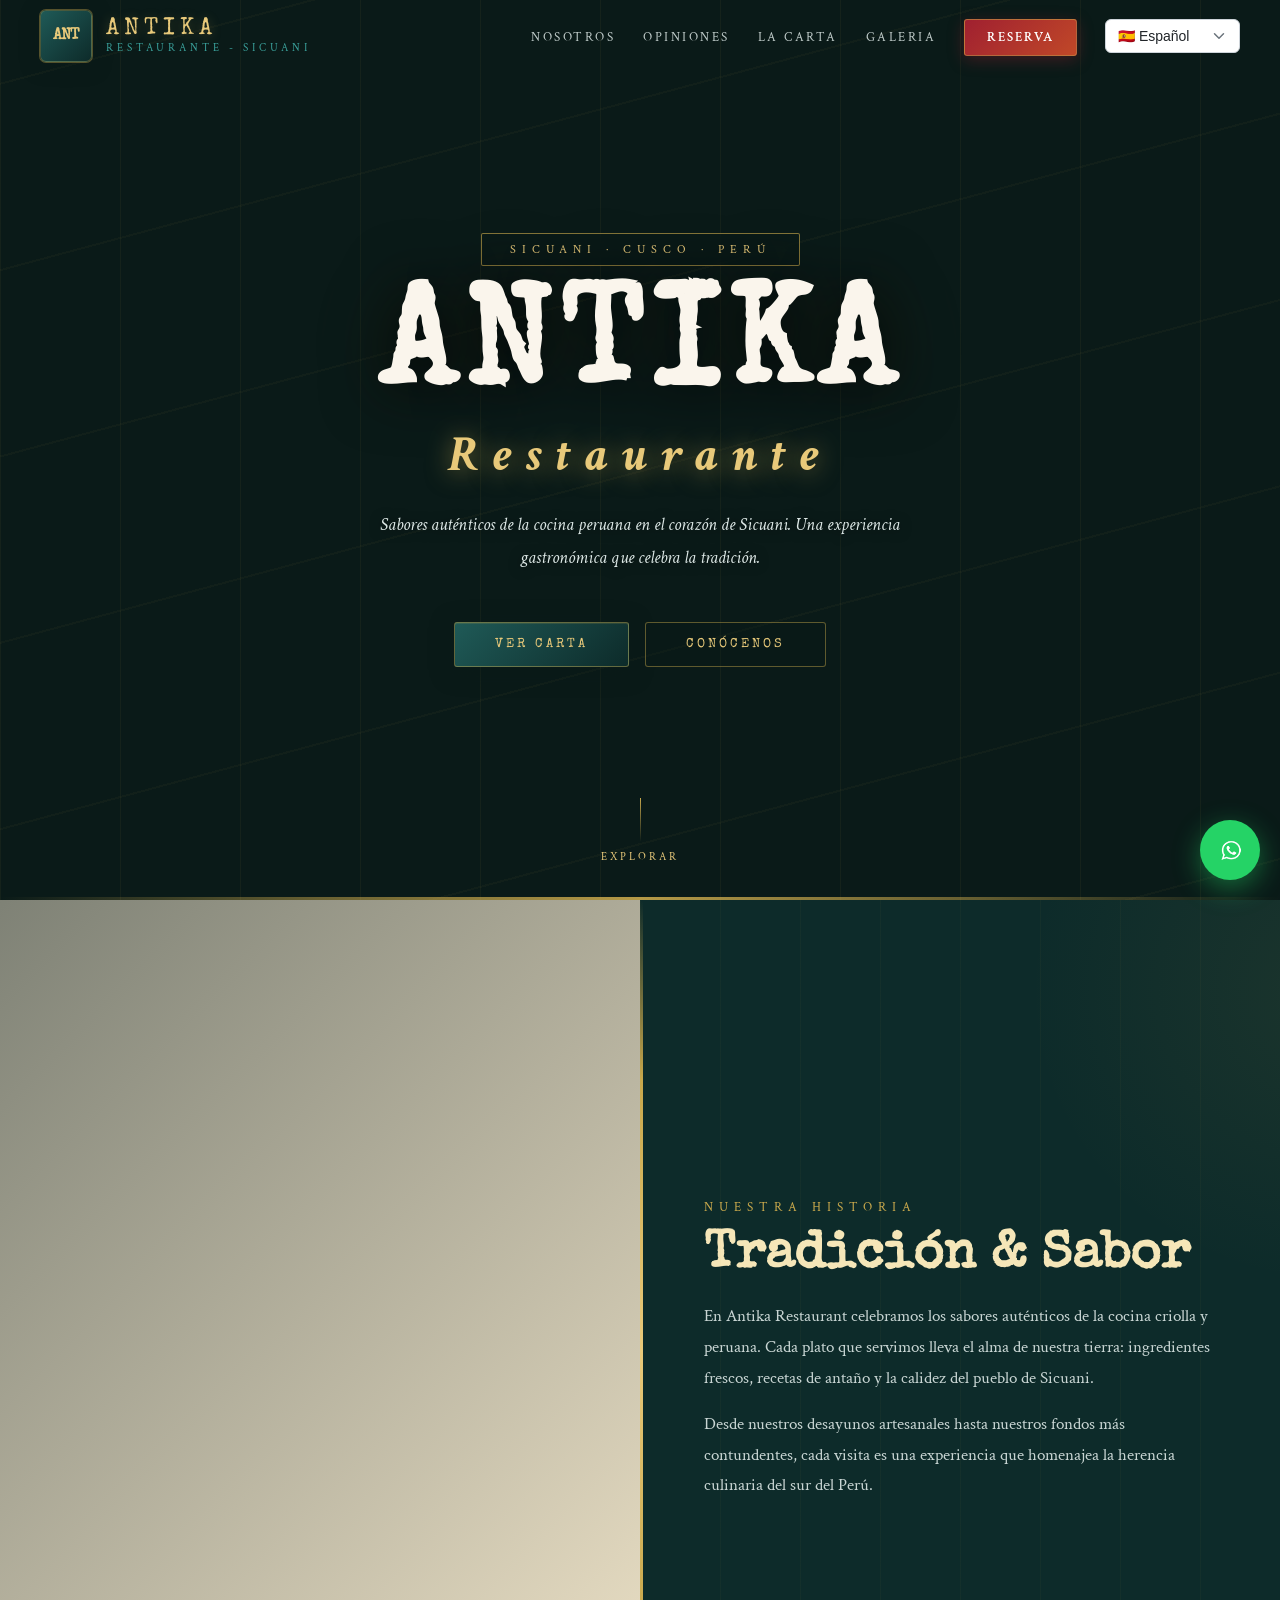
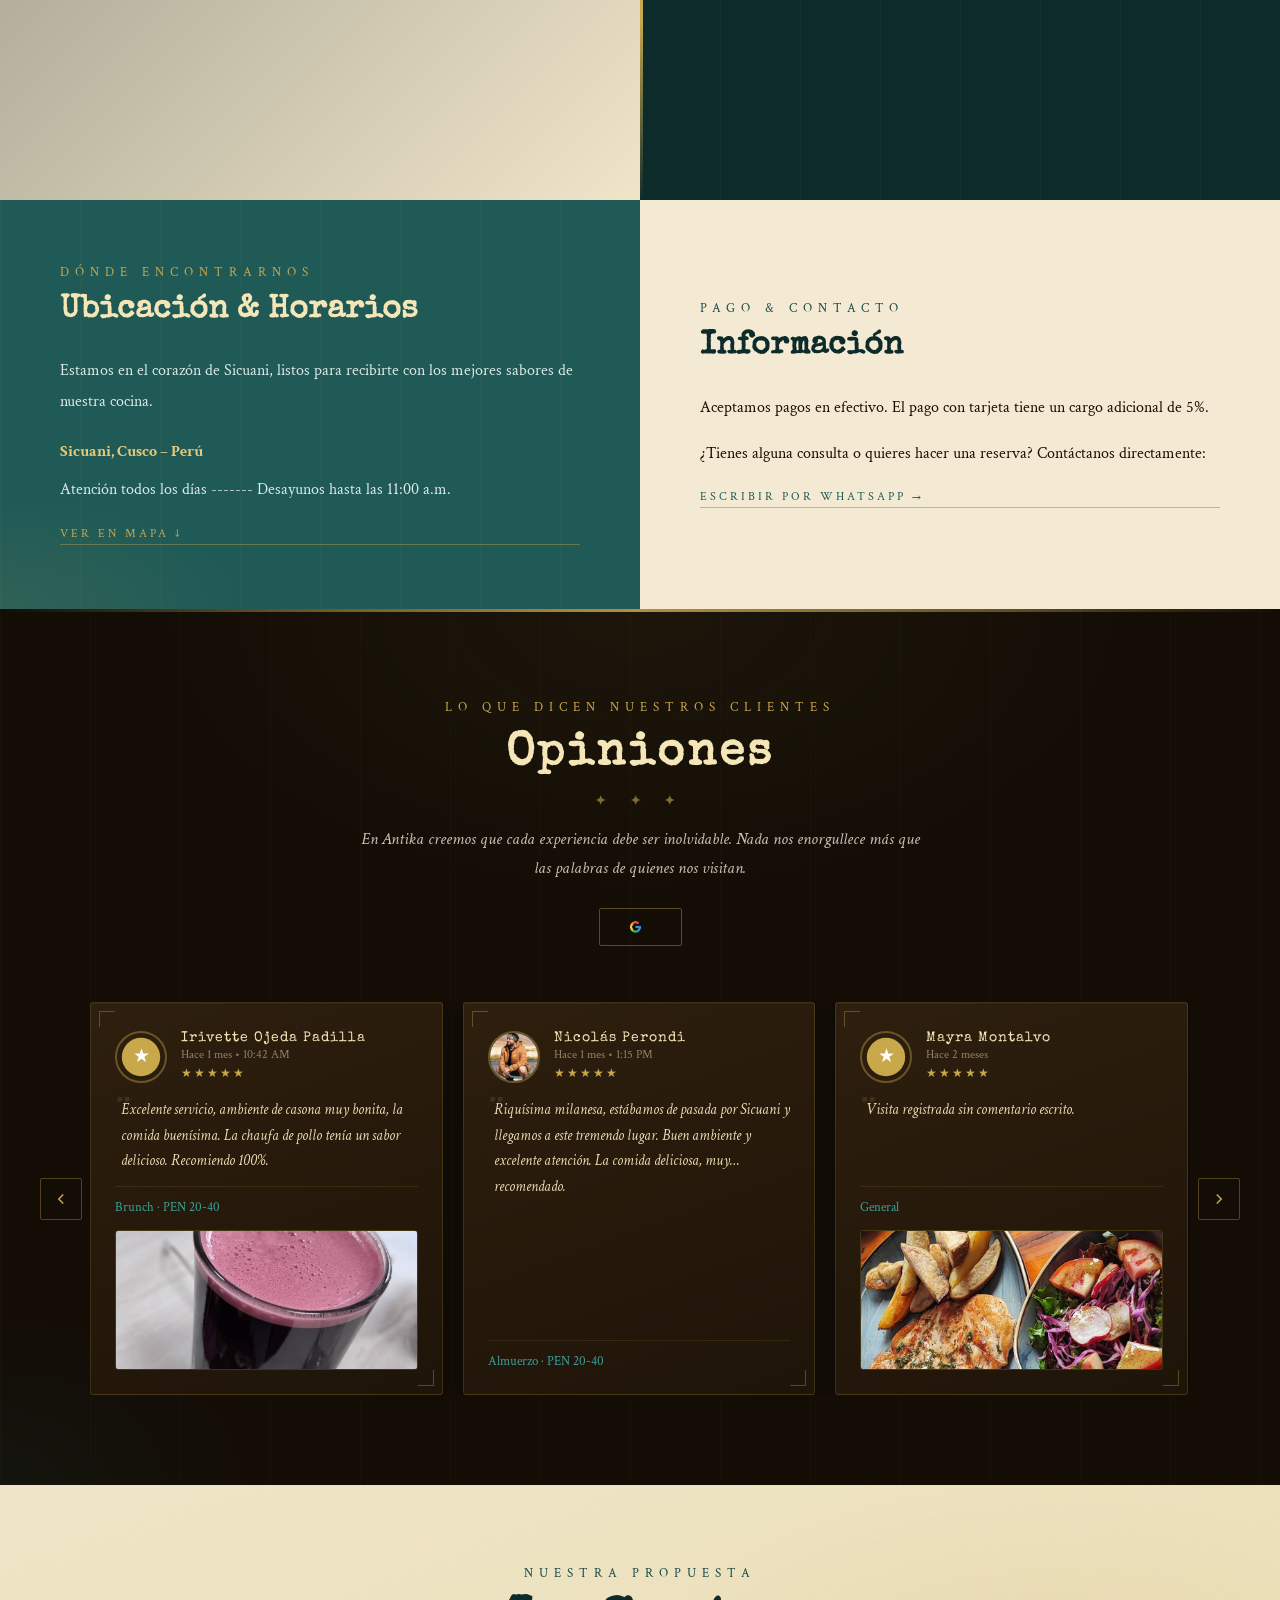
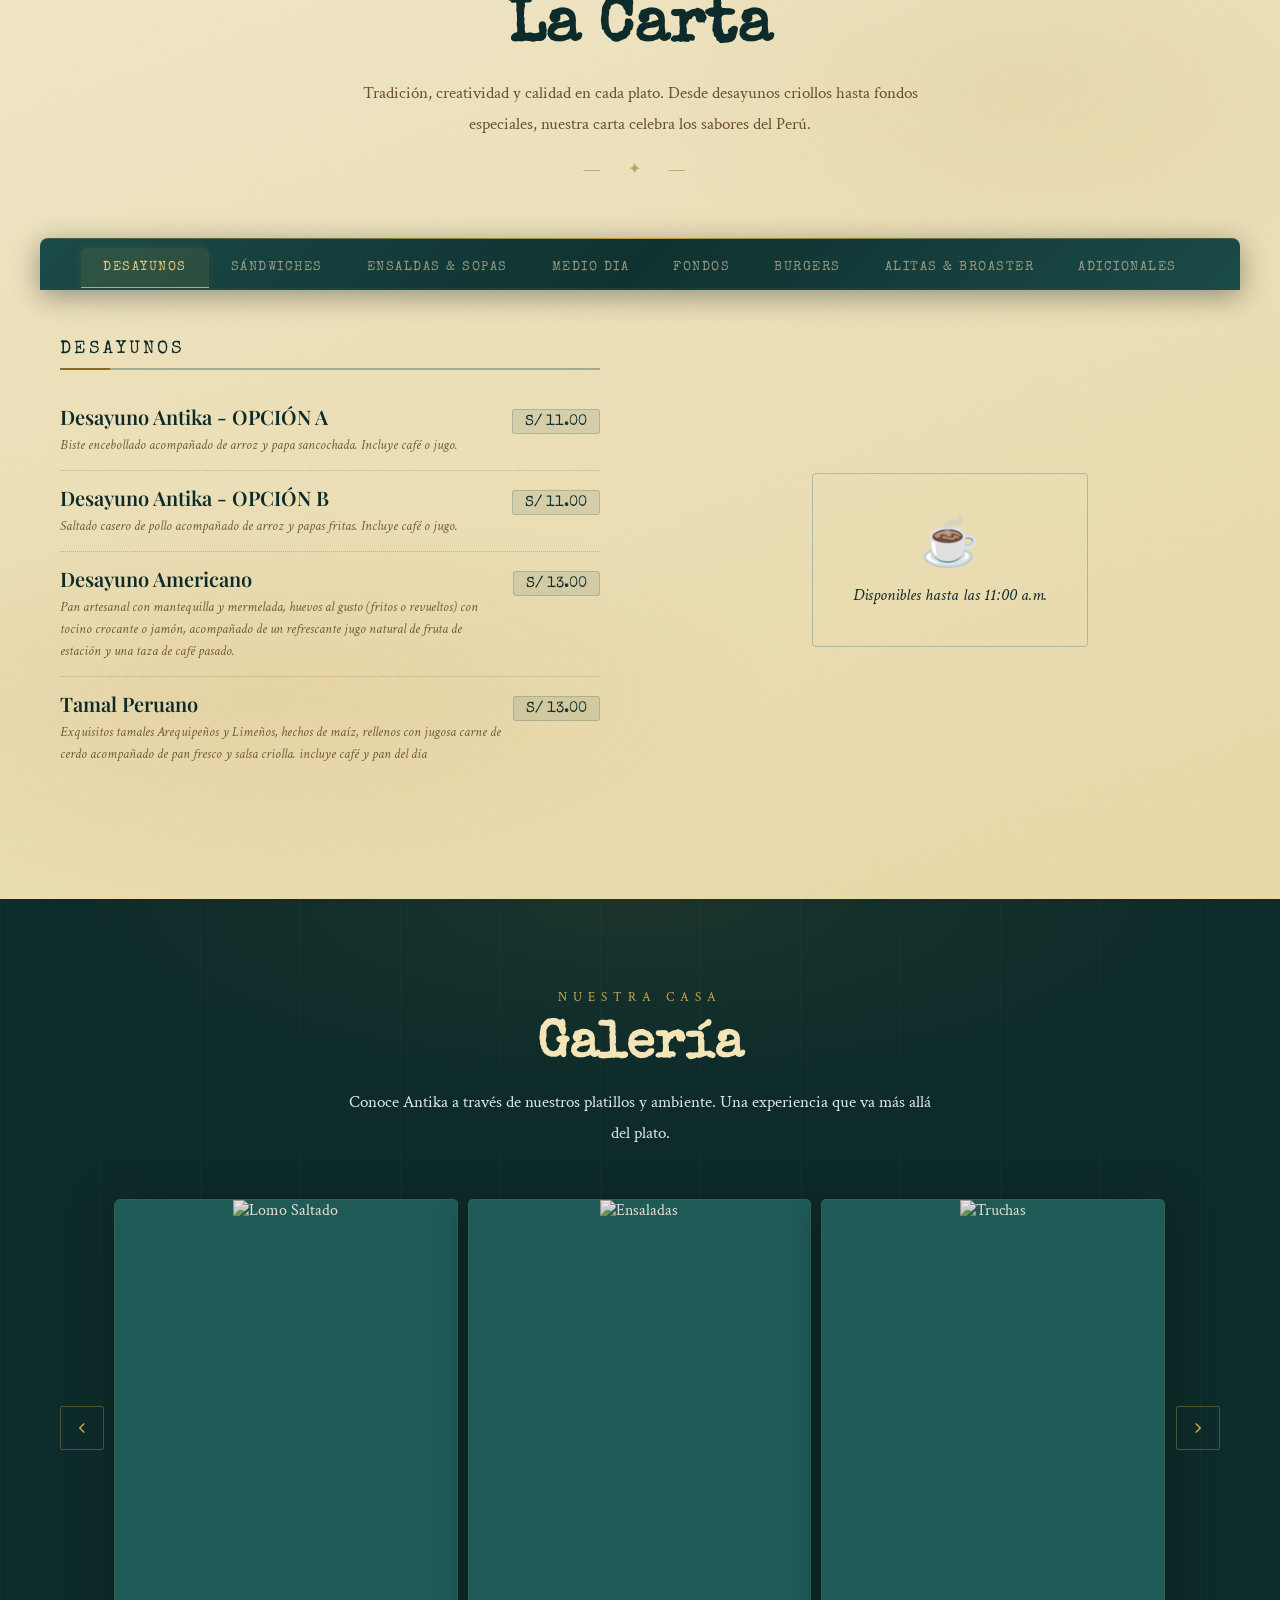
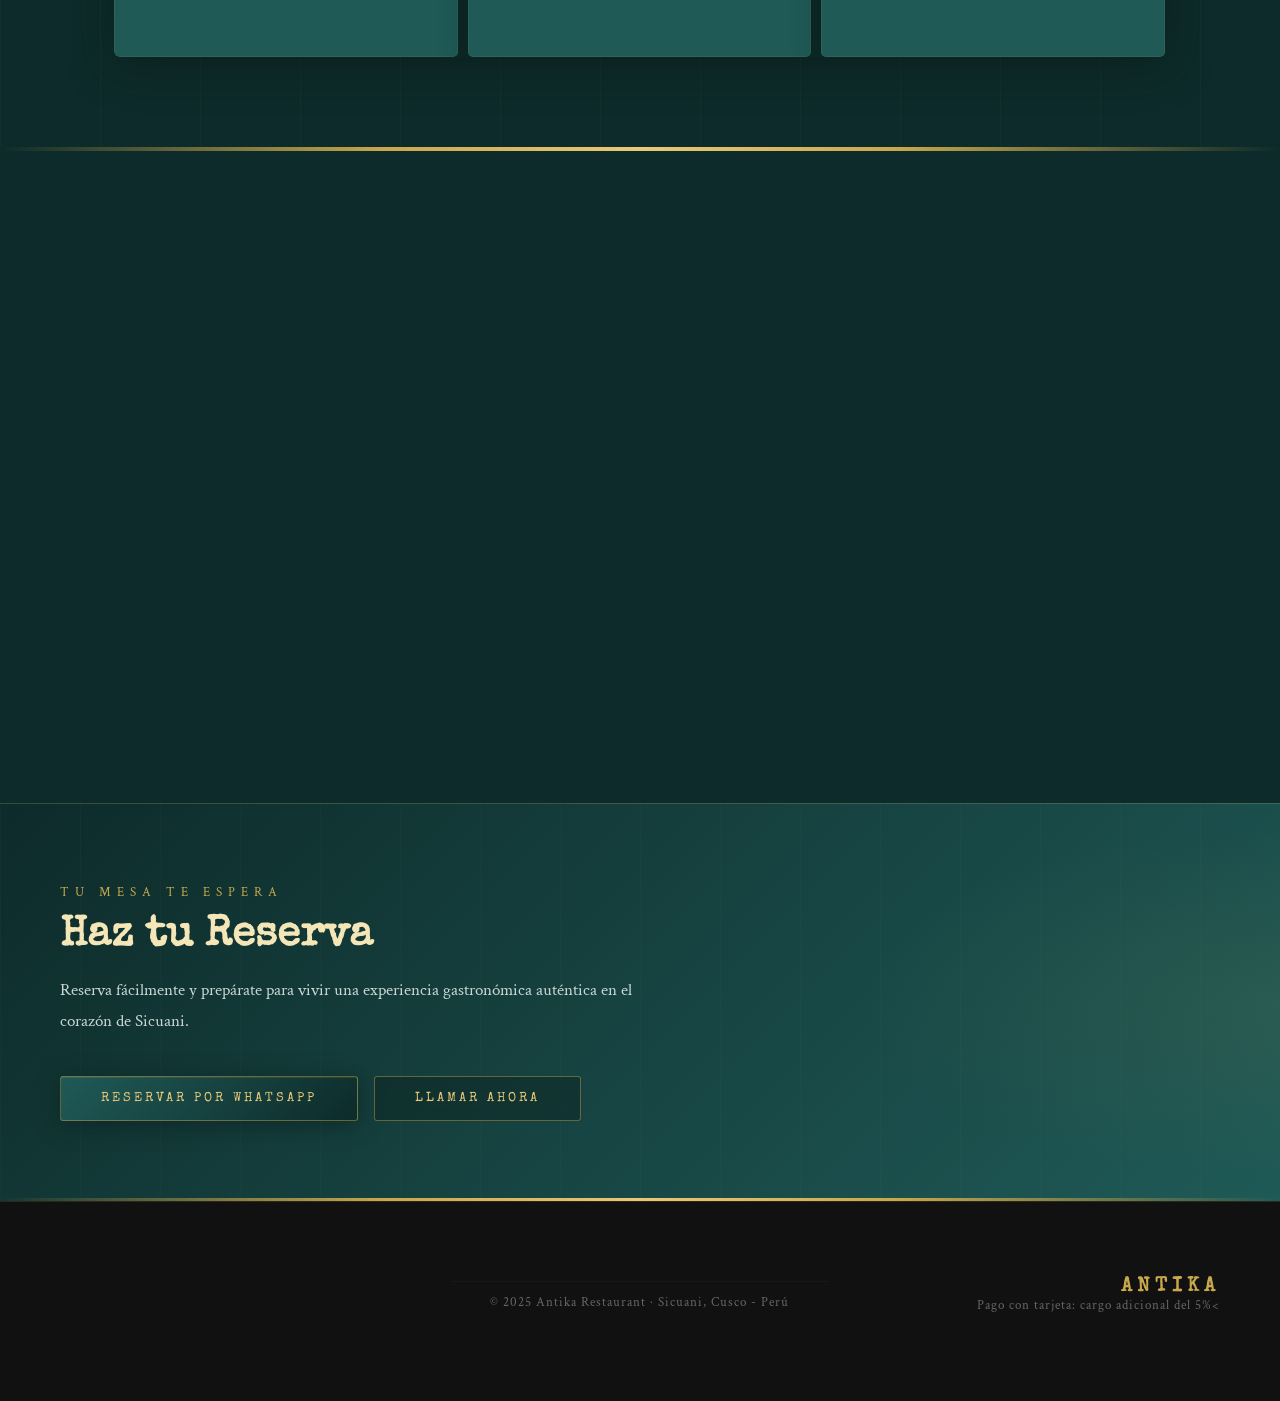
==== commit 5c408b6b: "mejore mas las secciones" ====
--- a/frontend/pages/index.html
+++ b/frontend/pages/index.html
@@ -26,9 +26,9 @@
     </button>
     <ul>
       <li><a href="#nosotros" onclick="closeMenu()" data-i18n="link1"></a></li>
+      <li><a href="#opiniones" onclick="closeMenu()" data-i18n="link4"></a></li>
       <li><a href="#menu" onclick="closeMenu()" data-i18n="link2"></a></li>
       <li><a href="#galeria" onclick="closeMenu()" data-i18n="link3"></a></li>
-      <li><a href="#opiniones" onclick="closeMenu()" data-i18n="link4"></a></li>
       <li class="cta"><a href="https://wa.me/51999999999?text=Hola,%20quisiera%20hacer%20una%20reserva" target="_blank" onclick="closeMenu()" data-i18n="Reserva">Reservar</a></li>
       <!--Lenguaje-->
       <div class="language-selector">
@@ -90,6 +90,36 @@
       <p style="color:var(--text);margin-top:16px;" data-i18n="parrafo6"></p>
       <a href="https://wa.me/51999999999" class="map-link" style="margin-top:20px;" data-i18n="whatsapp"></a>
     </div>
+  </div>
+</section>
+
+<!-- OPINIONES -->
+<section id="opiniones">
+  <div class="opinions-header">
+    <span class="section-label" data-i18n="span4"></span>
+    <h2 class="section-title" data-i18n="opiniones"></h2>
+    <p class="section-desc" style="margin:0 auto;max-width:560px;color:var(--cream-dark);opacity:0.8;" data-i18n="parrafo8"></p>
+    <a href="https://maps.app.goo.gl/gJKPpyPZ9J4UHtSH9" target="_blank" class="google-reviews-link">
+      <img src="../assets/icons/google.png" alt="Google" class="google-icon">
+      <span data-i18n="ver_en_google">Ver todas las reseñas en Google</span>
+    </a>
+  </div>
+  <div class="reviews-carousel-container">
+    <button class="carousel-nav-btn carousel-nav-prev-reviews" aria-label="Opinion anterior">
+      <svg width="24" height="24" viewBox="0 0 24 24" fill="none" stroke="currentColor" stroke-width="2">
+        <polyline points="15 18 9 12 15 6"></polyline>
+      </svg>
+    </button>
+    <div class="reviews-carousel-viewport">
+      <div class="reviews-carousel-track" id="reviews-container">
+        <!-- Reviews will be loaded dynamically -->
+      </div>
+    </div>
+    <button class="carousel-nav-btn carousel-nav-next-reviews" aria-label="Siguiente opinion">
+      <svg width="24" height="24" viewBox="0 0 24 24" fill="none" stroke="currentColor" stroke-width="2">
+        <polyline points="9 18 15 12 9 6"></polyline>
+      </svg>
+    </button>
   </div>
 </section>
 
@@ -690,36 +720,6 @@
   </div>
 </section>
 
-<!-- OPINIONES -->
-<section id="opiniones">
-  <div class="opinions-header">
-    <span class="section-label" data-i18n="span4"></span>
-    <h2 class="section-title" data-i18n="opiniones"></h2>
-    <p class="section-desc" style="margin:0 auto;max-width:560px;color:var(--cream-dark);opacity:0.8;" data-i18n="parrafo8"></p>
-    <a href="https://maps.app.goo.gl/gJKPpyPZ9J4UHtSH9" target="_blank" class="google-reviews-link">
-      <img src="../assets/icons/google.png" alt="Google" class="google-icon">
-      <span data-i18n="ver_en_google">Ver todas las reseñas en Google</span>
-    </a>
-  </div>
-  <div class="reviews-carousel-container">
-    <button class="carousel-nav-btn carousel-nav-prev-reviews" aria-label="Opinion anterior">
-      <svg width="24" height="24" viewBox="0 0 24 24" fill="none" stroke="currentColor" stroke-width="2">
-        <polyline points="15 18 9 12 15 6"></polyline>
-      </svg>
-    </button>
-    <div class="reviews-carousel-viewport">
-      <div class="reviews-carousel-track" id="reviews-container">
-        <!-- Reviews will be loaded dynamically -->
-      </div>
-    </div>
-    <button class="carousel-nav-btn carousel-nav-next-reviews" aria-label="Siguiente opinion">
-      <svg width="24" height="24" viewBox="0 0 24 24" fill="none" stroke="currentColor" stroke-width="2">
-        <polyline points="9 18 15 12 9 6"></polyline>
-      </svg>
-    </button>
-  </div>
-</section>
-
 <!-- MAPA -->
 <div id="mapa">
   <iframe src="https://www.google.com/maps/embed?pb=!1m28!1m12!1m3!1d1933.3258752000193!2d-71.22761264356757!3d-14.273520447118614!2m3!1f0!2f0!3f0!3m2!1i1024!2i768!4f13.1!4m13!3e6!4m5!1s0x91692ace156aaaab%3A0xf9ae430e57d36a58!2sPlaza%20Mayor%20de%20Sicuani%2C%20PQGF%2BHJM%2C%20Plaza%20de%20Armas%2C%20JR%20GARCILASO%20DE%20LA%20VEGA%2C%20Sicuani%2008254!3m2!1d-14.2730053!2d-71.2266312!4m5!1s0x91692b3cabf28c27%3A0xbd007cb5cfe738c2!2sRESTAURANTE%20ANTIKA%20SICUANI%2C%20Parque%20Periodista%2C%20Jr.%20Comercio%20250%2C%20Sicuani%2008454!3m2!1d-14.2738967!2d-71.2256213!5e0!3m2!1ses-419!2spe!4v1771603583472!5m2!1ses-419!2spe" 
@@ -777,5 +777,7 @@
 
 <script src="../js/index.js"></script>
 <script src="../js/lang.js"></script>
+<!-- Animaciones de scroll — no invasivo, cargado al final -->
+<script src="../js/animations.js"></script>
 </body>
 </html>
--- a/frontend/css/index.css
+++ b/frontend/css/index.css
@@ -1,979 +1,1216 @@
+/* ====================================================
+   ANTIKA RESTAURANT — CSS Rediseñado
+   Inspirado en: madera teal/dorada + menú papel envejecido
+   Paleta: Verde-teal oscuro + dorado + crema envejecida
+   ==================================================== */
+
+@import url('https://fonts.googleapis.com/css2?family=Playfair+Display:ital,wght@0,400;0,700;0,900;1,400;1,700&family=Crimson+Text:ital,wght@0,400;0,600;1,400&family=Special+Elite&display=swap');
+
 :root {
-/* === NEW PALETTE === */
---navy: #1c2b3a;
---navy-deep: #111c27;
---navy-mid: #243447;
---turquoise: #2a8c8c;
---turquoise-light: #3db8b8;
---turquoise-pale: #e0f4f4;
---teal: #1e6e6e;
---teal-dark: #134848;
---teal-light: #2a9494;
---chocolate: #4a2212;
---beige: #f2e8d5;
---beige-dark: #e0cead;
---crimson: #b5273a;
---crimson-light: #d43652;
---silver: #c0ccd8;
---silver-light: #dde6ee;
---silver-dark: #8a9aaa;
---cream: #f5f0e8;
---cream-dark: #ddd4c0;
---gold: #c9a84c;
---gold-light: #e8c97a;
---dark: #0c1520;
---text: #1a2632;
---text-muted: #4a5e70;
---wood-bg: #1c3040;
-
-/* Shadows */
---shadow-sm: 0 2px 8px rgba(12,21,32,0.18);
---shadow-md: 0 4px 20px rgba(12,21,32,0.24);
---shadow-lg: 0 8px 40px rgba(12,21,32,0.32);
---shadow-gold: 0 4px 18px rgba(201,168,76,0.25);
---shadow-crimson: 0 4px 18px rgba(181,39,58,0.25);
-}
-
-* { margin: 0; padding: 0; box-sizing: border-box; }
+  /* === PALETA BASADA EN IMAGEN 1 === */
+  /* Madera teal oscura + vetas doradas */
+  --wood-teal-deep:   #0d2b2a;
+  --wood-teal:        #1a4a48;
+  --wood-teal-mid:    #1f5a57;
+  --wood-teal-light:  #2a7a76;
+  --wood-teal-bright: #3aa09a;
+
+  /* Dorado de las vetas */
+  --gold:             #c8a84c;
+  --gold-light:       #e8c97a;
+  --gold-pale:        #f5e6b8;
+  --gold-dark:        #8a6a1e;
+  --gold-glow:        rgba(200, 168, 76, 0.35);
+
+  /* Crema / papel envejecido (menú) */
+  --parchment:        #f4ead4;
+  --parchment-dark:   #e8d8b0;
+  --parchment-deep:   #d4c090;
+  --parchment-shadow: rgba(80, 50, 10, 0.18);
+
+  /* Oscuros */
+  --dark-ink:         #0a1a18;
+  --dark-wood:        #081512;
+  --navy-deep:        #0c1e1c;
+  --navy-mid:         #132e2c;
+
+  /* Texto */
+  --text-dark:        #1e0e04;
+  --text-mid:         #3a2510;
+  --text-muted:       #6a5030;
+  --cream:            #f5ede0;
+  --cream-light:      #faf5ec;
+  --silver-light:     #dde8e6;
+
+  /* Acento rojo/crimson */
+  --crimson:          #a02030;
+  --crimson-light:    #c83040;
+
+  /* Variables funcionales */
+  --teal:             var(--wood-teal);
+  --teal-dark:        var(--wood-teal-deep);
+  --teal-light:       var(--wood-teal-light);
+  --turquoise:        var(--wood-teal-mid);
+  --turquoise-light:  var(--wood-teal-bright);
+  --navy:             #132e2c;
+  --beige:            var(--parchment);
+  --beige-dark:       var(--parchment-dark);
+  --text:             var(--text-dark);
+  --dark:             var(--dark-ink);
+
+  /* Sombras */
+  --shadow-sm:   0 2px 10px rgba(10,26,24,0.25);
+  --shadow-md:   0 6px 28px rgba(10,26,24,0.40);
+  --shadow-lg:   0 14px 56px rgba(10,26,24,0.55);
+  --shadow-gold: 0 4px 24px rgba(200,168,76,0.35);
+  --shadow-wood: 0 8px 40px rgba(10,26,24,0.6);
+}
+
+/* ===== RESET ===== */
+*, *::before, *::after {
+  margin: 0; padding: 0; box-sizing: border-box;
+}
 html { scroll-behavior: smooth; }
 
 body {
-font-family: 'Crimson Text', Georgia, serif;
-background: var(--dark);
-color: var(--cream);
-overflow-x: hidden;
-}
-
-/* ===== HEADER ===== */
+  font-family: 'Crimson Text', Georgia, serif;
+  background: var(--dark-ink);
+  color: var(--cream);
+  overflow-x: hidden;
+}
+
+/* =========================================================
+   SCROLL REVEAL — clases agregadas por animations.js
+   ========================================================= */
+.reveal {
+  opacity: 0;
+  transform: translateY(32px);
+  transition: opacity 0.7s cubic-bezier(0.4,0,0.2,1),
+              transform 0.7s cubic-bezier(0.4,0,0.2,1);
+}
+.reveal.visible {
+  opacity: 1;
+  transform: translateY(0);
+}
+.reveal-left {
+  opacity: 0;
+  transform: translateX(-40px);
+  transition: opacity 0.7s 0.1s cubic-bezier(0.4,0,0.2,1),
+              transform 0.7s 0.1s cubic-bezier(0.4,0,0.2,1);
+}
+.reveal-left.visible {
+  opacity: 1; transform: translateX(0);
+}
+.reveal-right {
+  opacity: 0;
+  transform: translateX(40px);
+  transition: opacity 0.7s 0.1s cubic-bezier(0.4,0,0.2,1),
+              transform 0.7s 0.1s cubic-bezier(0.4,0,0.2,1);
+}
+.reveal-right.visible {
+  opacity: 1; transform: translateX(0);
+}
+
+/* =========================================================
+   HEADER
+   ========================================================= */
 #header-outer {
-position: fixed;
-top: 0; left: 0; right: 0;
-z-index: 1000;
-padding: 10px 40px;
-display: flex;
-align-items: center;
-justify-content: space-between;
-transition: background 0.4s, box-shadow 0.4s;
-background: transparent;
+  position: fixed;
+  top: 0; left: 0; right: 0;
+  z-index: 1000;
+  padding: 10px 40px;
+  display: flex;
+  align-items: center;
+  justify-content: space-between;
+  transition: background 0.45s ease, box-shadow 0.45s ease,
+              border-bottom 0.45s ease;
+  background: transparent;
 }
 #header-outer.scrolled {
-background: rgba(11, 21, 32, 0.97);
-box-shadow: 0 2px 28px rgba(0,0,0,0.55);
-border-bottom: 1px solid rgba(192,204,216,0.14);
-backdrop-filter: blur(12px);
+  background: rgba(10, 26, 24, 0.96);
+  box-shadow: 0 2px 40px rgba(0,0,0,0.7);
+  border-bottom: 1px solid rgba(200,168,76,0.25);
+  backdrop-filter: blur(14px);
 }
 
 .logo-area {
-display: flex;
-align-items: center;
-gap: 14px;
-text-decoration: none;
+  display: flex;
+  align-items: center;
+  gap: 14px;
+  text-decoration: none;
 }
 .logo-icon {
-width: 50px;
-height: 50px;
-background: linear-gradient(135deg, var(--turquoise), var(--teal-dark));
-border-radius: 6px;
-display: flex;
-align-items: center;
-justify-content: center;
-font-family: 'Special Elite', cursive;
-font-size: 18px;
-color: #fff;
-font-weight: bold;
-letter-spacing: -1px;
-flex-shrink: 0;
-box-shadow: 0 2px 14px rgba(42,140,140,0.4);
-border: 1px solid rgba(61,184,184,0.3);
-}
+  width: 52px;
+  height: 52px;
+  background: linear-gradient(135deg, var(--wood-teal-mid), var(--wood-teal-deep));
+  border-radius: 6px;
+  display: flex;
+  align-items: center;
+  justify-content: center;
+  font-family: 'Special Elite', cursive;
+  font-size: 16px;
+  color: var(--gold-light);
+  font-weight: bold;
+  letter-spacing: -1px;
+  flex-shrink: 0;
+  box-shadow: 0 0 0 1px rgba(200,168,76,0.4), 0 4px 18px rgba(10,26,24,0.5);
+  border: 1px solid rgba(200,168,76,0.3);
+  transition: box-shadow 0.3s;
+}
+.logo-icon:hover { box-shadow: 0 0 0 2px rgba(200,168,76,0.6), var(--shadow-gold); }
 .logo-text {
-font-family: 'Special Elite', cursive;
-font-size: 22px;
-color: var(--cream);
-letter-spacing: 4px;
-line-height: 1;
+  font-family: 'Special Elite', cursive;
+  font-size: 24px;
+  color: var(--gold-light);
+  letter-spacing: 5px;
+  line-height: 1;
+  text-shadow: 0 2px 12px rgba(200,168,76,0.3);
 }
 .logo-sub {
-font-family: 'Crimson Text', serif;
-font-size: 11px;
-color: var(--turquoise-light);
-letter-spacing: 4px;
-text-transform: uppercase;
+  font-family: 'Crimson Text', serif;
+  font-size: 11px;
+  color: var(--wood-teal-bright);
+  letter-spacing: 4px;
+  text-transform: uppercase;
 }
 
 nav ul {
-list-style: none;
-display: flex;
-gap: 28px;
-align-items: center;
+  list-style: none;
+  display: flex;
+  gap: 28px;
+  align-items: center;
 }
 nav ul li a {
-font-family: 'Crimson Text', serif;
-font-size: 13px;
-letter-spacing: 2.5px;
-text-transform: uppercase;
-color: var(--silver-light);
-text-decoration: none;
-opacity: 0.85;
-transition: opacity 0.2s, color 0.2s;
-}
-nav ul li a:hover { opacity: 1; color: var(--turquoise-light); }
+  font-family: 'Crimson Text', serif;
+  font-size: 13px;
+  letter-spacing: 2.5px;
+  text-transform: uppercase;
+  color: var(--silver-light);
+  text-decoration: none;
+  opacity: 0.85;
+  transition: opacity 0.25s, color 0.25s;
+  position: relative;
+}
+nav ul li a::after {
+  content: '';
+  position: absolute;
+  bottom: -3px; left: 0;
+  width: 0; height: 1px;
+  background: var(--gold);
+  transition: width 0.3s ease;
+}
+nav ul li a:hover { opacity: 1; color: var(--gold-light); }
+nav ul li a:hover::after { width: 100%; }
 
 nav ul li.cta a {
-background: linear-gradient(135deg, var(--crimson), #8c1e2e);
-color: #fff;
-padding: 9px 22px;
-border-radius: 4px;
-opacity: 1;
-font-weight: 600;
-letter-spacing: 2px;
-box-shadow: var(--shadow-crimson);
-border: 1px solid rgba(212,54,82,0.4);
-transition: background 0.25s, transform 0.2s, box-shadow 0.2s;
-}
+  background: linear-gradient(135deg, var(--crimson), #c04828);
+  color: #fff;
+  padding: 9px 22px;
+  border-radius: 3px;
+  opacity: 1;
+  font-weight: 600;
+  letter-spacing: 2px;
+  border: 1px solid rgba(200,168,76,0.5);
+  transition: background 0.25s, transform 0.2s, box-shadow 0.2s;
+  box-shadow: 0 4px 16px rgba(160,32,48,0.35);
+}
+nav ul li.cta a::after { display: none; }
 nav ul li.cta a:hover {
-background: linear-gradient(135deg, var(--crimson-light), var(--crimson));
-transform: translateY(-1px);
-box-shadow: 0 6px 22px rgba(181,39,58,0.4);
+  background: linear-gradient(135deg, var(--crimson-light), var(--crimson));
+  transform: translateY(-2px);
+  box-shadow: 0 8px 24px rgba(160,32,48,0.5);
 }
 
 /* ===== HAMBURGER ===== */
 .hamburger {
-display: none;
-flex-direction: column;
-gap: 5px;
-cursor: pointer;
-padding: 4px;
-background: none;
-border: none;
+  display: none;
+  flex-direction: column;
+  gap: 5px;
+  cursor: pointer;
+  padding: 4px;
+  background: none;
+  border: none;
 }
 .hamburger span {
-display: block;
-width: 26px;
-height: 2px;
-background: var(--silver-light);
-transition: 0.3s;
-border-radius: 2px;
-}
-
-/* ===== HERO ===== */
+  display: block; width: 26px; height: 2px;
+  background: var(--gold-light);
+  transition: 0.3s; border-radius: 2px;
+}
+
+/* =========================================================
+   HERO — Fondo de madera teal con vetas doradas
+   ========================================================= */
 #hero {
-min-height: 100vh;
-position: relative;
-display: flex;
-align-items: center;
-justify-content: center;
-overflow: hidden;
-}
+  min-height: 100vh;
+  position: relative;
+  display: flex;
+  align-items: center;
+  justify-content: center;
+  overflow: hidden;
+}
+
+/* Fondo: madera teal oscura tipo imagen 1 */
 .hero-bg {
-position: absolute;
-inset: 0;
-background:
-    linear-gradient(to bottom, rgba(12,21,32,0.5) 0%, rgba(12,21,32,0.78) 100%),
-    url('https://images.unsplash.com/photo-1555396273-367ea4eb4db5?w=1600&q=80') center/cover no-repeat;
-}
+  position: absolute;
+  inset: 0;
+  background:
+    linear-gradient(to bottom,
+      rgba(10,26,24,0.42) 0%,
+      rgba(10,26,24,0.72) 60%,
+      rgba(10,26,24,0.92) 100%),
+    url('https://images.unsplash.com/photo-1555396273-367ea4eb4db5?w=1600&q=80')
+    center/cover no-repeat;
+}
+
+/* Vetas doradas sobre el hero (estilo imagen 1) */
+.hero-bg::before {
+  content: '';
+  position: absolute;
+  inset: 0;
+  background:
+    /* Tabla madera vertical */
+    repeating-linear-gradient(
+      90deg,
+      rgba(200,168,76,0.06) 0px, rgba(200,168,76,0.06) 1px,
+      transparent 1px, transparent 120px
+    ),
+    /* Vetas diagonales doradas */
+    repeating-linear-gradient(
+      165deg,
+      transparent 0px, transparent 80px,
+      rgba(200,168,76,0.04) 80px, rgba(200,168,76,0.04) 82px,
+      transparent 82px, transparent 180px
+    );
+  pointer-events: none;
+}
+
+/* Línea dorada en la parte inferior del hero */
 .hero-bg::after {
-content: '';
-position: absolute;
-inset: 0;
-background: repeating-linear-gradient(
-    90deg,
-    rgba(42,140,140,0.07) 0px, rgba(42,140,140,0.07) 1px,
-    transparent 1px, transparent 90px
-);
-}
+  content: '';
+  position: absolute;
+  bottom: 0; left: 0; right: 0;
+  height: 3px;
+  background: linear-gradient(90deg,
+    transparent 0%,
+    rgba(200,168,76,0.5) 25%,
+    rgba(200,168,76,0.9) 50%,
+    rgba(200,168,76,0.5) 75%,
+    transparent 100%
+  );
+}
+
 .hero-content {
-position: relative;
-z-index: 1;
-text-align: center;
-padding: 0 20px;
+  position: relative;
+  z-index: 1;
+  text-align: center;
+  padding: 0 20px;
 }
 .hero-badge {
-display: inline-block;
-border: 1px solid rgba(61,184,184,0.6);
-color: var(--turquoise-light);
-font-family: 'Crimson Text', serif;
-font-size: 12px;
-letter-spacing: 5px;
-text-transform: uppercase;
-padding: 7px 22px;
-margin-bottom: 26px;
-animation: fadeInDown 1s ease both;
-background: rgba(12,21,32,0.4);
-backdrop-filter: blur(6px);
-border-radius: 2px;
+  display: inline-block;
+  border: 1px solid rgba(200,168,76,0.65);
+  color: var(--gold-light);
+  font-family: 'Crimson Text', serif;
+  font-size: 12px;
+  letter-spacing: 6px;
+  text-transform: uppercase;
+  padding: 8px 28px;
+  margin-bottom: 28px;
+  animation: fadeInDown 1s ease both;
+  background: rgba(10,26,24,0.55);
+  backdrop-filter: blur(8px);
+  border-radius: 2px;
 }
 .hero-title {
-font-family: 'Special Elite', cursive;
-font-size: clamp(56px, 12vw, 130px);
-line-height: 0.9;
-color: var(--cream);
-letter-spacing: 6px;
-text-shadow: 0 4px 48px rgba(0,0,0,0.8), 0 0 80px rgba(42,140,140,0.15);
-animation: fadeInUp 1s ease 0.2s both;
-position: relative;
+  font-family: 'Special Elite', cursive;
+  font-size: clamp(60px, 13vw, 140px);
+  line-height: 0.88;
+  color: var(--cream-light);
+  letter-spacing: 8px;
+  text-shadow:
+    0 4px 60px rgba(0,0,0,0.9),
+    0 0 100px rgba(200,168,76,0.12);
+  animation: fadeInUp 1s ease 0.2s both;
 }
 .hero-title span {
-display: block;
-color: var(--turquoise-light);
-font-size: 0.38em;
-letter-spacing: 12px;
-font-family: 'Crimson Text', serif;
-font-style: italic;
-margin-top: 14px;
-text-shadow: 0 2px 20px rgba(42,140,140,0.5);
+  display: block;
+  color: var(--gold-light);
+  font-size: 0.36em;
+  letter-spacing: 14px;
+  font-family: 'Crimson Text', serif;
+  font-style: italic;
+  margin-top: 16px;
+  text-shadow: 0 2px 24px rgba(200,168,76,0.6);
 }
 .hero-desc {
-font-size: 18px;
-color: var(--silver-light);
-max-width: 520px;
-margin: 30px auto 44px;
-line-height: 1.75;
-font-style: italic;
-animation: fadeInUp 1s ease 0.4s both;
-text-shadow: 0 1px 10px rgba(0,0,0,0.5);
+  font-size: 18px;
+  color: var(--silver-light);
+  max-width: 520px;
+  margin: 32px auto 48px;
+  line-height: 1.8;
+  font-style: italic;
+  animation: fadeInUp 1s ease 0.4s both;
+  text-shadow: 0 1px 12px rgba(0,0,0,0.6);
 }
 .hero-ctas {
-display: flex;
-gap: 16px;
-justify-content: center;
-flex-wrap: wrap;
-animation: fadeInUp 1s ease 0.6s both;
-}
+  display: flex;
+  gap: 16px;
+  justify-content: center;
+  flex-wrap: wrap;
+  animation: fadeInUp 1s ease 0.6s both;
+}
+
 .btn-primary {
-background: linear-gradient(135deg, var(--turquoise), var(--teal-dark));
-color: #fff;
-padding: 14px 38px;
-font-family: 'Special Elite', cursive;
-font-size: 14px;
-letter-spacing: 2px;
-text-transform: uppercase;
-text-decoration: none;
-border-radius: 4px;
-transition: background 0.25s, transform 0.2s, box-shadow 0.2s;
-box-shadow: 0 4px 20px rgba(42,140,140,0.4);
-border: 1px solid rgba(61,184,184,0.3);
+  background: linear-gradient(135deg, var(--wood-teal-mid), var(--wood-teal-deep));
+  color: var(--gold-light);
+  padding: 15px 40px;
+  font-family: 'Special Elite', cursive;
+  font-size: 13px;
+  letter-spacing: 3px;
+  text-transform: uppercase;
+  text-decoration: none;
+  border-radius: 3px;
+  transition: all 0.3s ease;
+  box-shadow: 0 4px 22px rgba(10,26,24,0.5), inset 0 1px 0 rgba(200,168,76,0.15);
+  border: 1px solid rgba(200,168,76,0.45);
 }
 .btn-primary:hover {
-background: linear-gradient(135deg, var(--turquoise-light), var(--turquoise));
-transform: translateY(-2px);
-box-shadow: 0 8px 28px rgba(42,140,140,0.5);
-}
+  background: linear-gradient(135deg, var(--wood-teal-light), var(--wood-teal-mid));
+  transform: translateY(-3px);
+  box-shadow: 0 10px 32px rgba(10,26,24,0.7), 0 0 20px rgba(200,168,76,0.15);
+  color: var(--gold-pale);
+}
+
 .btn-outline {
-border: 1px solid rgba(221,230,238,0.55);
-color: var(--silver-light);
-padding: 14px 38px;
-font-family: 'Special Elite', cursive;
-font-size: 14px;
-letter-spacing: 2px;
-text-transform: uppercase;
-text-decoration: none;
-border-radius: 4px;
-transition: border-color 0.2s, color 0.2s, transform 0.2s, background 0.2s;
-background: rgba(12,21,32,0.25);
-backdrop-filter: blur(6px);
+  border: 1px solid rgba(200,168,76,0.45);
+  color: var(--gold-light);
+  padding: 15px 40px;
+  font-family: 'Special Elite', cursive;
+  font-size: 13px;
+  letter-spacing: 3px;
+  text-transform: uppercase;
+  text-decoration: none;
+  border-radius: 3px;
+  transition: all 0.3s ease;
+  background: rgba(10,26,24,0.35);
+  backdrop-filter: blur(6px);
 }
 .btn-outline:hover {
-border-color: var(--turquoise-light);
-color: var(--turquoise-light);
-transform: translateY(-2px);
-background: rgba(42,140,140,0.12);
-}
-
-/* Scroll indicator */
+  border-color: var(--gold);
+  color: var(--gold-pale);
+  transform: translateY(-3px);
+  background: rgba(200,168,76,0.1);
+}
+
+/* Scroll hint */
 .scroll-hint {
-position: absolute;
-bottom: 36px;
-left: 50%;
-transform: translateX(-50%);
-display: flex;
-flex-direction: column;
-align-items: center;
-gap: 8px;
-color: var(--silver-light);
-opacity: 0.55;
-font-size: 11px;
-letter-spacing: 3px;
-text-transform: uppercase;
-animation: fadeIn 2s ease 1.5s both;
+  position: absolute;
+  bottom: 36px;
+  left: 50%;
+  transform: translateX(-50%);
+  display: flex;
+  flex-direction: column;
+  align-items: center;
+  gap: 8px;
+  color: var(--gold-light);
+  opacity: 0.5;
+  font-size: 11px;
+  letter-spacing: 3px;
+  text-transform: uppercase;
+  animation: fadeIn 2s ease 1.5s both;
 }
 .scroll-hint .line {
-width: 1px;
-height: 40px;
-background: linear-gradient(to bottom, var(--turquoise-light), transparent);
-animation: scrollLine 2s ease-in-out infinite;
+  width: 1px; height: 44px;
+  background: linear-gradient(to bottom, var(--gold), transparent);
+  animation: scrollLine 2s ease-in-out infinite;
 }
 @keyframes scrollLine {
-0%,100% { opacity: 1; transform: scaleY(1); }
-50% { opacity: 0.3; transform: scaleY(0.5); }
-}
-
-/* ===== SECTION BASE ===== */
+  0%,100% { opacity: 1; transform: scaleY(1); }
+  50%      { opacity: 0.25; transform: scaleY(0.4); }
+}
+
+/* =========================================================
+   SECTION BASE
+   ========================================================= */
 section { position: relative; }
 
 .section-label {
-font-family: 'Crimson Text', serif;
-font-size: 14px;
-letter-spacing: 5px;
-text-transform: uppercase;
-color: var(--turquoise-light);
-margin-bottom: 12px;
-display: block;
+  font-family: 'Crimson Text', serif;
+  font-size: 13px;
+  letter-spacing: 6px;
+  text-transform: uppercase;
+  color: var(--gold);
+  margin-bottom: 12px;
+  display: block;
 }
 .section-title {
-font-family: 'Special Elite', cursive;
-font-size: clamp(30px, 5vw, 54px);
-line-height: 1.1;
-margin-bottom: 16px;
+  font-family: 'Special Elite', cursive;
+  font-size: clamp(28px, 5vw, 52px);
+  line-height: 1.1;
+  margin-bottom: 16px;
 }
 .section-desc {
-font-size: 17px;
-line-height: 1.75;
-max-width: 600px;
-opacity: 0.88;
-}
-
-/* ===== NOSOTROS ===== */
+  font-size: 17px;
+  line-height: 1.8;
+  max-width: 600px;
+  opacity: 0.9;
+}
+
+/* =========================================================
+   NOSOTROS
+   ========================================================= */
 #nosotros {
-background: var(--beige);
-color: var(--text);
+  background: var(--parchment);
+  color: var(--text-dark);
 }
 .nosotros-grid {
-display: grid;
-grid-template-columns: 1fr 1fr;
-min-height: 100vh;
+  display: grid;
+  grid-template-columns: 1fr 1fr;
+  min-height: 100vh;
 }
 .nosotros-img {
-background: url('https://images.unsplash.com/photo-1414235077428-338989a2e8c0?w=900&q=80') center/cover no-repeat;
-min-height: 500px;
-position: relative;
+  background: url('https://images.unsplash.com/photo-1414235077428-338989a2e8c0?w=900&q=80')
+    center/cover no-repeat;
+  min-height: 500px;
+  position: relative;
 }
 .nosotros-img::after {
-content: '';
-position: absolute;
-inset: 0;
-background: linear-gradient(135deg, rgba(28,43,58,0.45), rgba(42,140,140,0.15));
-}
+  content: '';
+  position: absolute; inset: 0;
+  background: linear-gradient(135deg, rgba(10,26,24,0.5), rgba(200,168,76,0.08));
+}
+
 .nosotros-content {
-background: var(--navy-deep);
-color: var(--cream);
-padding: 80px 64px;
-display: flex;
-flex-direction: column;
-justify-content: center;
-position: relative;
-overflow: hidden;
+  background: var(--wood-teal-deep);
+  color: var(--cream);
+  padding: 80px 64px;
+  display: flex;
+  flex-direction: column;
+  justify-content: center;
+  position: relative;
+  overflow: hidden;
 }
 .nosotros-content::before {
-content: '';
-position: absolute;
-inset: 0;
-background:
-    radial-gradient(ellipse 80% 60% at 110% 10%, rgba(42,140,140,0.12) 0%, transparent 60%),
-    repeating-linear-gradient(90deg, rgba(192,204,216,0.03) 0px, rgba(192,204,216,0.03) 1px, transparent 1px, transparent 64px);
-pointer-events: none;
-}
-.nosotros-content .section-label { color: var(--turquoise-light); }
-.nosotros-content .section-title { color: var(--cream); }
-.nosotros-content .section-desc { color: var(--silver-light); }
+  content: '';
+  position: absolute; inset: 0;
+  background:
+    /* Vetas de madera verticales */
+    repeating-linear-gradient(
+      90deg,
+      rgba(200,168,76,0.04) 0px, rgba(200,168,76,0.04) 1px,
+      transparent 1px, transparent 80px
+    ),
+    radial-gradient(ellipse 90% 60% at 110% 10%,
+      rgba(200,168,76,0.08) 0%, transparent 55%);
+  pointer-events: none;
+}
+.nosotros-content .section-label { color: var(--gold); }
+.nosotros-content .section-title { color: var(--gold-pale); }
+.nosotros-content .section-desc { color: var(--silver-light); opacity: 0.9; }
+
+/* Línea dorada decorativa en el nosotros */
+.nosotros-content::after {
+  content: '';
+  position: absolute;
+  left: 0; top: 0; bottom: 0;
+  width: 3px;
+  background: linear-gradient(to bottom,
+    transparent 0%,
+    var(--gold) 20%,
+    var(--gold-light) 50%,
+    var(--gold) 80%,
+    transparent 100%
+  );
+}
 
 .info-grid {
-display: grid;
-grid-template-columns: 1fr 1fr;
+  display: grid;
+  grid-template-columns: 1fr 1fr;
 }
 .info-block {
-padding: 64px 60px;
-display: flex;
-flex-direction: column;
-justify-content: center;
-}
-.info-block.light { background: var(--cream); color: var(--text); }
+  padding: 64px 60px;
+  display: flex;
+  flex-direction: column;
+  justify-content: center;
+}
+.info-block.light {
+  background: var(--parchment);
+  color: var(--text-dark);
+}
 .info-block.teal {
-background: var(--navy-mid);
-color: var(--cream);
-position: relative;
-overflow: hidden;
+  background: var(--wood-teal-mid);
+  color: var(--cream);
+  position: relative;
+  overflow: hidden;
 }
 .info-block.teal::before {
-content: '';
-position: absolute;
-inset: 0;
-background: radial-gradient(ellipse 70% 50% at 0% 100%, rgba(42,140,140,0.18) 0%, transparent 60%);
-pointer-events: none;
-}
-.info-block .section-title { font-size: 34px; }
-.info-block p { font-size: 16px; line-height: 1.85; margin-top: 12px; }
+  content: '';
+  position: absolute; inset: 0;
+  background:
+    repeating-linear-gradient(90deg,
+      rgba(200,168,76,0.04) 0px, rgba(200,168,76,0.04) 1px,
+      transparent 1px, transparent 80px),
+    radial-gradient(ellipse 70% 50% at 0% 100%,
+      rgba(200,168,76,0.1) 0%, transparent 55%);
+  pointer-events: none;
+}
+.info-block .section-title { font-size: 32px; }
+.info-block p { font-size: 16px; line-height: 1.9; margin-top: 12px; }
 .info-block.teal p { color: var(--silver-light); }
-.info-block strong { color: var(--turquoise-light); }
-.info-block.light strong { color: var(--teal-dark); }
+.info-block strong { color: var(--gold-light); }
+.info-block.light strong { color: var(--wood-teal-mid); }
 .info-block .map-link {
-display: inline-flex;
-align-items: center;
-gap: 6px;
-margin-top: 18px;
-color: var(--turquoise-light);
-font-size: 13px;
-letter-spacing: 2.5px;
-text-transform: uppercase;
-text-decoration: none;
-border-bottom: 1px solid currentColor;
-padding-bottom: 3px;
-transition: opacity 0.2s, color 0.2s;
-}
-.info-block .map-link:hover { opacity: 0.75; color: var(--gold-light); }
-.info-block.light .map-link { color: var(--teal-dark); }
-.info-block.light .section-label { color: var(--turquoise); }
-
-/* ===== MENU SECTION ===== */
+  display: inline-flex;
+  align-items: center;
+  gap: 6px;
+  margin-top: 20px;
+  color: var(--gold);
+  font-size: 12px;
+  letter-spacing: 3px;
+  text-transform: uppercase;
+  text-decoration: none;
+  border-bottom: 1px solid rgba(200,168,76,0.4);
+  padding-bottom: 3px;
+  transition: color 0.25s, border-color 0.25s;
+}
+.info-block .map-link:hover { color: var(--gold-light); border-color: var(--gold-light); }
+.info-block.light .map-link { color: var(--wood-teal-mid); border-color: rgba(42,122,118,0.4); }
+.info-block.light .map-link:hover { color: var(--wood-teal-deep); }
+.info-block.light .section-label { color: var(--wood-teal); }
+.info-block.teal .section-label { color: var(--gold); }
+.info-block.teal .section-title { color: var(--gold-pale); }
+
+/* =========================================================
+   MENÚ — Fondo papel envejecido tipo imagen 2
+   ========================================================= */
 #menu {
-background: url(../assets/images/fonde\ menu.png);
-color: var(--text);
-padding: 80px 0;
-}
+  /* Fondo papel envejecido con textura */
+  background:
+    /* Grano de papel sutil */
+    url("data:image/svg+xml,%3Csvg xmlns='http://www.w3.org/2000/svg' width='300' height='300'%3E%3Cfilter id='n'%3E%3CfeTurbulence type='fractalNoise' baseFrequency='0.9' numOctaves='4' stitchTiles='stitch'/%3E%3C/filter%3E%3Crect width='300' height='300' filter='url(%23n)' opacity='0.04'/%3E%3C/svg%3E"),
+    /* Color papel envejecido + manchas cálidas */
+    radial-gradient(ellipse 80% 40% at 20% 80%, rgba(180,140,60,0.12) 0%, transparent 50%),
+    radial-gradient(ellipse 60% 40% at 80% 20%, rgba(160,120,40,0.08) 0%, transparent 50%),
+    linear-gradient(160deg, #f0e6c8 0%, #ede0b8 40%, #e8d8a8 100%);
+  color: var(--text-dark);
+  padding: 80px 0;
+}
+
 .menu-header {
-text-align: center;
-padding: 0 40px 60px;
-}
-.menu-header .section-label { color: var(--teal); }
-.menu-header .section-title { color: var(--navy-deep); }
+  text-align: center;
+  padding: 0 40px 60px;
+  position: relative;
+}
+.menu-header::after {
+  content: '— ✦ —';
+  display: block;
+  font-family: serif;
+  font-size: 16px;
+  color: var(--gold-dark);
+  letter-spacing: 12px;
+  margin-top: 20px;
+  opacity: 0.5;
+}
+.menu-header .section-label { color: var(--wood-teal); }
+.menu-header .section-title {
+  color: var(--wood-teal-deep);
+  font-size: clamp(32px,6vw,62px);
+}
 .menu-header .section-desc { margin: 0 auto; color: var(--text-muted); opacity: 1; }
 
-/* Tabs */
+/* TABS — Estilo madera + papel */
 .tab-nav {
-display: flex;
-justify-content: center;
-flex-wrap: wrap;
-gap: 0;
-border-bottom: 2px solid var(--teal);
-margin: 0 40px 50px;
-position: sticky;
-top: 72px;
-background: linear-gradient(135deg, #d6cbb0, #c8b990);
-z-index: 10;
-padding-top: 10px;
-border-radius: 10px 10px 0 0;
-box-shadow: 0 4px 20px rgba(28,43,58,0.14);
-}
+  display: flex;
+  justify-content: center;
+  flex-wrap: nowrap;
+  border-bottom: 2px solid rgba(30,80,76,0.5);
+  margin: 0 40px 50px;
+  position: sticky;
+  top: 72px;
+  /* Madera teal oscura */
+  background: linear-gradient(135deg, #1a4a48 0%, #0f3230 50%, #1a4a48 100%);
+  z-index: 10;
+  padding-top: 10px;
+  border-radius: 8px 8px 0 0;
+  box-shadow: 0 6px 28px rgba(10,26,24,0.4), inset 0 1px 0 rgba(200,168,76,0.2);
+  overflow-x: auto;
+  -webkit-overflow-scrolling: touch;
+  scrollbar-width: thin;
+  scrollbar-color: var(--gold) transparent;
+}
+.tab-nav::before {
+  content: '';
+  position: absolute;
+  top: 0; left: 0; right: 0; height: 1px;
+  background: linear-gradient(90deg,
+    transparent, rgba(200,168,76,0.5) 30%, rgba(200,168,76,0.9) 50%,
+    rgba(200,168,76,0.5) 70%, transparent
+  );
+}
+.tab-nav::-webkit-scrollbar { height: 3px; }
+.tab-nav::-webkit-scrollbar-track { background: transparent; }
+.tab-nav::-webkit-scrollbar-thumb { background: var(--gold-dark); border-radius: 2px; }
+
 .tab-btn {
-font-family: 'Special Elite', cursive;
-font-size: 14px;
-letter-spacing: 1.5px;
-text-transform: uppercase;
-color: var(--navy-deep);
-background: none;
-border: none;
-padding: 13px 20px;
-cursor: pointer;
-opacity: 0.6;
-transition: opacity 0.2s, color 0.2s, background 0.2s;
-border-bottom: 3px solid transparent;
-margin-bottom: -2px;
-border-radius: 8px 8px 0 0;
-}
-.tab-btn:hover { opacity: 0.9; background: rgba(42,140,140,0.1); }
+  font-family: 'Special Elite', cursive;
+  font-size: 13px;
+  letter-spacing: 1.5px;
+  text-transform: uppercase;
+  color: var(--parchment-dark);
+  background: none;
+  border: none;
+  padding: 13px 22px;
+  cursor: pointer;
+  opacity: 0.6;
+  transition: all 0.25s ease;
+  border-bottom: 3px solid transparent;
+  margin-bottom: -2px;
+  border-radius: 6px 6px 0 0;
+  position: relative;
+}
+.tab-btn:hover {
+  opacity: 0.9;
+  color: var(--gold-light);
+  background: rgba(200,168,76,0.08);
+  transform: translateY(-2px);
+}
 .tab-btn.active {
-opacity: 1;
-color: var(--teal-dark);
-border-bottom-color: var(--teal-dark);
-font-weight: bold;
-background: rgba(42,140,140,0.08);
-}
-
+  opacity: 1;
+  color: var(--gold-light);
+  border-bottom-color: var(--gold);
+  background: rgba(200,168,76,0.12);
+  box-shadow: 0 -2px 12px rgba(200,168,76,0.1);
+}
+
+/* TAB PANELS — Papel envejecido */
 .tab-panel { display: none; padding: 0 60px 40px; }
-.tab-panel.active { display: block; }
+.tab-panel.active { display: block; animation: tabFadeIn 0.4s ease; }
+
+@keyframes tabFadeIn {
+  from { opacity: 0; transform: translateY(10px); }
+  to   { opacity: 1; transform: translateY(0); }
+}
 
 .menu-columns {
-display: grid;
-grid-template-columns: 1fr 1fr;
-gap: 60px 80px;
-}
+  display: grid;
+  grid-template-columns: 1fr 1fr;
+  gap: 60px 80px;
+}
+
+/* Título de sección del menú — estilo imagen 2 */
 .menu-section-title {
-font-family: 'Crimson Text', serif;
-font-size: 17px;
-letter-spacing: 4px;
-text-transform: uppercase;
-color: var(--teal);
-margin-bottom: 20px;
-padding-bottom: 8px;
-border-bottom: 1px solid rgba(42,140,140,0.4);
-opacity: 0.95;
-}
-
+  font-family: 'Special Elite', cursive;
+  font-size: 18px;
+  letter-spacing: 3px;
+  text-transform: uppercase;
+  color: var(--wood-teal-deep);
+  margin-bottom: 20px;
+  padding-bottom: 10px;
+  border-bottom: 2px solid rgba(26,74,72,0.35);
+  position: relative;
+}
+.menu-section-title::after {
+  content: '';
+  position: absolute;
+  bottom: -2px; left: 0;
+  width: 50px; height: 2px;
+  background: var(--gold-dark);
+}
+
+/* Item del menú */
 .menu-item {
-display: flex;
-justify-content: space-between;
-align-items: baseline;
-padding: 13px 0;
-border-bottom: 1px dotted rgba(28,43,58,0.2);
-gap: 12px;
-transition: background 0.2s;
+  display: flex;
+  justify-content: space-between;
+  align-items: baseline;
+  padding: 14px 0;
+  border-bottom: 1px dotted rgba(80,50,10,0.25);
+  gap: 12px;
+  transition: all 0.3s ease;
+  position: relative;
+}
+.menu-item::before {
+  content: '';
+  position: absolute;
+  left: -12px; top: 0; bottom: 0;
+  width: 3px;
+  background: var(--gold);
+  opacity: 0;
+  transition: opacity 0.3s, transform 0.3s;
+  transform: scaleY(0.5);
+}
+.menu-item:hover::before {
+  opacity: 1;
+  transform: scaleY(1);
+}
+.menu-item:hover {
+  background: rgba(26,74,72,0.05);
+  transform: translateX(6px);
+  padding-left: 4px;
 }
 .menu-item:last-child { border-bottom: none; }
-.item-info { flex: 1; }
+
+.item-info { flex: 1; min-width: 0; }
 .item-name {
-font-family: 'Crimson Text', serif;
-font-size: 22px;
-font-weight: 600;
-color: var(--navy-deep);
-display: block;
-margin-bottom: 3px;
-}
+  font-family: 'Playfair Display', serif;
+  font-size: 20px;
+  font-weight: 600;
+  color: var(--wood-teal-deep);
+  display: block;
+  margin-bottom: 4px;
+  line-height: 1.3;
+  transition: color 0.2s;
+}
+.menu-item:hover .item-name { color: var(--wood-teal-mid); }
+
 .item-desc {
-font-size: 15px;
-color: var(--text-muted);
-line-height: 1.5;
-font-style: italic;
-opacity: 0.9;
-}
+  font-family: 'Crimson Text', serif;
+  font-size: 14px;
+  color: var(--text-muted);
+  line-height: 1.5;
+  font-style: italic;
+  opacity: 0.9;
+}
+
 .item-price {
-font-family: 'Special Elite', cursive;
-font-size: 15px;
-color: var(--teal-dark);
-white-space: nowrap;
-flex-shrink: 0;
-background: rgba(42,140,140,0.1);
-padding: 2px 10px;
-border-radius: 3px;
-border: 1px solid rgba(42,140,140,0.2);
-}
-
-/* Note inside menu */
+  font-family: 'Special Elite', cursive;
+  font-size: 15px;
+  color: var(--wood-teal-deep);
+  white-space: nowrap;
+  flex-shrink: 0;
+  background: rgba(26,74,72,0.1);
+  padding: 4px 12px;
+  border-radius: 3px;
+  border: 1px solid rgba(26,74,72,0.2);
+  transition: all 0.25s ease;
+}
+.menu-item:hover .item-price {
+  background: var(--wood-teal-mid);
+  color: var(--gold-light);
+  transform: scale(1.05);
+  box-shadow: 0 3px 12px rgba(10,26,24,0.3);
+}
+
+/* Nota del menú */
 .menu-note {
-background: var(--navy-deep);
-color: var(--cream);
-text-align: center;
-padding: 18px 30px;
-margin: 40px 60px 0;
-border-radius: 6px;
-font-size: 17px;
-font-style: italic;
-border-left: 4px solid var(--crimson);
-box-shadow: var(--shadow-md);
-}
-.menu-note strong { color: var(--gold); }
-
-/* Broaster table */
+  background: linear-gradient(135deg, var(--wood-teal-deep), var(--wood-teal-mid));
+  color: var(--cream);
+  text-align: center;
+  padding: 20px 36px;
+  margin: 40px 0 0;
+  border-radius: 4px;
+  font-size: 17px;
+  font-style: italic;
+  border-left: 4px solid var(--gold);
+  box-shadow: var(--shadow-md);
+}
+.menu-note strong { color: var(--gold-light); }
+
+/* Tabla Broaster */
 .broaster-table {
-width: 100%;
-border-collapse: collapse;
-margin-top: 20px;
-font-size: 16px;
-border-radius: 6px;
-overflow: hidden;
-box-shadow: var(--shadow-sm);
+  width: 100%;
+  border-collapse: collapse;
+  margin-top: 20px;
+  font-size: 15px;
+  border-radius: 6px;
+  overflow: hidden;
+  box-shadow: var(--shadow-sm);
 }
 .broaster-table th {
-background: var(--navy-deep);
-color: var(--silver-light);
-font-family: 'Special Elite', cursive;
-font-size: 12px;
-letter-spacing: 2.5px;
-text-transform: uppercase;
-padding: 13px 16px;
-text-align: left;
+  background: var(--wood-teal-deep);
+  color: var(--gold-light);
+  font-family: 'Special Elite', cursive;
+  font-size: 11px;
+  letter-spacing: 2.5px;
+  text-transform: uppercase;
+  padding: 14px 16px;
+  text-align: left;
 }
 .broaster-table td {
-padding: 12px 16px;
-border-bottom: 1px solid rgba(28,43,58,0.12);
-color: var(--text);
-background: #fff;
-}
-.broaster-table tr:nth-child(even) td { background: rgba(42,140,140,0.05); }
-.broaster-table tr:hover td { background: rgba(42,140,140,0.09); }
+  padding: 13px 16px;
+  border-bottom: 1px solid rgba(80,50,10,0.15);
+  color: var(--text-dark);
+  background: rgba(240,228,192,0.7);
+  transition: background 0.2s;
+}
+.broaster-table tr:nth-child(even) td {
+  background: rgba(220,205,160,0.6);
+}
+.broaster-table tr:hover td {
+  background: rgba(26,74,72,0.1);
+}
 .broaster-table .price-col {
-font-family: 'Special Elite', cursive;
-color: var(--teal-dark);
-font-size: 15px;
-font-weight: 600;
+  font-family: 'Special Elite', cursive;
+  color: var(--wood-teal-deep);
+  font-size: 15px;
+  font-weight: 600;
 }
 .broaster-table .promo-name {
-font-family: 'Crimson Text', serif;
-font-weight: 600;
-font-size: 17px;
-color: var(--navy-deep);
-}
-
+  font-family: 'Playfair Display', serif;
+  font-weight: 700;
+  font-size: 15px;
+  color: var(--wood-teal-deep);
+}
+
+/* Sauce tags */
 .sauce-tags {
-display: flex;
-flex-wrap: wrap;
-gap: 7px;
-margin-top: 12px;
+  display: flex;
+  flex-wrap: wrap;
+  gap: 7px;
+  margin-top: 14px;
 }
 .sauce-tag {
-background: var(--navy-mid);
-color: var(--silver-light);
-font-size: 11px;
-letter-spacing: 1.5px;
-text-transform: uppercase;
-padding: 5px 13px;
-border-radius: 20px;
-font-family: 'Crimson Text', serif;
-border: 1px solid rgba(61,184,184,0.2);
-transition: background 0.2s, border-color 0.2s;
+  background: var(--wood-teal-deep);
+  color: var(--gold-light);
+  font-size: 10px;
+  letter-spacing: 1.5px;
+  text-transform: uppercase;
+  padding: 5px 14px;
+  border-radius: 20px;
+  font-family: 'Crimson Text', serif;
+  border: 1px solid rgba(200,168,76,0.3);
+  transition: all 0.25s ease;
 }
 .sauce-tag:hover {
-background: var(--teal-dark);
-border-color: rgba(61,184,184,0.4);
-}
-
-/* ===== GALLERY ===== */
+  background: var(--gold-dark);
+  color: var(--cream-light);
+  border-color: var(--gold);
+  transform: translateY(-2px);
+  box-shadow: 0 4px 14px rgba(10,26,24,0.35);
+}
+
+/* =========================================================
+   GALERÍA
+   ========================================================= */
 #galeria {
-background: var(--navy-deep);
-padding: 80px 60px;
-text-align: center;
-position: relative;
-overflow: hidden;
-}
+  background: var(--wood-teal-deep);
+  padding: 90px 60px;
+  text-align: center;
+  position: relative;
+  overflow: hidden;
+}
+/* Fondo tipo madera con vetas */
 #galeria::before {
-content: '';
-position: absolute;
-inset: 0;
-background:
-    radial-gradient(ellipse 80% 40% at 50% 0%, rgba(42,140,140,0.1) 0%, transparent 60%),
-    repeating-linear-gradient(90deg, rgba(192,204,216,0.03) 0px, rgba(192,204,216,0.03) 1px, transparent 1px, transparent 80px);
-pointer-events: none;
-}
-#galeria .section-label { color: var(--turquoise-light); }
-#galeria .section-title { color: var(--cream); margin-bottom: 12px; }
-#galeria .section-desc { color: var(--silver); margin: 0 auto 50px; }
+  content: '';
+  position: absolute; inset: 0;
+  background:
+    repeating-linear-gradient(90deg,
+      rgba(200,168,76,0.04) 0px, rgba(200,168,76,0.04) 1px,
+      transparent 1px, transparent 100px),
+    radial-gradient(ellipse 80% 40% at 50% 0%,
+      rgba(200,168,76,0.07) 0%, transparent 55%);
+  pointer-events: none;
+}
+#galeria .section-label { color: var(--gold); }
+#galeria .section-title { color: var(--gold-pale); margin-bottom: 12px; }
+#galeria .section-desc { color: var(--silver-light); margin: 0 auto 50px; }
 
 .gallery-grid {
-display: grid;
-grid-template-columns: repeat(4, 1fr);
-gap: 6px;
-border-radius: 8px;
-overflow: hidden;
+  display: grid;
+  grid-template-columns: repeat(4, 1fr);
+  gap: 6px;
+  border-radius: 6px;
+  overflow: hidden;
 }
 .gallery-item {
-aspect-ratio: 3/4;
-background: var(--navy-mid);
-overflow: hidden;
-position: relative;
-cursor: pointer;
+  aspect-ratio: 3/4;
+  background: var(--wood-teal-mid);
+  overflow: hidden;
+  position: relative;
+  cursor: pointer;
 }
 .gallery-item img {
-width: 100%;
-height: 100%;
-object-fit: cover;
-transition: transform 0.6s ease, filter 0.4s ease;
-filter: sepia(20%) saturate(0.8) brightness(0.92);
+  width: 100%;
+  height: 100%;
+  object-fit: cover;
+  transition: transform 0.6s ease, filter 0.4s ease;
+  filter: sepia(25%) saturate(0.75) brightness(0.88);
 }
 .gallery-item:hover img {
-transform: scale(1.07);
-filter: sepia(0%) saturate(1.1) brightness(1);
+  transform: scale(1.08);
+  filter: sepia(5%) saturate(1.1) brightness(1);
 }
 .gallery-label {
-position: absolute;
-bottom: 0; left: 0; right: 0;
-background: linear-gradient(transparent, rgba(12,21,32,0.9));
-color: var(--cream);
-padding: 24px 14px 14px;
-font-size: 12px;
-letter-spacing: 2.5px;
-text-transform: uppercase;
-font-family: 'Special Elite', cursive;
-opacity: 0;
-transition: opacity 0.3s;
+  position: absolute;
+  bottom: 0; left: 0; right: 0;
+  background: linear-gradient(transparent, rgba(10,26,24,0.92));
+  color: var(--gold-light);
+  padding: 28px 14px 14px;
+  font-size: 11px;
+  letter-spacing: 3px;
+  text-transform: uppercase;
+  font-family: 'Special Elite', cursive;
+  opacity: 0;
+  transition: opacity 0.35s;
 }
 .gallery-item:hover .gallery-label { opacity: 1; }
 
-/* ===== OPINIONES — VINTAGE ===== */
-
+/* =========================================================
+   OPINIONES
+   ========================================================= */
 #opiniones {
-background: #1a110a;
-padding: 90px 60px;
-position: relative;
-overflow: hidden;
-}
-
-/* Fondo con textura de papel envejecido */
+  background: #130d06;
+  padding: 90px 20px;
+  position: relative;
+  overflow: hidden;
+}
 #opiniones::before {
-content: '';
-position: absolute;
-inset: 0;
-background:
-    radial-gradient(ellipse 70% 60% at 50% 0%, rgba(180,140,80,0.08) 0%, transparent 55%),
-    radial-gradient(ellipse 40% 40% at 0% 100%, rgba(120,80,40,0.10) 0%, transparent 50%),
-    radial-gradient(ellipse 40% 40% at 100% 100%, rgba(120,80,40,0.08) 0%, transparent 50%),
-    repeating-linear-gradient(
-        0deg,
-        transparent 0px, transparent 28px,
-        rgba(201,168,76,0.025) 28px, rgba(201,168,76,0.025) 29px
-    );
-pointer-events: none;
-}
-
-/* Línea decorativa superior */
+  content: '';
+  position: absolute; inset: 0;
+  background:
+    repeating-linear-gradient(90deg,
+      rgba(200,168,76,0.025) 0px, rgba(200,168,76,0.025) 1px,
+      transparent 1px, transparent 90px),
+    radial-gradient(ellipse 70% 60% at 50% 0%,
+      rgba(200,168,76,0.06) 0%, transparent 55%),
+    radial-gradient(ellipse 40% 40% at 0% 100%,
+      rgba(26,74,72,0.12) 0%, transparent 50%);
+  pointer-events: none;
+}
 #opiniones::after {
-content: '';
-position: absolute;
-top: 0; left: 0; right: 0;
-height: 3px;
-background: linear-gradient(90deg,
-    transparent 0%,
-    rgba(201,168,76,0.3) 20%,
-    rgba(201,168,76,0.7) 50%,
-    rgba(201,168,76,0.3) 80%,
-    transparent 100%
-);
-}
-
-/* ── CABECERA ── */
+  content: '';
+  position: absolute;
+  top: 0; left: 0; right: 0;
+  height: 3px;
+  background: linear-gradient(90deg,
+    transparent 0%, rgba(200,168,76,0.4) 20%,
+    rgba(200,168,76,0.85) 50%,
+    rgba(200,168,76,0.4) 80%, transparent 100%
+  );
+}
+
 .opinions-header {
-text-align: center;
-margin-bottom: 56px;
-position: relative;
-}
-
+  text-align: center;
+  margin-bottom: 56px;
+  position: relative;
+}
 .opinions-header .section-label {
-font-family: 'Crimson Text', serif;
-font-size: 13px;
-letter-spacing: 6px;
-text-transform: uppercase;
-color: #c9a84c;
-margin-bottom: 14px;
-display: block;
-}
-
+  font-family: 'Crimson Text', serif;
+  font-size: 13px;
+  letter-spacing: 6px;
+  text-transform: uppercase;
+  color: var(--gold);
+  margin-bottom: 14px;
+  display: block;
+}
 .opinions-header .section-title {
-font-family: 'Special Elite', cursive;
-color: #f0e6cc;
-font-size: clamp(28px, 4vw, 46px);
-letter-spacing: 3px;
-margin-bottom: 0;
-}
-
-/* Ornamento central bajo el título */
+  font-family: 'Special Elite', cursive;
+  color: var(--gold-pale);
+  font-size: clamp(28px, 4vw, 46px);
+  letter-spacing: 3px;
+}
 .opinions-header .section-title::after {
-content: '✦  ✦  ✦';
-display: block;
-font-family: serif;
-font-size: 13px;
-color: #c9a84c;
-letter-spacing: 10px;
-margin-top: 14px;
-opacity: 0.65;
-}
-
+  content: '✦  ✦  ✦';
+  display: block;
+  font-family: serif;
+  font-size: 13px;
+  color: var(--gold);
+  letter-spacing: 10px;
+  margin-top: 14px;
+  opacity: 0.6;
+}
 .opinions-header .section-desc {
-font-family: 'Crimson Text', serif;
-font-size: 17px;
-font-style: italic;
-color: #c8b89a;
-margin: 16px auto 0;
-max-width: 520px;
-line-height: 1.7;
-opacity: 0.85;
-}
-
-/* Botón de Google Reviews */
+  font-family: 'Crimson Text', serif;
+  font-size: 17px;
+  font-style: italic;
+  color: var(--parchment-dark);
+  margin: 16px auto 0;
+  max-width: 520px;
+  line-height: 1.7;
+  opacity: 0.8;
+}
+
 .google-reviews-link {
-display: inline-flex;
-align-items: center;
-gap: 9px;
-margin-top: 26px;
-padding: 9px 26px;
-background: transparent;
-border: 1px solid rgba(201,168,76,0.45);
-border-radius: 2px;
-text-decoration: none;
-color: #c9a84c;
-font-family: 'Crimson Text', serif;
-font-size: 13px;
-letter-spacing: 2.5px;
-text-transform: uppercase;
-transition: background 0.3s, border-color 0.3s, color 0.3s;
+  display: inline-flex;
+  align-items: center;
+  gap: 9px;
+  margin-top: 26px;
+  padding: 10px 28px;
+  background: transparent;
+  border: 1px solid rgba(200,168,76,0.4);
+  border-radius: 2px;
+  text-decoration: none;
+  color: var(--gold);
+  font-family: 'Crimson Text', serif;
+  font-size: 13px;
+  letter-spacing: 2.5px;
+  text-transform: uppercase;
+  transition: all 0.3s ease;
 }
 .google-reviews-link:hover {
-background: rgba(201,168,76,0.08);
-border-color: rgba(201,168,76,0.75);
-color: #e8c97a;
-transform: none;
-box-shadow: none;
+  background: rgba(200,168,76,0.08);
+  border-color: var(--gold);
+  color: var(--gold-light);
 }
 .google-reviews-link .google-icon {
-width: 16px;
-height: 16px;
-filter: grayscale(30%);
-}
-
-/* ── CARRUSEL WRAPPER ── */
+  width: 16px; height: 16px; filter: grayscale(20%);
+}
+
+/* Carrusel reseñas */
 .reviews-carousel-container {
-display: flex;
-align-items: center;
-gap: 20px;
-max-width: 1200px;
-margin: 0 auto;
-position: relative;
-}
-
+  display: flex;
+  align-items: stretch;
+  gap: 0;
+  max-width: 1200px;
+  margin: 0 auto;
+  position: relative;
+}
 .reviews-carousel-viewport {
-overflow: hidden;
-flex: 1;
-}
-
+  overflow: hidden;
+  flex: 1; width: 100%;
+  margin: 0 50px;
+}
 .reviews-carousel-track {
-display: flex;
-gap: 24px;
-transition: transform 0.6s cubic-bezier(0.4, 0, 0.2, 1);
-}
-
-/* ── CARD DE RESEÑA ── */
-.google-review-card {
-flex: 0 0 calc(33.333% - 16px);
-background: linear-gradient(160deg, #2a1f14 0%, #1e160d 100%);
-border-radius: 2px;
-padding: 32px 28px 28px;
-text-decoration: none;
-color: inherit;
-display: flex;
-flex-direction: column;
-min-height: 200px;
-position: relative;
-border: 1px solid rgba(201,168,76,0.18);
-box-shadow:
-    0 2px 12px rgba(0,0,0,0.35),
-    inset 0 1px 0 rgba(201,168,76,0.08);
-transition: transform 0.35s ease, box-shadow 0.35s ease, border-color 0.35s ease;
-overflow: hidden;
-}
-
-/* Esquinas decorativas */
-.google-review-card::before,
-.google-review-card::after {
-content: '';
-position: absolute;
-width: 16px;
-height: 16px;
-border-color: rgba(201,168,76,0.4);
-border-style: solid;
-}
-.google-review-card::before {
-top: 8px; left: 8px;
-border-width: 1px 0 0 1px;
-}
-.google-review-card::after {
-bottom: 8px; right: 8px;
-border-width: 0 1px 1px 0;
-}
-
-.google-review-card:hover {
-transform: translateY(-5px);
-box-shadow:
-    0 10px 32px rgba(0,0,0,0.45),
-    inset 0 1px 0 rgba(201,168,76,0.14);
-border-color: rgba(201,168,76,0.4);
-}
-
-/* ── HEADER DE LA CARD ── */
-.google-review-header {
-display: flex;
-align-items: center;
-gap: 14px;
-margin-bottom: 18px;
-padding-bottom: 16px;
-border-bottom: 1px solid rgba(201,168,76,0.15);
-}
-
-.google-review-avatar {
-width: 42px;
-height: 42px;
-border-radius: 50%;
-display: flex;
-align-items: center;
-justify-content: center;
-color: #f0e6cc;
-font-family: 'Special Elite', cursive;
-font-weight: 400;
-font-size: 15px;
-flex-shrink: 0;
-border: 1px solid rgba(201,168,76,0.3);
-box-shadow: 0 2px 8px rgba(0,0,0,0.3);
-}
-
-.google-review-info { flex: 1; min-width: 0; }
-
-.google-review-name {
-font-family: 'Special Elite', cursive;
-font-weight: 400;
-font-size: 14px;
-color: #f0e6cc;
-display: block;
-white-space: nowrap;
-overflow: hidden;
-text-overflow: ellipsis;
-letter-spacing: 1px;
-}
-
-.google-review-stars {
-color: #c9a84c;
-font-size: 13px;
-margin-top: 4px;
-letter-spacing: 2px;
-}
-
-.google-review-logo {
-width: 18px;
-height: 18px;
-opacity: 0.35;
-filter: grayscale(60%);
-}
-
-/* ── TEXTO DE LA RESEÑA ── */
-.google-review-text {
-font-family: 'Crimson Text', serif;
-font-size: 16px;
-line-height: 1.75;
-color: #c8b89a;
-font-style: italic;
-margin: 0;
-flex: 1;
-overflow: hidden;
-display: -webkit-box;
--webkit-line-clamp: 5;
--webkit-box-orient: vertical;
-position: relative;
-padding-left: 6px;
-}
-
-/* Comillas decorativas */
-.google-review-text::before {
-content: '\201C';
-font-family: 'Crimson Text', serif;
-font-size: 56px;
-color: rgba(201,168,76,0.16);
-position: absolute;
-top: -12px;
-left: -4px;
-line-height: 1;
-pointer-events: none;
-}
-
-/* ── BOTONES DE NAVEGACIÓN ── */
+  display: flex;
+  gap: 20px;
+  transition: transform 0.5s cubic-bezier(0.4,0,0.2,1);
+  will-change: transform;
+}
+
+/* Card reseña */
+.opinion-card-link {
+  display: block;
+  text-decoration: none;
+  color: inherit;
+  flex: 0 0 calc(33.333% - 14px);
+  min-height: 380px;
+  box-sizing: border-box;
+}
+.opinion-card-link:hover .opinion-card {
+  transform: translateY(-5px);
+  box-shadow: 0 16px 40px rgba(0,0,0,0.5);
+  border-color: rgba(200,168,76,0.45);
+}
+.opinion-card {
+  background: linear-gradient(160deg, #2e1f0e 0%, #1e1408 100%);
+  border-radius: 3px;
+  padding: 28px 24px 24px;
+  display: flex;
+  flex-direction: column;
+  min-height: 380px;
+  position: relative;
+  border: 1px solid rgba(200,168,76,0.18);
+  box-shadow: 0 2px 16px rgba(0,0,0,0.4), inset 0 1px 0 rgba(200,168,76,0.07);
+  transition: transform 0.35s ease, box-shadow 0.35s ease, border-color 0.35s ease;
+  overflow: hidden;
+  height: 100%;
+  box-sizing: border-box;
+}
+.opinion-card::before, .opinion-card::after {
+  content: '';
+  position: absolute;
+  width: 16px; height: 16px;
+  border-color: rgba(200,168,76,0.35);
+  border-style: solid;
+}
+.opinion-card::before { top: 8px; left: 8px; border-width: 1px 0 0 1px; }
+.opinion-card::after  { bottom: 8px; right: 8px; border-width: 0 1px 1px 0; }
+.opinion-card:hover {
+  transform: translateY(-5px);
+  border-color: rgba(200,168,76,0.4);
+}
+
+.opinion-card-header {
+  display: flex;
+  align-items: flex-start;
+  gap: 14px;
+  margin-bottom: 14px;
+  flex-shrink: 0;
+}
+.opinion-photo {
+  width: 52px; height: 52px;
+  border-radius: 50%;
+  object-fit: cover;
+  border: 2px solid rgba(200,168,76,0.4);
+  flex-shrink: 0;
+}
+.opinion-info {
+  flex: 1; min-width: 0;
+  display: flex; flex-direction: column;
+}
+.opinion-name {
+  font-family: 'Special Elite', cursive;
+  font-size: 14px;
+  color: var(--gold-pale);
+  display: block;
+  white-space: nowrap;
+  overflow: hidden;
+  text-overflow: ellipsis;
+  letter-spacing: 1px;
+  margin-bottom: 2px;
+}
+.opinion-datetime {
+  font-family: 'Crimson Text', serif;
+  font-size: 12px;
+  color: rgba(200,184,154,0.65);
+  display: block;
+  margin-bottom: 4px;
+}
+.opinion-stars { color: var(--gold); font-size: 12px; letter-spacing: 2px; }
+.opinion-stars .star-filled { color: var(--gold); }
+.opinion-stars .star-empty  { color: rgba(200,168,76,0.25); }
+.opinion-food-info {
+  font-family: 'Crimson Text', serif;
+  font-size: 13px;
+  color: var(--wood-teal-bright);
+  margin-top: 12px;
+  padding-top: 12px;
+  border-top: 1px solid rgba(200,168,76,0.12);
+  flex-shrink: 0;
+}
+.opinion-food-photo {
+  width: 100%; height: 140px;
+  object-fit: cover;
+  border-radius: 3px;
+  margin-top: 14px;
+  border: 1px solid rgba(200,168,76,0.2);
+  flex-shrink: 0;
+}
+.opinion-text {
+  font-family: 'Crimson Text', serif;
+  font-size: 15px;
+  line-height: 1.7;
+  color: var(--parchment-dark);
+  font-style: italic;
+  margin: 0;
+  flex: 1;
+  overflow: hidden;
+  position: relative;
+  padding-left: 6px;
+  display: -webkit-box;
+  -webkit-line-clamp: 3;
+  -webkit-box-orient: vertical;
+  text-overflow: ellipsis;
+}
+.opinion-text::before {
+  content: '\201C';
+  font-size: 56px;
+  color: rgba(200,168,76,0.14);
+  position: absolute;
+  top: -12px; left: -4px;
+  line-height: 1;
+  pointer-events: none;
+}
+
+/* Botones carrusel */
 .carousel-nav-btn {
-position: absolute;
-top: 50%;
-transform: translateY(-50%);
-width: 44px;
-height: 44px;
-border: 1px solid rgba(201,168,76,0.35);
-border-radius: 2px;
-background: transparent;
-color: #c9a84c;
-cursor: pointer;
-display: flex;
-align-items: center;
-justify-content: center;
-transition: background 0.25s, border-color 0.25s, color 0.25s, transform 0.2s;
-z-index: 10;
-box-shadow: none;
-backdrop-filter: none;
+  position: absolute;
+  top: 50%; transform: translateY(-50%);
+  width: 44px; height: 44px;
+  border: 1px solid rgba(200,168,76,0.35);
+  border-radius: 2px;
+  background: transparent;
+  color: var(--gold);
+  cursor: pointer;
+  display: flex;
+  align-items: center;
+  justify-content: center;
+  transition: all 0.25s ease;
+  z-index: 10;
 }
 .carousel-nav-btn:hover {
-background: rgba(201,168,76,0.1);
-border-color: rgba(201,168,76,0.7);
-color: #e8c97a;
-transform: translateY(-50%) scale(1.08);
+  background: rgba(200,168,76,0.1);
+  border-color: rgba(200,168,76,0.7);
+  color: var(--gold-light);
+  transform: translateY(-50%) scale(1.08);
 }
 .carousel-nav-prev { left: 0; }
 .carousel-nav-next { right: 0; }
@@ -981,242 +1218,316 @@
 
 .carousel-nav-prev-reviews,
 .carousel-nav-next-reviews {
-background: transparent;
-border: 1px solid rgba(201,168,76,0.35);
-border-radius: 2px;
-width: 42px;
-height: 42px;
-display: flex;
-align-items: center;
-justify-content: center;
-cursor: pointer;
-color: #c9a84c;
-transition: background 0.25s, border-color 0.25s, color 0.25s, transform 0.2s;
-flex-shrink: 0;
-box-shadow: none;
-}
+  position: absolute;
+  top: 50%; transform: translateY(-50%);
+  background: transparent;
+  border: 1px solid rgba(200,168,76,0.35);
+  border-radius: 2px;
+  width: 42px; height: 42px;
+  display: flex;
+  align-items: center;
+  justify-content: center;
+  cursor: pointer;
+  color: var(--gold);
+  transition: all 0.25s ease;
+  flex-shrink: 0;
+  z-index: 10;
+}
+.carousel-nav-prev-reviews { left: 0; }
+.carousel-nav-next-reviews { right: 0; }
 .carousel-nav-prev-reviews:hover,
 .carousel-nav-next-reviews:hover {
-background: rgba(201,168,76,0.1);
-border-color: rgba(201,168,76,0.7);
-color: #e8c97a;
-transform: scale(1.08);
+  background: rgba(200,168,76,0.1);
+  border-color: rgba(200,168,76,0.7);
+  color: var(--gold-light);
+  transform: translateY(-50%) scale(1.08);
 }
 
 @media (max-width: 1024px) {
-.google-review-card { flex: 0 0 calc(50% - 12px); }
+  .opinion-card-link { flex: 0 0 calc(50% - 10px); min-height: 380px; }
+  .opinion-card      { flex: 0 0 calc(50% - 10px); min-height: 380px; }
 }
 @media (max-width: 600px) {
-#opiniones { padding: 60px 20px; }
-.reviews-carousel-container { gap: 10px; }
-.carousel-nav-prev-reviews, .carousel-nav-next-reviews { width: 34px; height: 34px; }
-.google-review-card { flex: 0 0 100%; padding: 24px 20px 20px; }
-}
-
-/* ===== MAP ===== */
-#mapa {
-background: var(--navy-deep);
-position: relative;
+  #opiniones { padding: 60px 16px; }
+  .reviews-carousel-viewport { margin: 0 36px; }
+  .carousel-nav-prev-reviews, .carousel-nav-next-reviews { width: 30px; height: 30px; }
+  .carousel-nav-prev-reviews { left: 2px; }
+  .carousel-nav-next-reviews { right: 2px; }
+  .opinion-card-link { flex: 0 0 100%; min-height: auto; }
+  .opinion-card      { flex: 0 0 100%; padding: 22px 18px; min-height: auto; height: auto; }
+}
+
+/* =========================================================
+   MAPA
+   ========================================================= */
+#mapa { background: var(--wood-teal-deep); position: relative; }
+#mapa::before {
+  content: '';
+  position: absolute;
+  top: 0; left: 0; right: 0;
+  height: 4px;
+  background: linear-gradient(90deg,
+    transparent, var(--gold) 30%, var(--gold-light) 50%, var(--gold) 70%, transparent
+  );
+  z-index: 1;
 }
 #mapa iframe {
-width: 100%;
-border: none;
-filter: sepia(20%) saturate(0.8) hue-rotate(170deg) brightness(0.9);
-}
-
-/* ===== RESERVA ===== */
+  width: 100%; border: none;
+  filter: sepia(30%) saturate(0.75) hue-rotate(155deg) brightness(0.85);
+}
+
+/* =========================================================
+   RESERVA
+   ========================================================= */
 #reserva {
-background: linear-gradient(135deg, var(--navy-deep) 0%, var(--navy-mid) 100%);
-padding: 80px 60px;
-display: flex;
-align-items: center;
-justify-content: space-between;
-gap: 40px;
-flex-wrap: wrap;
-border-top: 1px solid rgba(61,184,184,0.15);
-position: relative;
-overflow: hidden;
+  background: linear-gradient(135deg, var(--wood-teal-deep) 0%, var(--wood-teal-mid) 100%);
+  padding: 80px 60px;
+  display: flex;
+  align-items: center;
+  justify-content: space-between;
+  gap: 40px;
+  flex-wrap: wrap;
+  border-top: 1px solid rgba(200,168,76,0.2);
+  position: relative;
+  overflow: hidden;
 }
 #reserva::before {
-content: '';
-position: absolute;
-inset: 0;
-background: radial-gradient(ellipse 60% 80% at 100% 50%, rgba(42,140,140,0.1) 0%, transparent 55%);
-pointer-events: none;
-}
-.reserva-text .section-title { color: var(--cream); font-size: 42px; }
-.reserva-text .section-desc { color: var(--silver-light); }
-.reserva-text .section-label { color: var(--turquoise-light); }
+  content: '';
+  position: absolute; inset: 0;
+  background:
+    repeating-linear-gradient(90deg,
+      rgba(200,168,76,0.03) 0px, rgba(200,168,76,0.03) 1px,
+      transparent 1px, transparent 80px),
+    radial-gradient(ellipse 60% 80% at 100% 50%,
+      rgba(200,168,76,0.08) 0%, transparent 55%);
+  pointer-events: none;
+}
+#reserva::after {
+  content: '';
+  position: absolute;
+  bottom: 0; left: 0; right: 0; height: 3px;
+  background: linear-gradient(90deg,
+    transparent, var(--gold) 30%, var(--gold-light) 50%, var(--gold) 70%, transparent
+  );
+}
+.reserva-text .section-title { color: var(--gold-pale); font-size: 42px; }
+.reserva-text .section-desc  { color: var(--silver-light); }
+.reserva-text .section-label { color: var(--gold); }
 .reserva-actions { display: flex; gap: 16px; flex-wrap: wrap; }
 
-/* ===== FOOTER ===== */
+/* =========================================================
+   FOOTER
+   ========================================================= */
 footer {
-background: #070e16;
-padding: 24px 60px;
-display: grid;
-grid-template-rows: 1fr auto;
-min-height: 200px;
-gap: 12px;
-border-top: 1px solid rgba(61,184,184,0.15);
+  background: #060d0b;
+  padding: 24px 60px;
+  display: grid;
+  grid-template-rows: 1fr auto;
+  min-height: 200px;
+  gap: 12px;
+  border-top: 1px solid rgba(200,168,76,0.15);
 }
 .primero {
-display: flex;
-align-items: flex-start;
-gap: 20px;
-flex-wrap: wrap;
+  display: flex;
+  align-items: flex-start;
+  gap: 20px;
+  flex-wrap: wrap;
 }
 footer p {
-font-size: 13px;
-color: var(--silver);
-opacity: 0.5;
-letter-spacing: 1px;
+  font-size: 13px;
+  color: var(--silver-light);
+  opacity: 0.4;
+  letter-spacing: 1px;
 }
 .copy {
-display: flex;
-justify-content: center;
-align-items: center;
-border-top: 1px solid rgba(61,184,184,0.12);
-padding-top: 12px;
+  display: flex;
+  justify-content: center;
+  align-items: center;
+  border-top: 1px solid rgba(200,168,76,0.1);
+  padding-top: 12px;
 }
 footer .footer-logo {
-font-family: 'Special Elite', cursive;
-font-size: 18px;
-color: var(--turquoise-light);
-letter-spacing: 4px;
-}
-
-/* ===== ANIMATIONS ===== */
+  font-family: 'Special Elite', cursive;
+  font-size: 20px;
+  color: var(--gold);
+  letter-spacing: 5px;
+}
+
+/* =========================================================
+   WHATSAPP
+   ========================================================= */
+.whatsapp-btn {
+  position: fixed;
+  right: 20px; bottom: 20px;
+  width: 60px; height: 60px;
+  z-index: 999;
+  display: flex;
+  justify-content: center;
+  align-items: center;
+  background: #25D366;
+  border-radius: 50%;
+  box-shadow: 0 8px 28px rgba(37,211,102,0.45);
+  transition: transform 0.25s ease, box-shadow 0.25s ease;
+}
+.whatsapp-btn img { width: 35px; height: 35px; }
+.whatsapp-btn:hover {
+  transform: scale(1.13) translateY(-3px);
+  box-shadow: 0 14px 36px rgba(37,211,102,0.55);
+}
+
+/* =========================================================
+   CARRUSEL GALERÍA MULTI-IMAGEN
+   ========================================================= */
+.multi-carousel-container {
+  position: relative;
+  width: 100%;
+  max-width: 1400px;
+  margin: 0 auto;
+  padding: 0 54px;
+}
+.multi-carousel-viewport {
+  overflow: hidden;
+  width: 100%;
+  border-radius: 6px;
+  box-shadow: var(--shadow-wood);
+}
+.multi-carousel-track {
+  display: flex;
+  gap: 10px;
+  transition: transform 0.5s ease-in-out;
+}
+.multi-carousel-track .gallery-item {
+  flex: 0 0 calc(33.333% - 7px);
+  aspect-ratio: 3/4;
+  position: relative;
+  overflow: hidden;
+  border-radius: 5px;
+  cursor: pointer;
+  background: var(--wood-teal-mid);
+  box-shadow: var(--shadow-md);
+  border: 1px solid rgba(200,168,76,0.1);
+}
+.multi-carousel-track .gallery-item img {
+  width: 100%; height: 100%;
+  object-fit: cover;
+  transition: transform 0.6s ease, filter 0.4s ease;
+  filter: sepia(20%) saturate(0.8) brightness(0.9);
+}
+.multi-carousel-track .gallery-item:hover img {
+  transform: scale(1.07);
+  filter: sepia(0%) saturate(1.1) brightness(1.02);
+}
+.multi-carousel-track .gallery-label {
+  position: absolute;
+  bottom: 0; left: 0; right: 0;
+  background: linear-gradient(transparent, rgba(10,26,24,0.9));
+  color: var(--gold-light);
+  padding: 24px 14px 14px;
+  font-size: 11px;
+  letter-spacing: 3px;
+  text-transform: uppercase;
+  font-family: 'Special Elite', cursive;
+  opacity: 0;
+  transition: opacity 0.35s;
+}
+.multi-carousel-track .gallery-item:hover .gallery-label { opacity: 1; }
+
+/* =========================================================
+   ANIMACIONES
+   ========================================================= */
 @keyframes fadeInDown {
-from { opacity: 0; transform: translateY(-22px); }
-to { opacity: 1; transform: translateY(0); }
+  from { opacity: 0; transform: translateY(-24px); }
+  to   { opacity: 1; transform: translateY(0); }
 }
 @keyframes fadeInUp {
-from { opacity: 0; transform: translateY(26px); }
-to { opacity: 1; transform: translateY(0); }
+  from { opacity: 0; transform: translateY(28px); }
+  to   { opacity: 1; transform: translateY(0); }
 }
 @keyframes fadeIn {
-from { opacity: 0; }
-to { opacity: 1; }
-}
-
-/* ===== MOBILE ===== */
+  from { opacity: 0; }
+  to   { opacity: 1; }
+}
+
+/* =========================================================
+   RESPONSIVE
+   ========================================================= */
 @media (max-width: 900px) {
-nav ul { display: none; }
-.hamburger { display: flex; }
-nav.open ul {
+  nav ul { display: none; }
+  .hamburger { display: flex; }
+  nav.open ul {
     display: flex;
     flex-direction: column;
     position: fixed;
     inset: 0;
-    background: rgba(7, 14, 22, 0.99);
+    background: rgba(8,21,18,0.99);
     align-items: center;
     justify-content: center;
     gap: 30px;
     z-index: 999;
-}
-nav.open ul li a { font-size: 22px; color: var(--silver-light); }
-.nosotros-grid, .info-grid { grid-template-columns: 1fr; }
-.nosotros-img { min-height: 280px; }
-.nosotros-content { padding: 50px 30px; }
-.info-block { padding: 40px 30px; }
-.menu-columns { grid-template-columns: 1fr; gap: 40px; }
-.tab-panel { padding: 0 20px 40px; }
-.tab-nav { margin: 0 0 40px; overflow-x: auto; justify-content: flex-start; padding: 0 20px 0; border-radius: 8px 8px 0 0; }
-.gallery-grid { grid-template-columns: 1fr 1fr; }
-.reviews-grid { grid-template-columns: 1fr; }
-#reserva { flex-direction: column; text-align: center; padding: 60px 30px; }
-footer { flex-direction: column; text-align: center; padding: 24px 30px; }
-#galeria { padding: 60px 20px; }
-#opiniones { padding: 60px 20px; }
-.menu-note { margin: 40px 0 0; }
-#header-outer { padding: 12px 24px; }
-}
-
-/* ===== WHATSAPP BUTTON ===== */
-.whatsapp-btn {
-position: fixed;
-right: 20px;
-bottom: 20px;
-width: 60px;
-height: 60px;
-z-index: 999;
-display: flex;
-justify-content: center;
-align-items: center;
-background: #25D366;
-border-radius: 50%;
-box-shadow: 0 8px 24px rgba(37,211,102,0.4);
-transition: transform 0.2s ease, box-shadow 0.2s ease;
-}
-.whatsapp-btn img { width: 35px; height: 35px; }
-.whatsapp-btn:hover {
-transform: scale(1.12);
-box-shadow: 0 14px 32px rgba(37,211,102,0.5);
-}
-
-/* ===== CARRUSEL MULTI-IMAGEN ===== */
-.multi-carousel-container {
-position: relative;
-width: 100%;
-max-width: 1400px;
-margin: 0 auto;
-padding: 0 52px;
-}
-.multi-carousel-viewport {
-overflow: hidden;
-width: 100%;
-border-radius: 6px;
-}
-.multi-carousel-track {
-display: flex;
-gap: 12px;
-transition: transform 0.5s ease-in-out;
-}
-.multi-carousel-track .gallery-item {
-flex: 0 0 calc(33.333% - 8px);
-aspect-ratio: 3/4;
-position: relative;
-overflow: hidden;
-border-radius: 6px;
-cursor: pointer;
-background: var(--navy-mid);
-box-shadow: var(--shadow-md);
-}
-.multi-carousel-track .gallery-item img {
-width: 100%;
-height: 100%;
-object-fit: cover;
-transition: transform 0.6s ease, filter 0.4s ease;
-filter: sepia(20%) saturate(0.8) brightness(0.92);
-}
-.multi-carousel-track .gallery-item:hover img {
-transform: scale(1.06);
-filter: sepia(0%) saturate(1.1) brightness(1);
-}
-.multi-carousel-track .gallery-label {
-position: absolute;
-bottom: 0; left: 0; right: 0;
-background: linear-gradient(transparent, rgba(12,21,32,0.88));
-color: var(--cream);
-padding: 22px 14px 14px;
-font-size: 12px;
-letter-spacing: 2.5px;
-text-transform: uppercase;
-font-family: 'Special Elite', cursive;
-opacity: 0;
-transition: opacity 0.3s;
-}
-.multi-carousel-track .gallery-item:hover .gallery-label { opacity: 1; }
-
-@media (max-width: 1024px) {
-.multi-carousel-container { padding: 0 46px; }
-.multi-carousel-track .gallery-item { flex: 0 0 calc(50% - 6px); }
-}
+    backdrop-filter: blur(10px);
+  }
+  nav.open ul li a { font-size: 22px; color: var(--gold-light); }
+  .nosotros-grid, .info-grid { grid-template-columns: 1fr; }
+  .nosotros-img { min-height: 280px; }
+  .nosotros-content { padding: 50px 30px; }
+  .info-block { padding: 40px 30px; }
+  .menu-columns { grid-template-columns: 1fr; gap: 40px; }
+  .tab-panel { padding: 0 20px 40px; }
+  .tab-nav {
+    margin: 0 0 40px;
+    overflow-x: auto;
+    justify-content: flex-start;
+    padding: 8px 16px 0;
+    border-radius: 6px 6px 0 0;
+  }
+  .gallery-grid { grid-template-columns: 1fr 1fr; }
+  #reserva { flex-direction: column; text-align: center; padding: 60px 30px; }
+  footer  { flex-direction: column; text-align: center; padding: 24px 30px; }
+  #galeria { padding: 60px 20px; }
+  #opiniones { padding: 60px 20px; }
+  .menu-note { margin: 40px 0 0; }
+  #header-outer { padding: 12px 24px; }
+  .multi-carousel-container { padding: 0 46px; }
+  .multi-carousel-track .gallery-item { flex: 0 0 calc(50% - 5px); }
+}
+
+@media (max-width: 768px) {
+  .tab-nav {
+    margin: 0 8px 35px;
+    top: 60px;
+  }
+  .tab-btn {
+    padding: 10px 14px;
+    font-size: 11px;
+    letter-spacing: 0.5px;
+    white-space: nowrap;
+    flex-shrink: 0;
+  }
+}
+
 @media (max-width: 600px) {
-.multi-carousel-container { padding: 0 42px; }
-.multi-carousel-track { gap: 10px; }
-.multi-carousel-track .gallery-item { flex: 0 0 100%; aspect-ratio: 4/3; }
-}
+  #menu { padding: 50px 0; }
+  .menu-header { padding: 0 20px 40px; }
+  .menu-header .section-title { font-size: 28px; }
+  .tab-panel { padding: 0 16px 25px; }
+  .menu-item {
+    flex-direction: column;
+    align-items: flex-start;
+    gap: 8px;
+  }
+  .menu-item::before { display: none; }
+  .menu-item:hover { transform: none; padding-left: 0; }
+  .item-name { font-size: 17px; }
+  .item-desc { font-size: 13px; }
+  .item-price { align-self: flex-start; }
+  .menu-note { padding: 14px 18px; font-size: 14px; }
+  .sauce-tag { font-size: 10px; padding: 4px 10px; }
+  .broaster-table { font-size: 12px; }
+  .broaster-table th, .broaster-table td { padding: 9px 8px; }
+  .multi-carousel-container { padding: 0 38px; }
+  .multi-carousel-track .gallery-item { flex: 0 0 100%; aspect-ratio: 4/3; }
+}
+
 @media (max-width: 400px) {
-.multi-carousel-container { padding: 0 36px; }
+  .multi-carousel-container { padding: 0 32px; }
 }
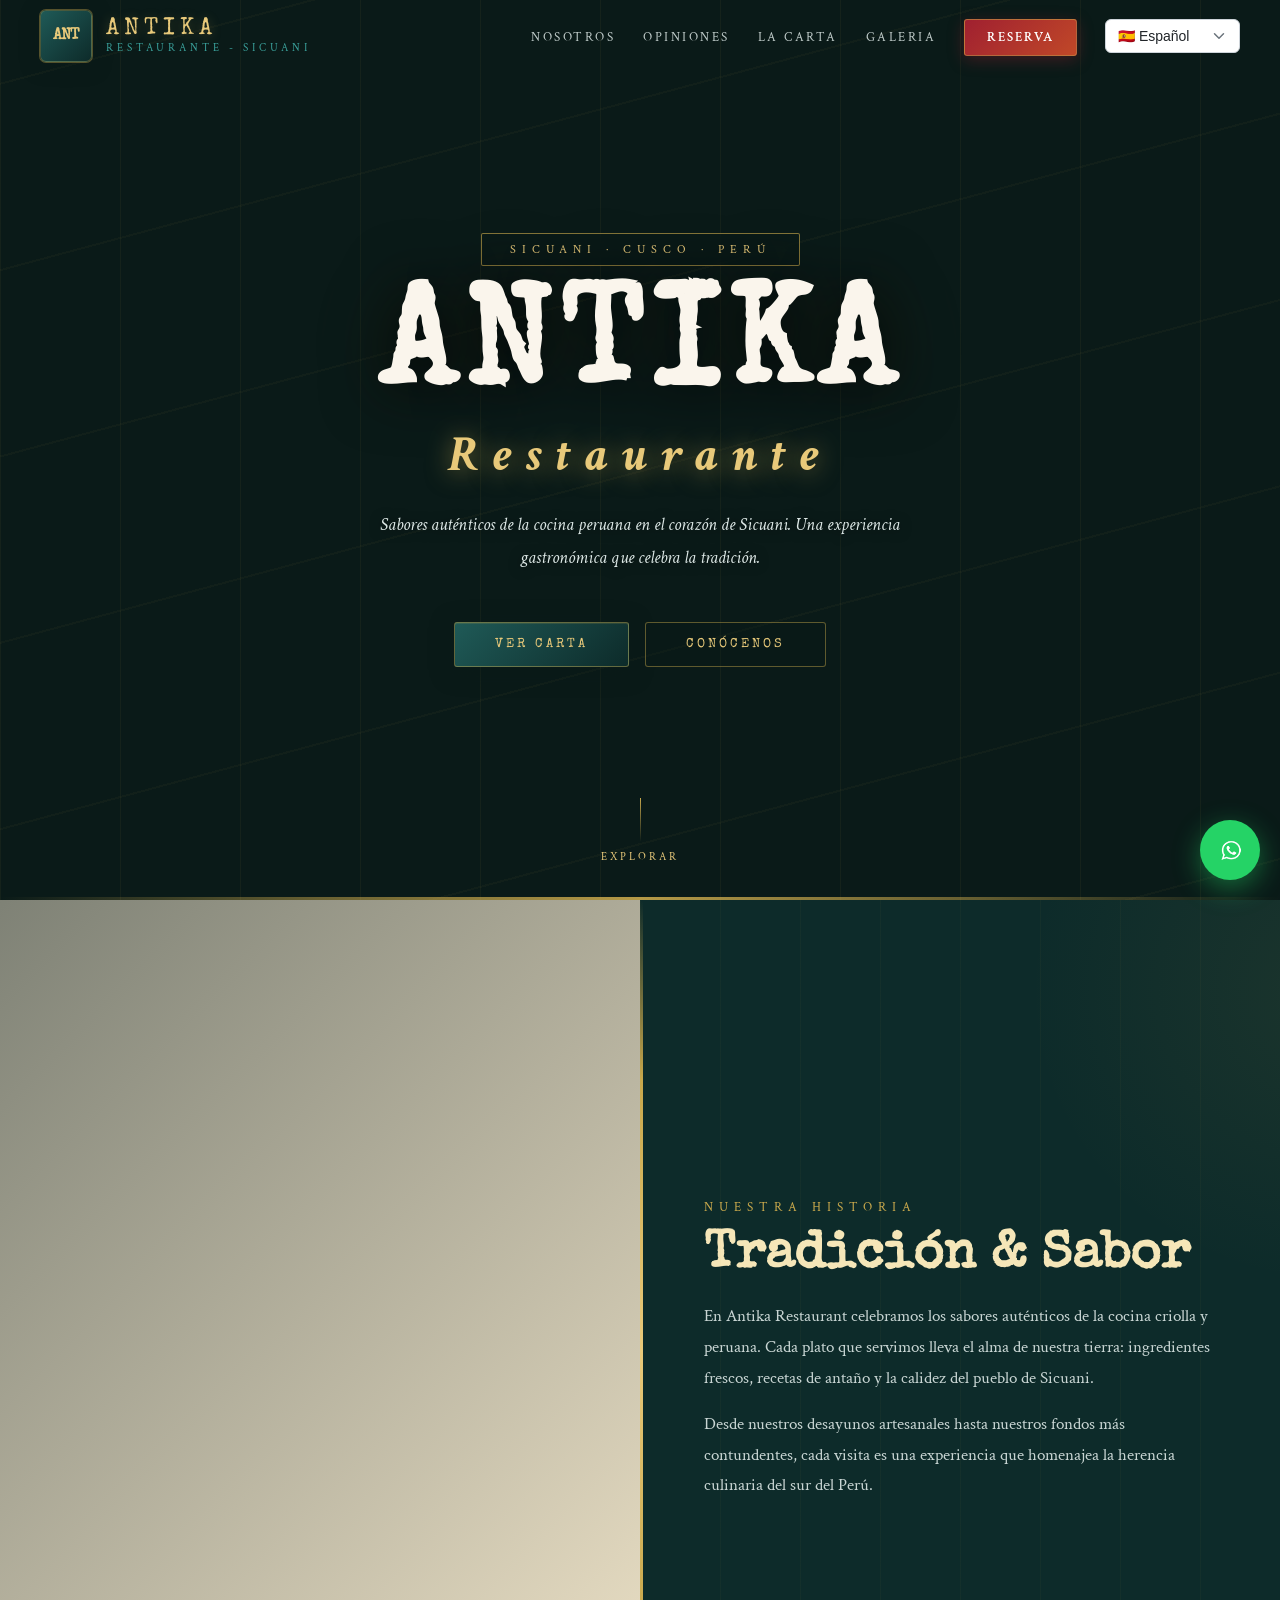
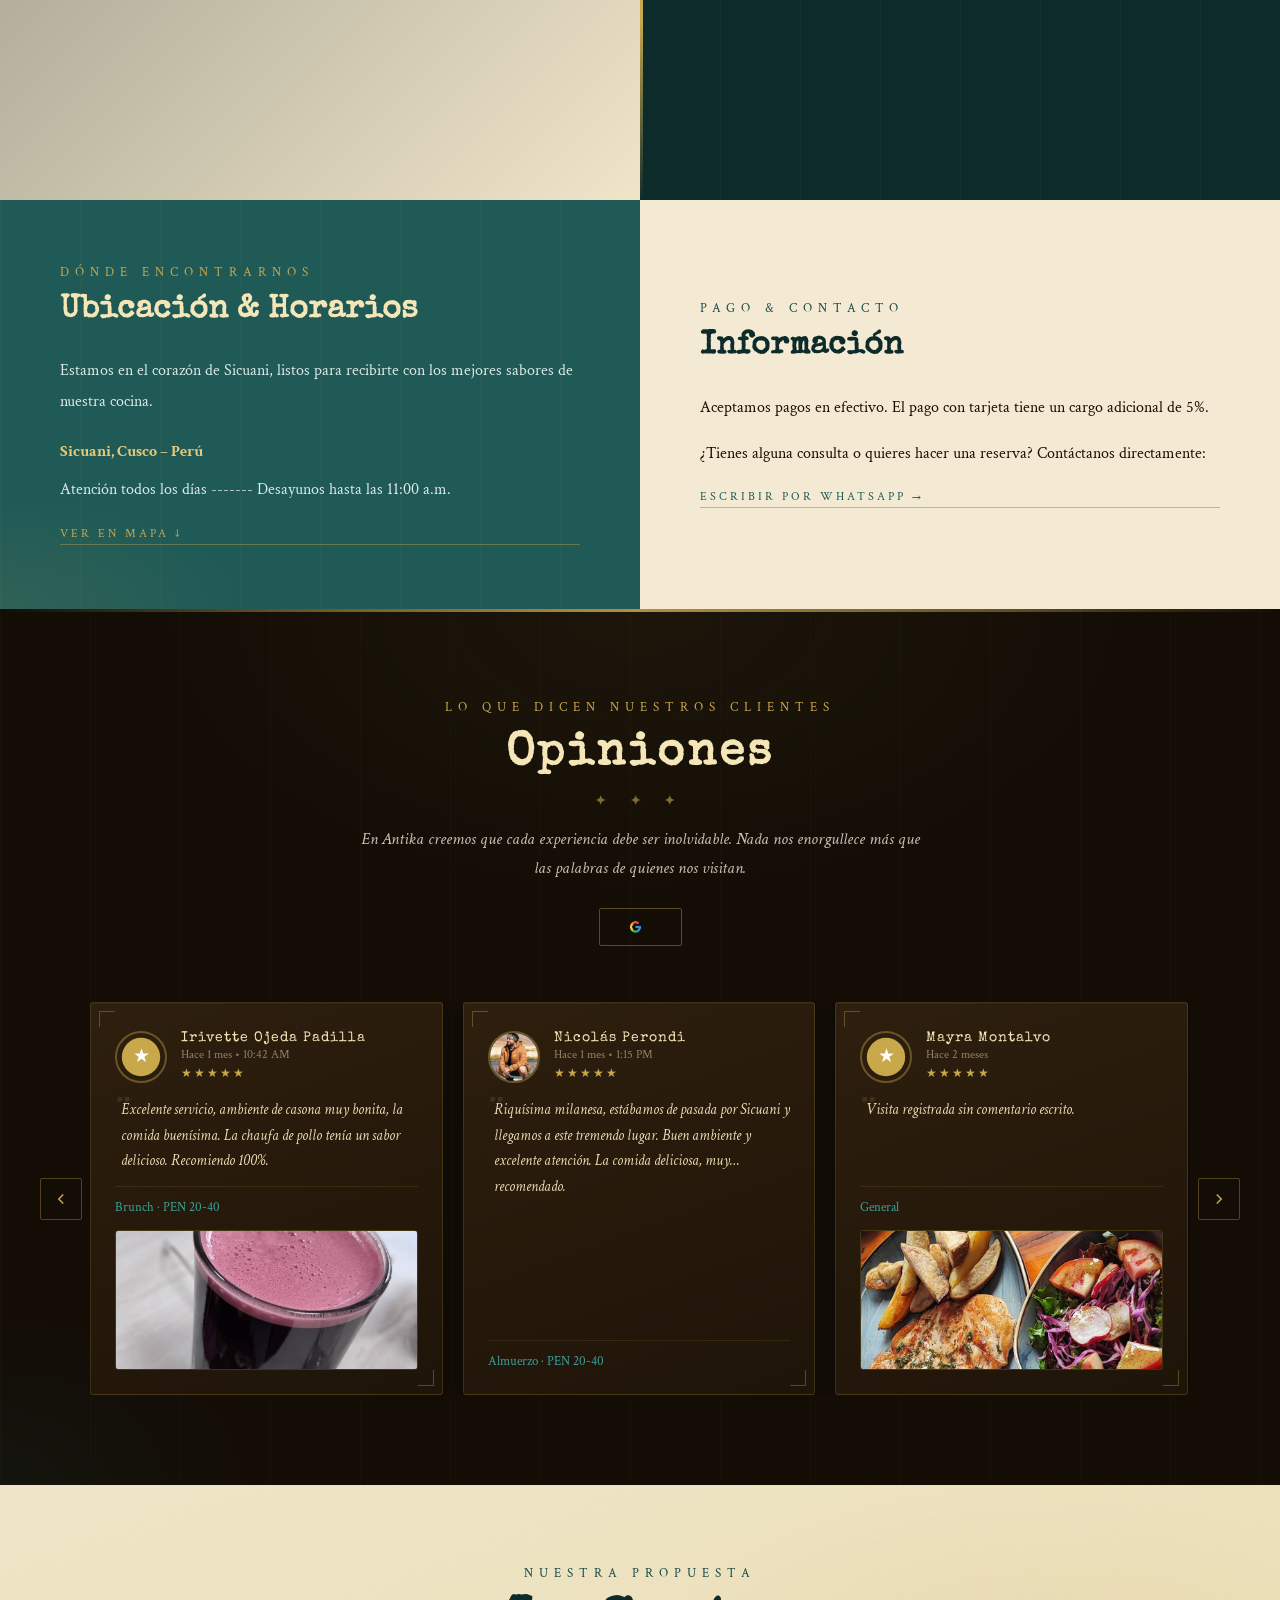
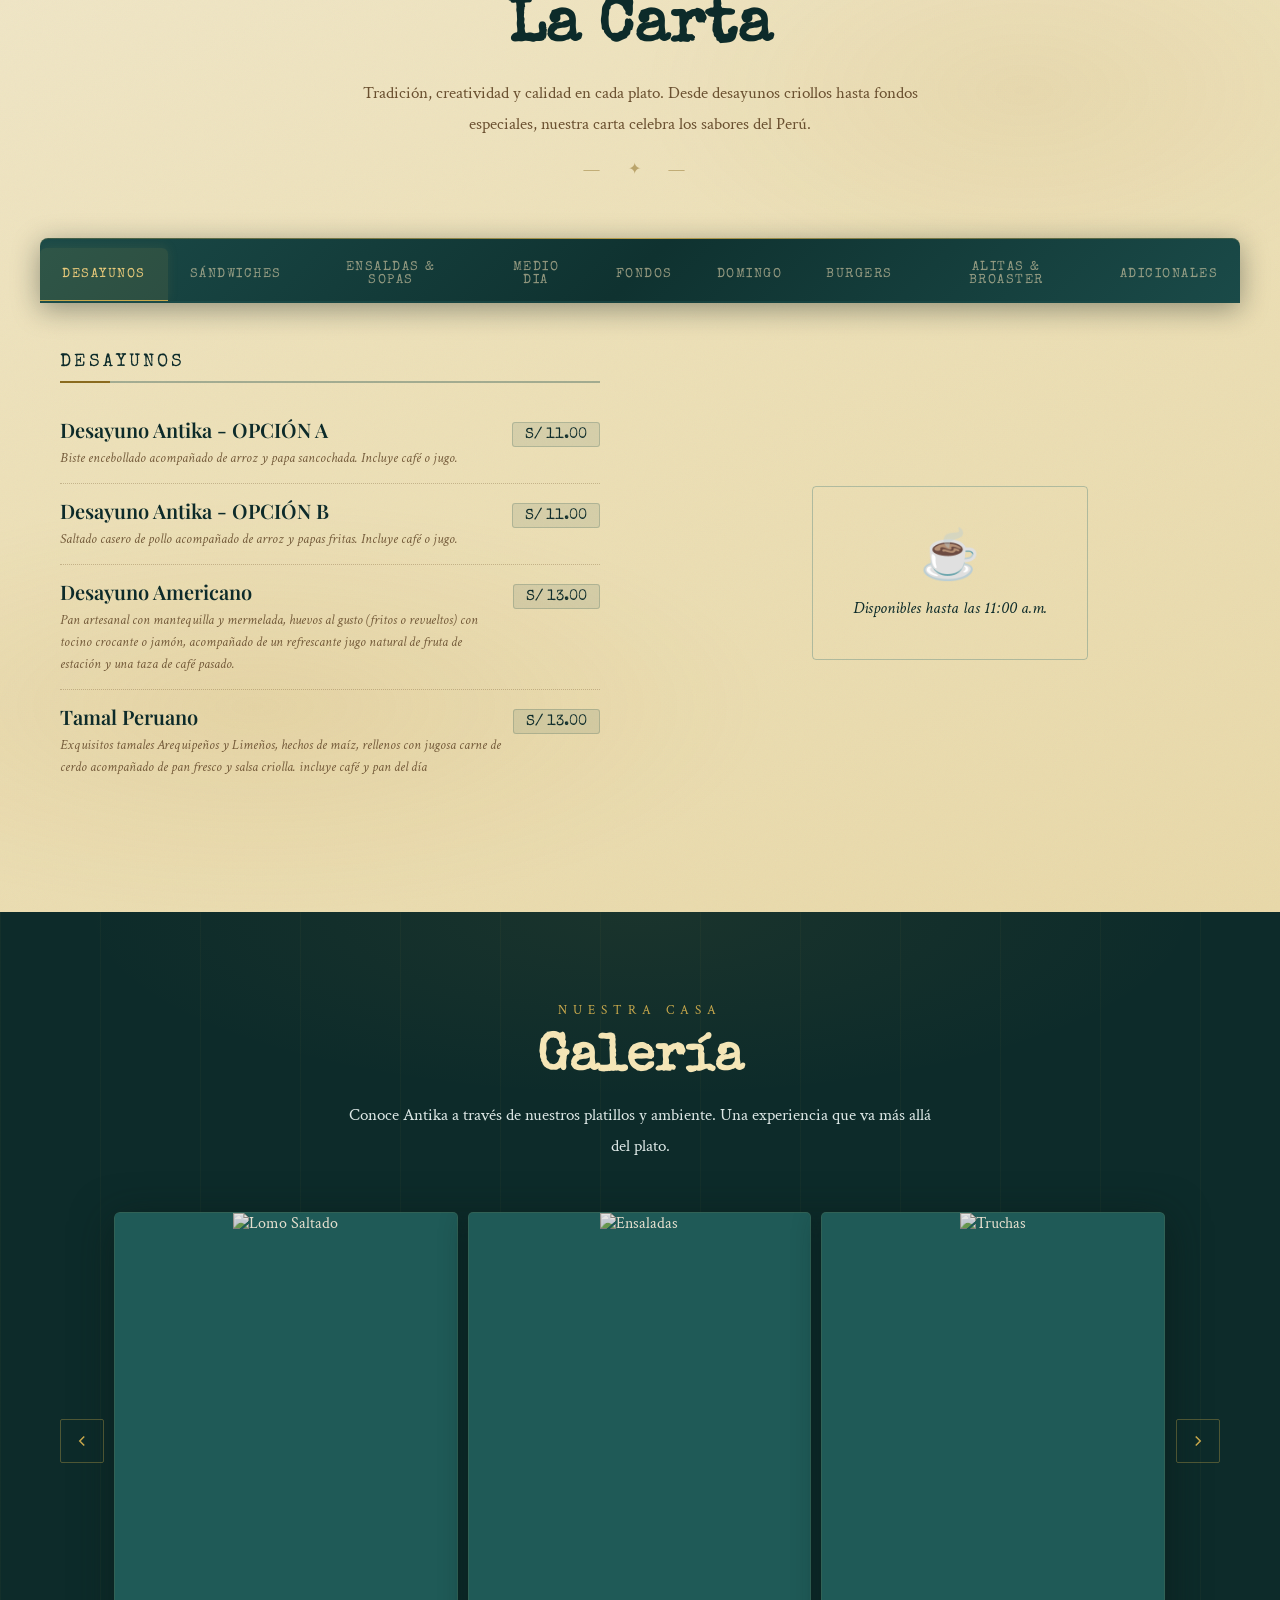
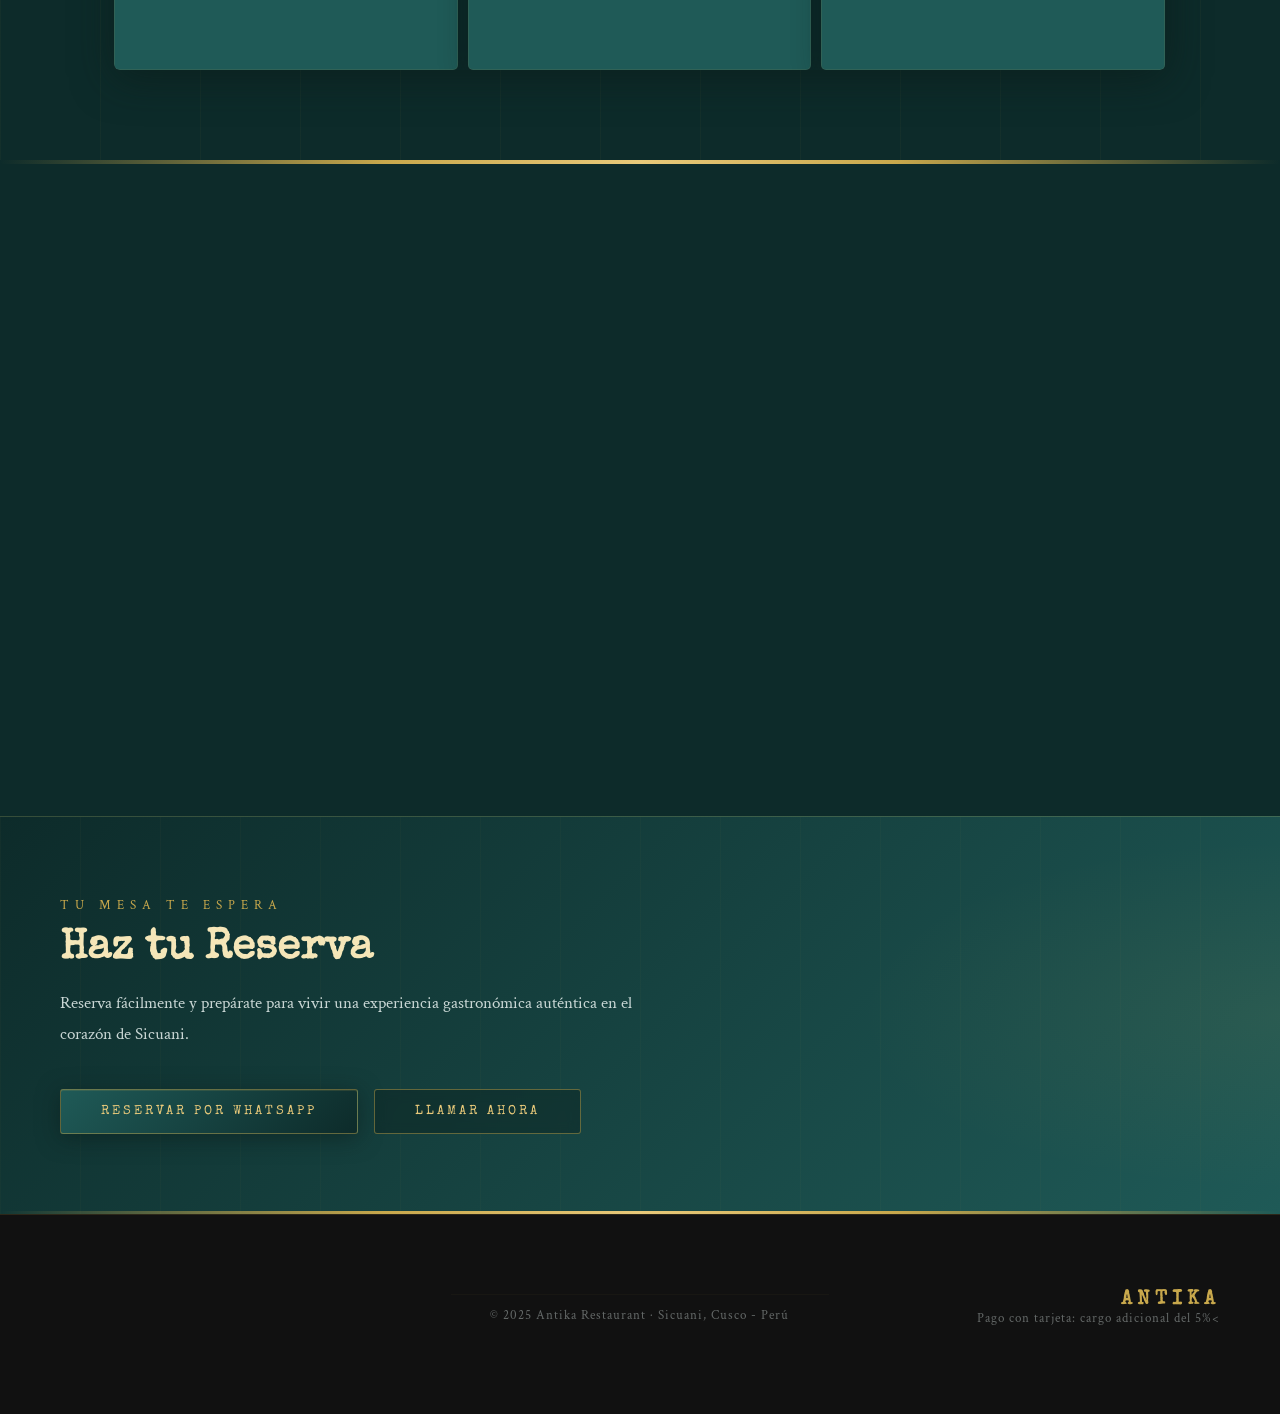
==== commit 96f57d2a: "jose" ====
--- a/frontend/pages/index.html
+++ b/frontend/pages/index.html
@@ -132,14 +132,15 @@
   </div>
 
   <div class="tab-nav">
-    <button class="tab-btn active" onclick="showTab('desayunos', this)" data-i18n="comida1"></button>
-    <button class="tab-btn" onclick="showTab('sandwiches', this)" data-i18n="comida2"></button>
-    <button class="tab-btn" onclick="showTab('ensaladas', this)" data-i18n="comida3"></button>
-    <button class="tab-btn" onclick="showTab('mediodia', this)" data-i18n="comida4"></button>
-    <button class="tab-btn" onclick="showTab('fondos', this)" data-i18n="comida5"></button>
-    <button class="tab-btn" onclick="showTab('burgers', this)" data-i18n="comida6"></button>
-    <button class="tab-btn" onclick="showTab('alitas', this)" data-i18n="comida7"></button>
-    <button class="tab-btn" onclick="showTab('adicionales', this)" data-i18n="comida8"></button>
+    <button class="tab-btn active" onclick="showTab('desayunos', this)" data-menu="desayunos" data-i18n="comida1"></button>
+    <button class="tab-btn" onclick="showTab('sandwiches', this)" data-menu="sandwiches" data-i18n="comida2"></button>
+    <button class="tab-btn" onclick="showTab('ensaladas', this)" data-menu="ensaladas" data-i18n="comida3"></button>
+    <button class="tab-btn" onclick="showTab('mediodia', this)" data-menu="mediodia" data-i18n="comida4"></button>
+    <button class="tab-btn" onclick="showTab('fondos', this)" data-menu="fondos" data-i18n="comida5"></button>
+    <button class="tab-btn" onclick="showTab('domingo', this)" data-menu="domingo" data-i18n="comida9"></button>
+    <button class="tab-btn" onclick="showTab('burgers', this)" data-menu="burgers" data-i18n="comida6"></button>
+    <button class="tab-btn" onclick="showTab('alitas', this)" data-menu="alitas" data-i18n="comida7"></button>
+    <button class="tab-btn" onclick="showTab('adicionales', this)" data-menu="adicionales" data-i18n="comida8"></button>
   </div>
 
   <!-- DESAYUNOS -->
@@ -475,6 +476,15 @@
             <span class="item-desc">Champiñones frescos salteados con cebolla, tomate y ají amarillo. Con papas doradas y arroz.</span></div>
           <span class="item-price">S/ 27.00</span>
         </div>
+      </div>
+    </div>
+  </div>
+
+  <!-- ESPECIALES DE DOMINGO -->
+  <div id="tab-domingo" class="tab-panel">
+    <div class="menu-columns">
+      <div>
+        <!-- Los items se cargan dinámicamente desde menu.json -->
       </div>
     </div>
   </div>
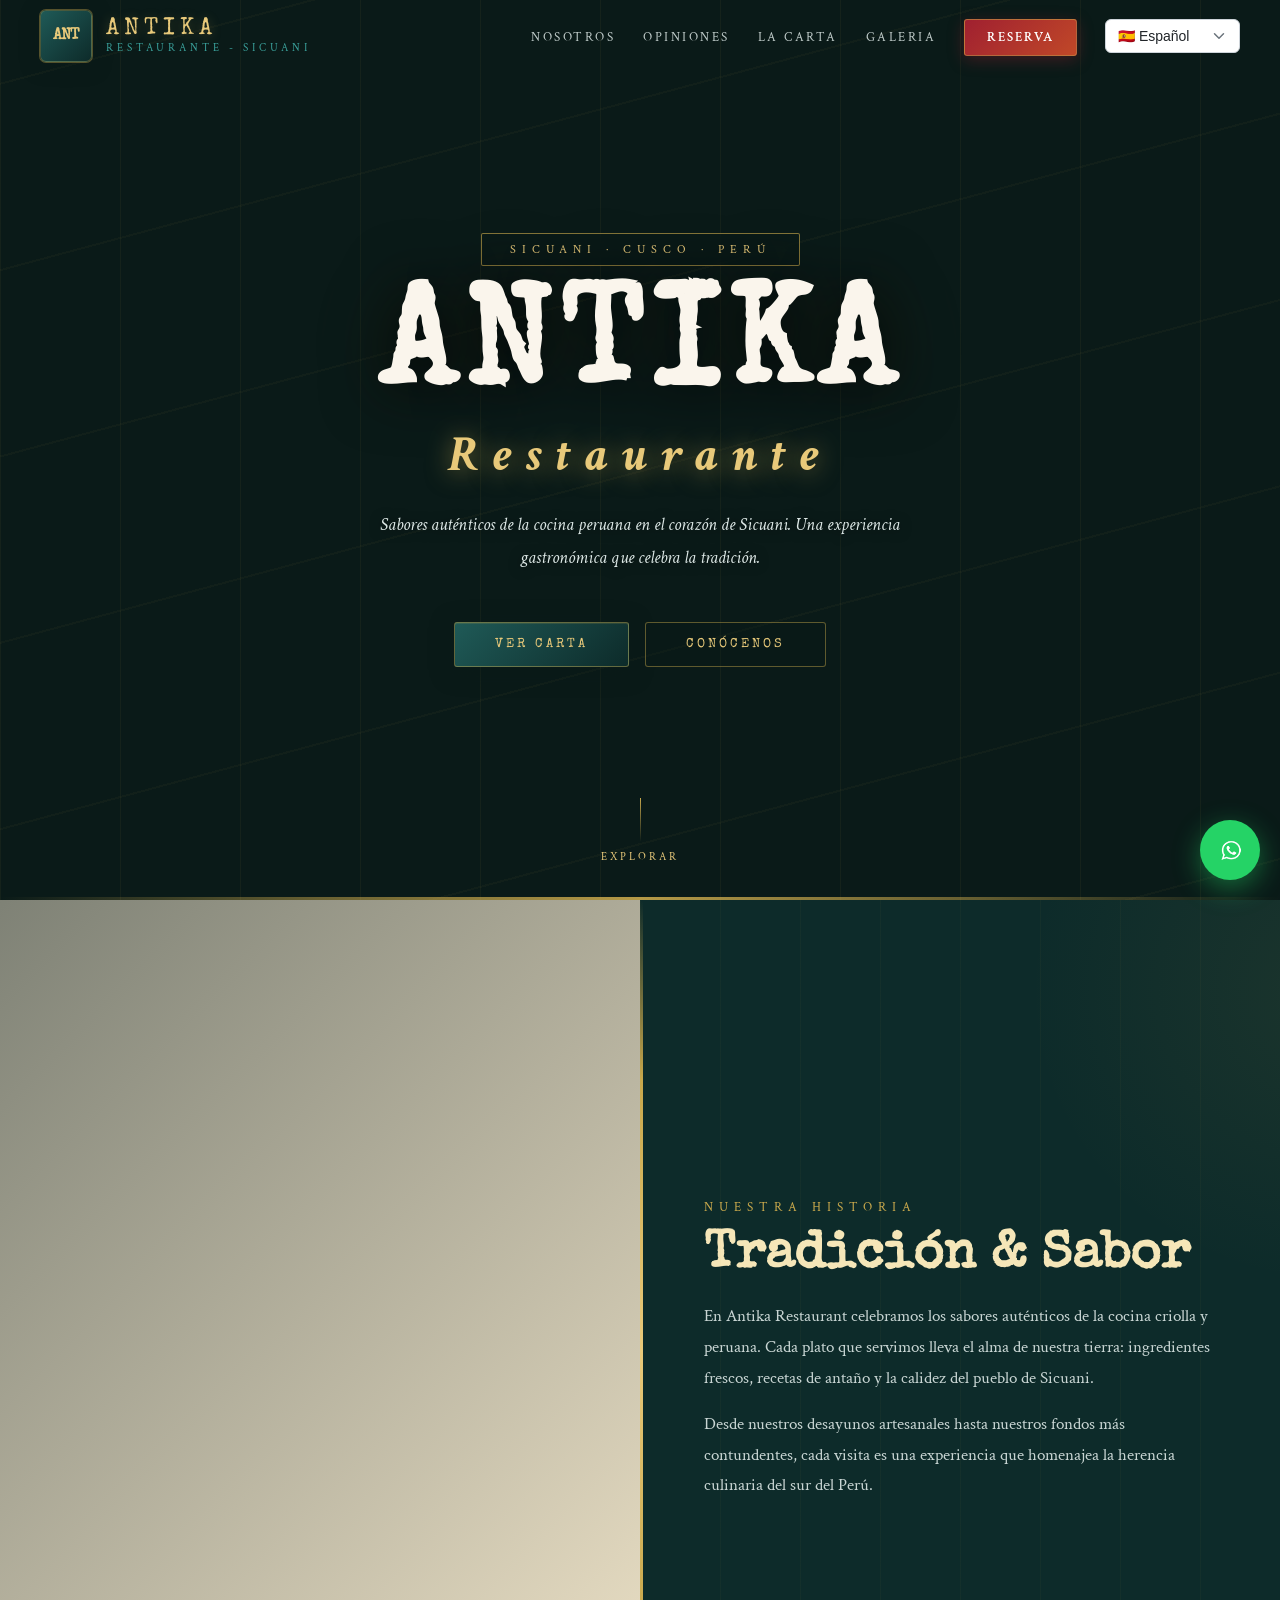
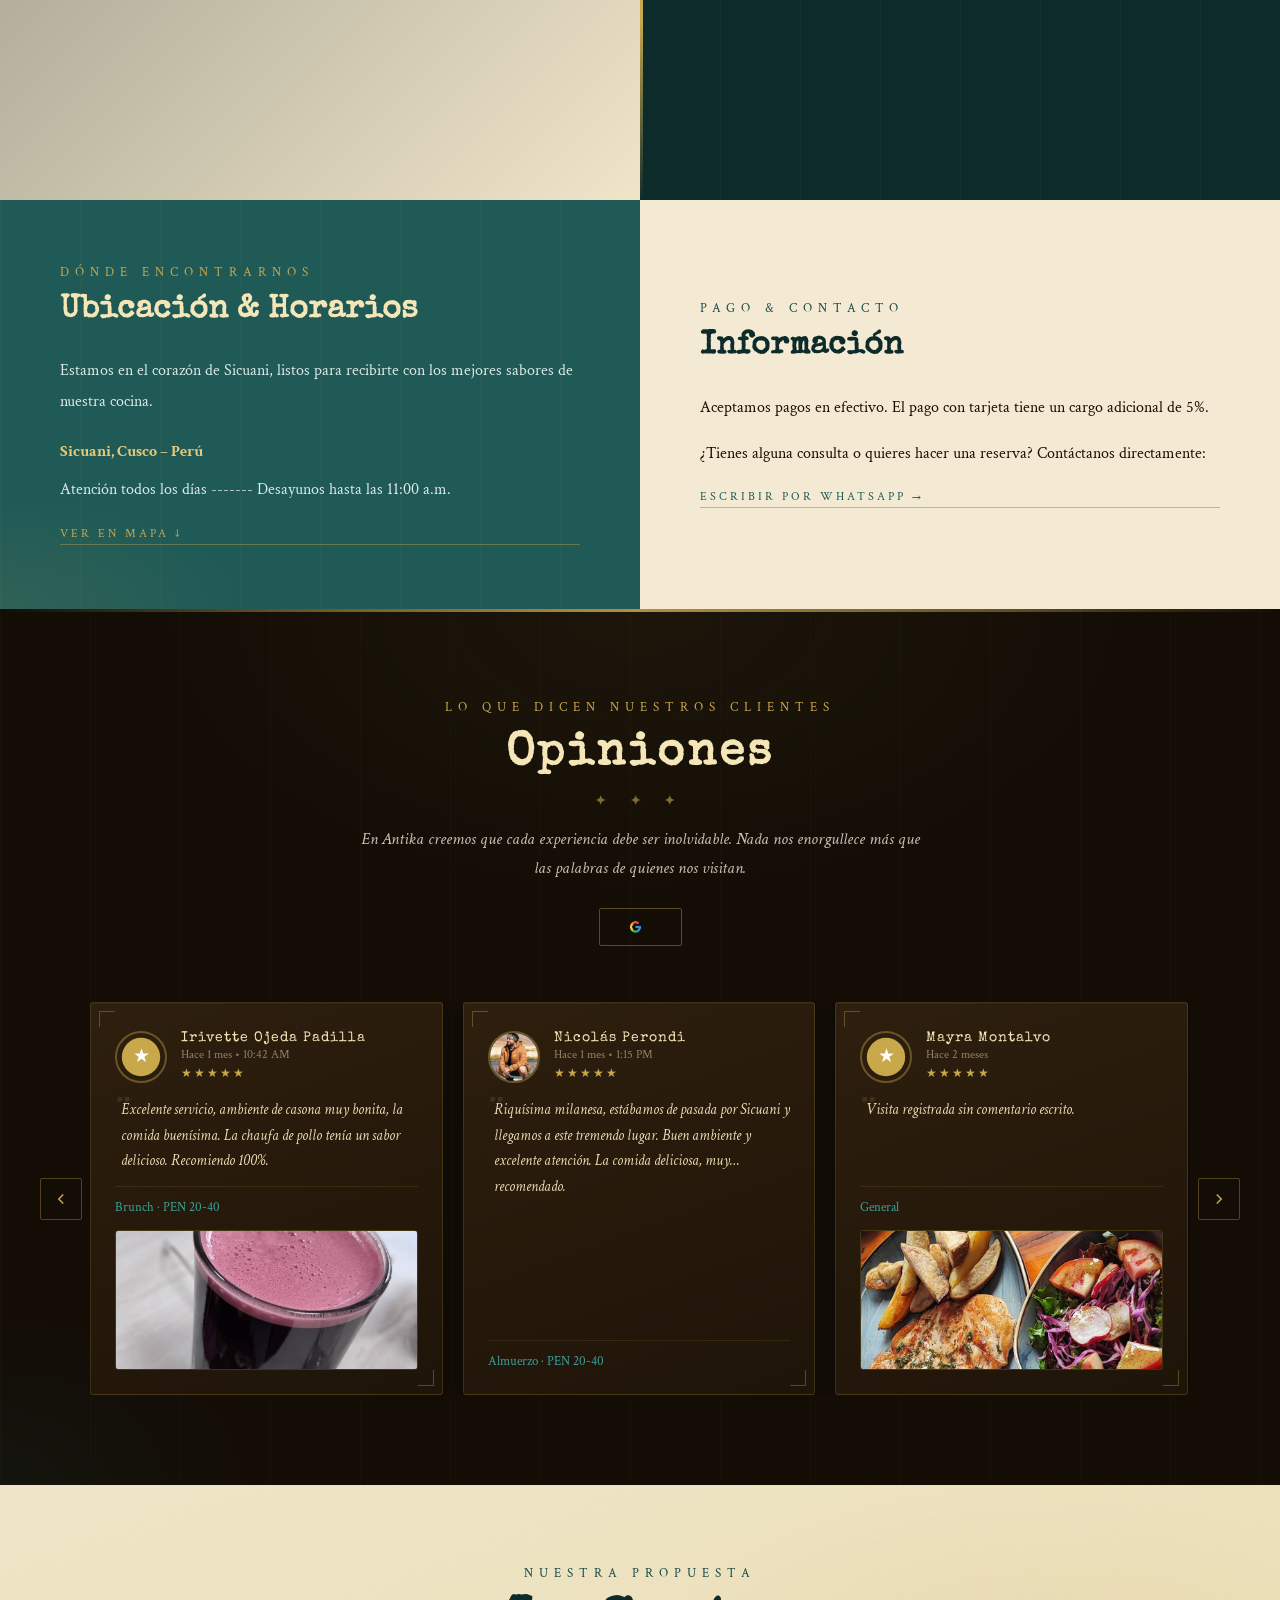
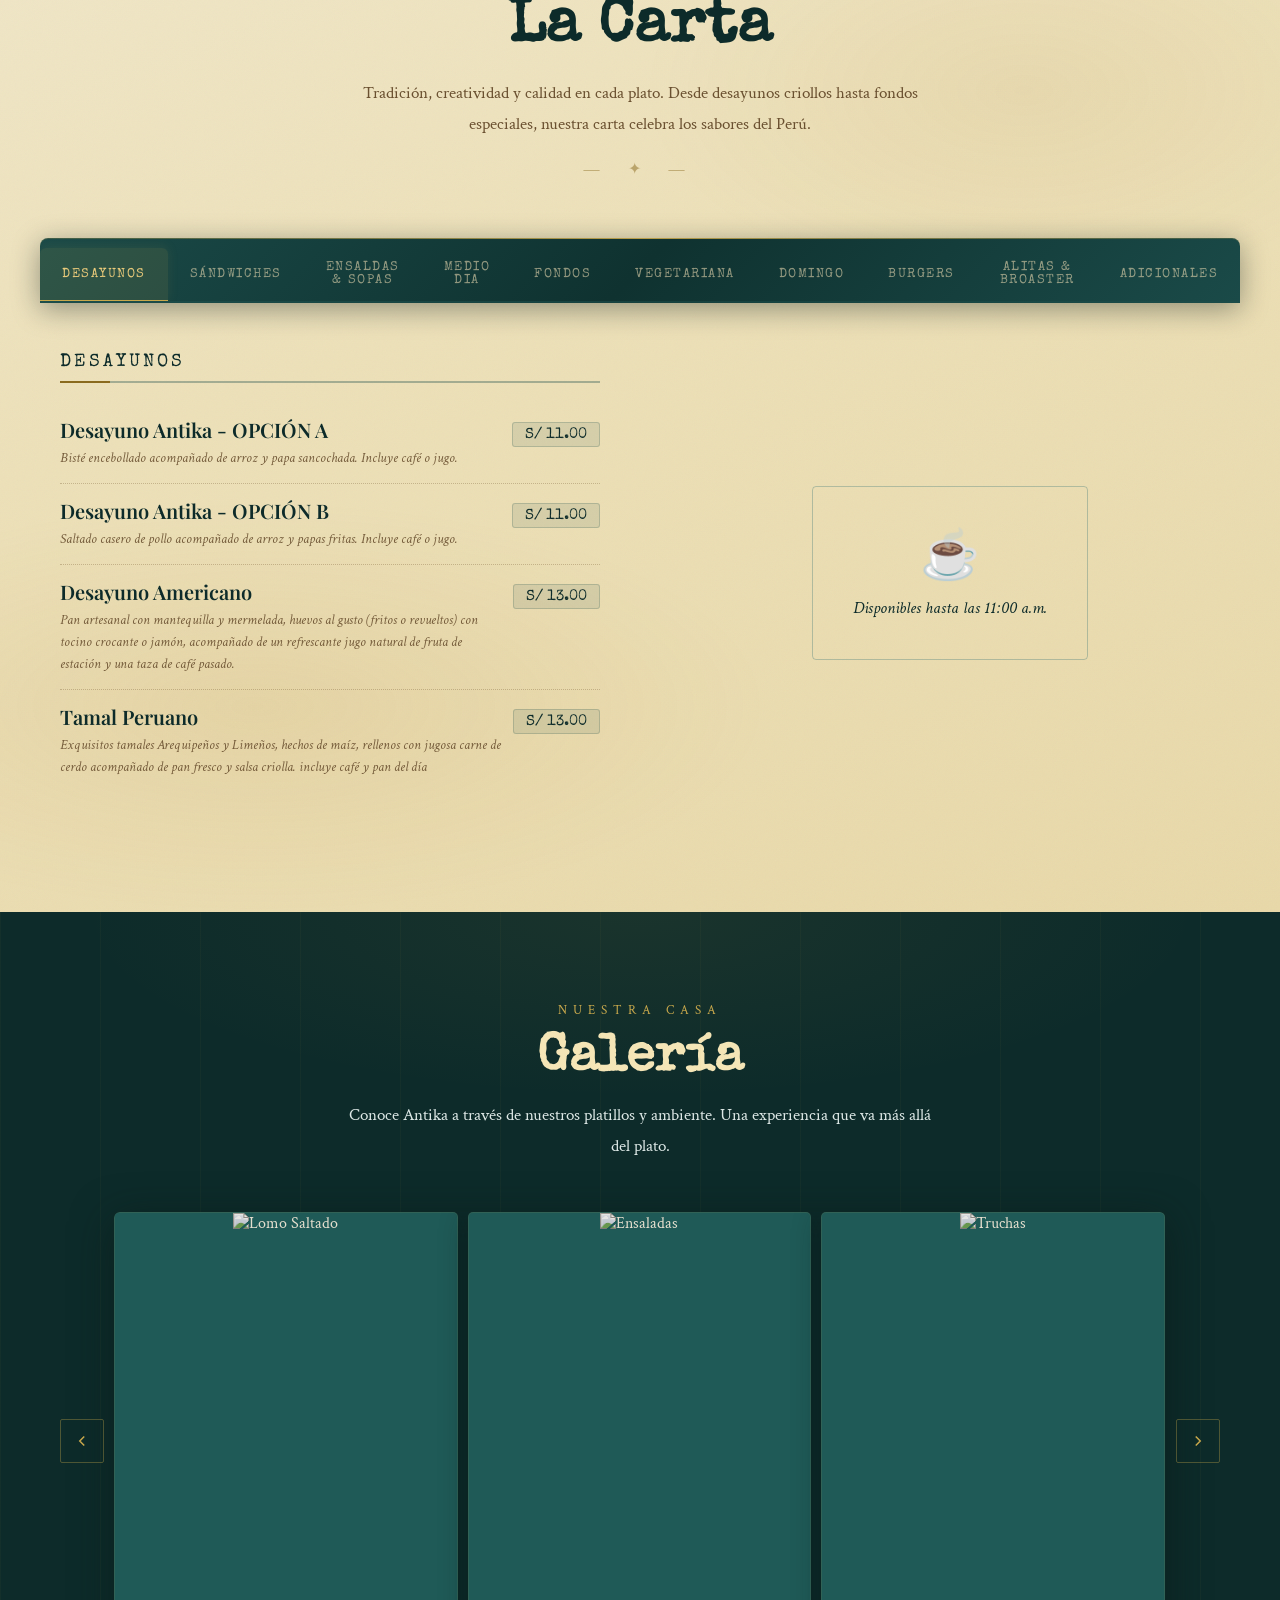
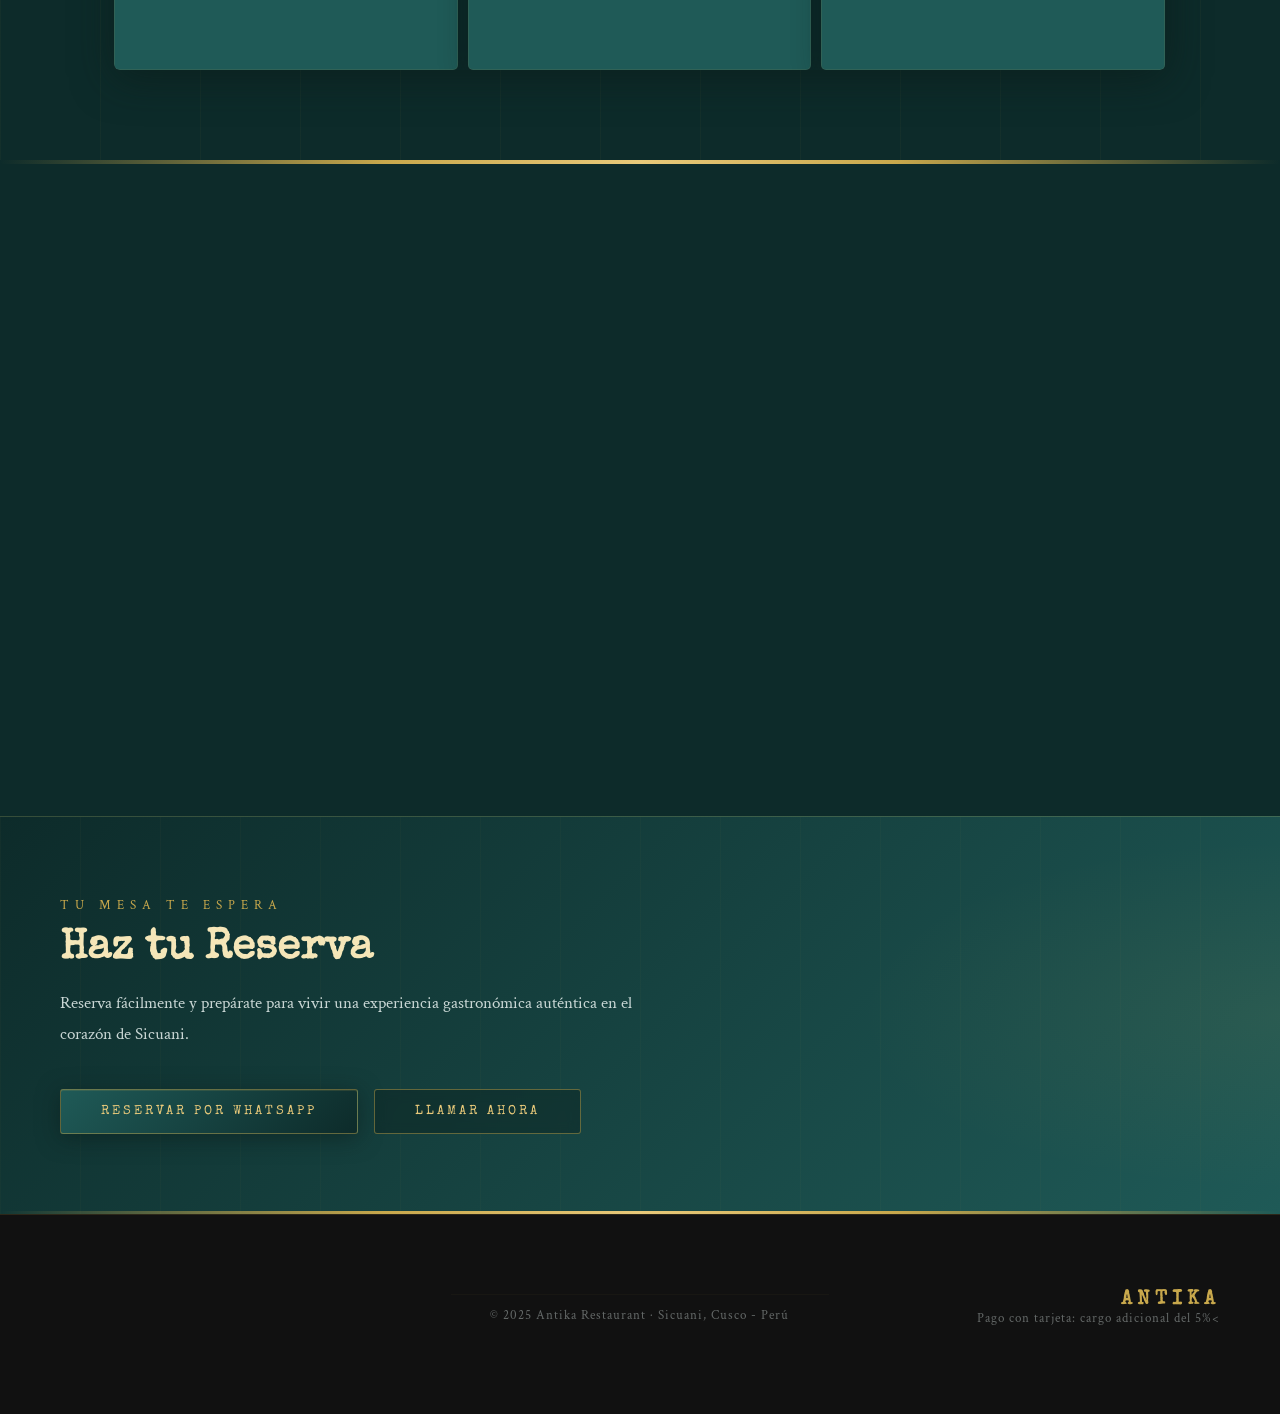
==== commit e7da015d: "ahora funciona todo el idioma agregue vegetariana, no toque el traductor principal" ====
--- a/frontend/pages/index.html
+++ b/frontend/pages/index.html
@@ -137,6 +137,7 @@
     <button class="tab-btn" onclick="showTab('ensaladas', this)" data-menu="ensaladas" data-i18n="comida3"></button>
     <button class="tab-btn" onclick="showTab('mediodia', this)" data-menu="mediodia" data-i18n="comida4"></button>
     <button class="tab-btn" onclick="showTab('fondos', this)" data-menu="fondos" data-i18n="comida5"></button>
+    <button class="tab-btn" onclick="showTab('vegetariana', this)" data-menu="vegetariana" data-i18n="vegetariana"></button>
     <button class="tab-btn" onclick="showTab('domingo', this)" data-menu="domingo" data-i18n="comida9"></button>
     <button class="tab-btn" onclick="showTab('burgers', this)" data-menu="burgers" data-i18n="comida6"></button>
     <button class="tab-btn" onclick="showTab('alitas', this)" data-menu="alitas" data-i18n="comida7"></button>
@@ -145,339 +146,32 @@
 
   <!-- DESAYUNOS -->
   <div id="tab-desayunos" class="tab-panel active">
-    <div class="menu-columns">
-      <div>
-        <p class="menu-section-title" data-i18n="desayuno"></p>
-        <div class="menu-item">
-          <div class="item-info">
-            <span class="item-name" data-i18n="des"></span>
-            <span class="item-desc" data-i18n="opD"></span>
-          </div>
-          <span class="item-price">S/ 14.00</span>
-        </div>
-        <div class="menu-item">
-          <div class="item-info">
-            <span class="item-name" data-i18n="opD1"></span>
-            <span class="item-desc" data-i18n="opD2"></span>
-          </div>
-          <span class="item-price">S/ 13.00</span>
-        </div>
-        <div class="menu-item">
-          <div class="item-info">
-            <span class="item-name" data-i18n="opD3"></span>
-            <span class="item-desc" data-i18n="opD4"></span>
-          </div>
-          <span class="item-price">S/ 13.00</span>
-        </div>
-      </div>
-      <div style="display:flex;align-items:center;justify-content:center;">
-        <div style="text-align:center;padding:40px;border:1px solid rgba(42,107,112,0.3);border-radius:4px;">
-          <div style="font-family:'Special Elite',cursive;font-size:48px;color:var(--teal);margin-bottom:12px;">☕</div>
-          <p style="color:var(--teal-dark);font-style:italic;font-size:17px;" data-i18n="horario"></p>
-        </div>
-      </div>
-    </div>
+    <!-- Content rendered from menu.json -->
   </div>
 
   <!-- SÁNDWICHES -->
   <div id="tab-sandwiches" class="tab-panel">
-    <div class="menu-columns">
-      <div>
-        <p class="menu-section-title" data-i18n="sandwiches"></p>
-        <div class="menu-item">
-          <div class="item-info">
-            <span class="item-name" data-i18n="san"></span>
-            <span class="item-desc" data-i18n="san1"></span>
-          </div>
-          <span class="item-price">S/ 16.00</span>
-        </div>
-        <div class="menu-item">
-          <div class="item-info">
-            <span class="item-name" data-i18n="san2"></span>
-            <span class="item-desc" data-i18n="san3"></span>
-          </div>
-          <span class="item-price">S/ 15.00</span>
-        </div>
-        <div class="menu-item">
-          <div class="item-info">
-            <span class="item-name" data-i18n="san4"></span>
-            <span class="item-desc" data-i18n="san5"></span>
-          </div>
-          <span class="item-price">S/ 14.00</span>
-        </div>
-        <div class="menu-item">
-          <div class="item-info">
-            <span class="item-name" data-i18n="san6"></span>
-            <span class="item-desc" data-i18n="san7"></span>
-          </div>
-          <span class="item-price">S/ 12.00</span>
-        </div>
-        <div class="menu-item">
-          <div class="item-info">
-            <span class="item-name" data-i18n="san8"></span>
-            <span class="item-desc" data-i18n="san9"></span>
-          </div>
-          <span class="item-price">S/ 10.00</span>
-        </div>
-      </div>
-      <div>
-        <p class="menu-section-title" style="visibility:hidden;">—</p>
-        <div class="menu-item">
-          <div class="item-info">
-            <span class="item-name" data-i18n="san10"></span>
-            <span class="item-desc" data-i18n="san11"></span>
-          </div>
-          <span class="item-price">S/ 10.00</span>
-        </div>
-        <div class="menu-item">
-          <div class="item-info">
-            <span class="item-name" data-i18n="san12"></span>
-            <span class="item-desc" data-i18n="san13"></span>
-          </div>
-          <span class="item-price">S/ 15.00</span>
-        </div>
-        <div class="menu-item">
-          <div class="item-info">
-            <span class="item-name" data-i18n="san14"></span>
-            <span class="item-desc" data-i18n="san15"></span>
-          </div>
-          <span class="item-price">S/ 15.00</span>
-        </div>
-        <div class="menu-item">
-          <div class="item-info">
-            <span class="item-name" data-i18n="san16"></span>
-            <span class="item-desc" data-i18n="san17"></span>
-          </div>
-          <span class="item-price">S/ 13.00</span>
-        </div>
-      </div>
-    </div>
+    <!-- Content rendered from menu.json -->
   </div>
 
   <!-- ENSALADAS Y SOPAS -->
   <div id="tab-ensaladas" class="tab-panel">
-    <div class="menu-columns">
-      <div>
-        <p class="menu-section-title" data-i18n="ensa"></p>
-        <div class="menu-item">
-          <div class="item-info">
-            <span class="item-name" data-i18n="ensa1"></span>
-            <span class="item-desc" data-i18n="ensa2"></span>
-          </div>
-          <span class="item-price">S/ 15.00</span>
-        </div>
-        <div class="menu-item">
-          <div class="item-info">
-            <span class="item-name" data-i18n="ensa3"></span>
-            <span class="item-desc" data-i18n="ensa4"></span>
-          </div>
-          <span class="item-price">S/ 16.00</span>
-        </div>
-        <div class="menu-item">
-          <div class="item-info">
-            <span class="item-name" data-i18n="ensa5"></span>
-            <span class="item-desc" data-i18n="ensa6"></span>
-          </div>
-          <span class="item-price">S/ 18.00</span>
-        </div>
-      </div>
-      <div>
-        <p class="menu-section-title" data-i18n="soup"></p>
-        <div class="menu-item">
-          <div class="item-info">
-            <span class="item-name" data-i18n="soup1"></span>
-            <span class="item-desc" data-i18n="soup2"></span>
-          </div>
-          <span class="item-price">S/ 16.00</span>
-        </div>
-        <div class="menu-item">
-          <div class="item-info">
-            <span class="item-name" data-i18n="soup3"></span>
-            <span class="item-desc" data-i18n="soup4"></span>
-          </div>
-          <span class="item-price">S/ 18.00</span>
-        </div>
-        <div class="menu-item">
-          <div class="item-info">
-            <span class="item-name" data-i18n="soup5"></span>
-            <span class="item-desc" data-i18n="soup6"></span>
-          </div>
-          <span class="item-price">S/ 20.00</span>
-        </div>
-      </div>
-    </div>
+    <!-- Content rendered from menu.json -->
   </div>
 
   <!-- MEDIO DÍA CRIOLLO -->
   <div id="tab-mediodia" class="tab-panel">
-    <div class="menu-columns">
-      <div>
-        <p class="menu-section-title" data-i18n="medio">Medio Día Criollo</p>
-        <div class="menu-item">
-          <div class="item-info">
-            <span class="item-name">Arroz con Pollo</span>
-            <span class="item-desc" data-i18n="medio1"></span>
-          </div>
-          <span class="item-price">S/ 22.00</span>
-        </div>
-        <div class="menu-item">
-          <div class="item-info">
-            <span class="item-name">Lengua Almendrada</span>
-            <span class="item-desc" data-i18n="medio2"></span>
-          </div>
-          <span class="item-price">S/ 18.00</span>
-        </div>
-        <div class="menu-item">
-          <div class="item-info">
-            <span class="item-name">Estofado de Res</span>
-            <span class="item-desc" data-i18n="medio3"></span>
-          </div>
-          <span class="item-price">S/ 22.00</span>
-        </div>
-        <div class="menu-item">
-          <div class="item-info">
-            <span class="item-name">Frejol con Seco de Res</span>
-            <span class="item-desc" data-i18n="medio4"></span>
-          </div>
-          <span class="item-price">S/ 22.00</span>
-        </div>
-      </div>
-      <div>
-        <p class="menu-section-title" style="visibility:hidden;">—</p>
-        <div class="menu-item">
-          <div class="item-info">
-            <span class="item-name">Ají de Gallina</span>
-            <span class="item-desc" data-i18n="medio5"></span>
-          </div>
-          <span class="item-price">S/ 22.00</span>
-        </div>
-        <div class="menu-item">
-          <div class="item-info">
-            <span class="item-name">Asado a la Olla con Puré o Tallarín</span>
-            <span class="item-desc" data-i18n="medio6"></span>
-          </div>
-          <span class="item-price">S/ 22.00</span>
-        </div>
-        <div class="menu-item">
-          <div class="item-info">
-            <span class="item-name">Malaya Dorada</span>
-            <span class="item-desc" data-i18n="medio7"></span>
-          </div>
-          <span class="item-price">S/ 22.00</span>
-        </div>
-        <div class="menu-item">
-          <div class="item-info">
-            <span class="item-name">Apanado al Jugo</span>
-            <span class="item-desc" data-i18n="medio8"></span>
-          </div>
-          <span class="item-price">S/ 22.00</span>
-        </div>
-      </div>
-    </div>
-    <div class="menu-note" style="margin-top:40px;" data-i18n="medio9"></div>
+    <!-- Content rendered from menu.json -->
   </div>
 
   <!-- FONDOS -->
   <div id="tab-fondos" class="tab-panel">
-    <div class="menu-columns">
-      <div>
-        <p class="menu-section-title">Fondos</p>
-        <div class="menu-item">
-          <div class="item-info"><span class="item-name">Chaufa de Pollo</span>
-            <span class="item-desc">Arroz frito salteado al wok con pollo, huevo, cebollita china y ajonjolí.</span></div>
-          <span class="item-price">S/ 18.00</span>
-        </div>
-        <div class="menu-item">
-          <div class="item-info"><span class="item-name">Chaufa Agridulce</span>
-            <span class="item-desc">Arroz frito al estilo peruano con crujientes trozos de pollo en salsa agridulce.</span></div>
-          <span class="item-price">S/ 23.00</span>
-        </div>
-        <div class="menu-item">
-          <div class="item-info"><span class="item-name">Corazón Anticuchero</span>
-            <span class="item-desc">Corazón de res marinado en salsa anticuchera, salteado al wok con toque ahumado.</span></div>
-          <span class="item-price">S/ 23.00</span>
-        </div>
-        <div class="menu-item">
-          <div class="item-info"><span class="item-name">Pollo a la Plancha</span>
-            <span class="item-desc">Pechuga dorada a la perfección, sazonada con especias especiales.</span></div>
-          <span class="item-price">S/ 22.00</span>
-        </div>
-        <div class="menu-item">
-          <div class="item-info"><span class="item-name">Bistec a lo Pobre</span>
-            <span class="item-desc">Bistec a la plancha con arroz blanco, papas fritas, huevo frito y plátano frito o salchicha.</span></div>
-          <span class="item-price">S/ 27.00</span>
-        </div>
-        <div class="menu-item">
-          <div class="item-info"><span class="item-name">Milanesa de Pollo / Carne</span>
-            <span class="item-desc">Filete empanizado y dorado. Con papas fritas, arroz y ensalada fresca.</span></div>
-          <span class="item-price">S/ 24.00</span>
-        </div>
-        <div class="menu-item">
-          <div class="item-info"><span class="item-name">Trucha a la Menuere</span>
-            <span class="item-desc">Filete de trucha con mantequilla, limón y finas hierbas. Con puré de papa y ensalada.</span></div>
-          <span class="item-price">S/ 24.00</span>
-        </div>
-        <div class="menu-item">
-          <div class="item-info"><span class="item-name">Trucha Fungi</span>
-            <span class="item-desc">Filete de trucha en salsa de champiñones y bechamel. Con puré de papa y ensalada fresca.</span></div>
-          <span class="item-price">S/ 25.00</span>
-        </div>
-      </div>
-      <div>
-        <p class="menu-section-title">Saltados &amp; Especiales</p>
-        <div class="menu-item">
-          <div class="item-info"><span class="item-name">Saltado de Pollo</span>
-            <span class="item-desc">Pollo salteado al wok con cebolla, tomate y ají amarillo. Con papas fritas y arroz blanco.</span></div>
-          <span class="item-price">S/ 25.00</span>
-        </div>
-        <div class="menu-item">
-          <div class="item-info"><span class="item-name">Lomo Saltado</span>
-            <span class="item-desc">Lomo de res salteado al wok con cebolla, tomate y ají amarillo. Con papas fritas y arroz.</span></div>
-          <span class="item-price">S/ 28.00</span>
-        </div>
-        <div class="menu-item">
-          <div class="item-info"><span class="item-name">Tallarín Saltado de Pollo</span>
-            <span class="item-desc">Fideos salteados con pollo, cebolla, tomate y ají amarillo.</span></div>
-          <span class="item-price">S/ 25.00</span>
-        </div>
-        <div class="menu-item">
-          <div class="item-info"><span class="item-name">Tallarín Saltado de Lomo</span>
-            <span class="item-desc">Fideos salteados con lomo de res, cebolla, tomate y ají amarillo.</span></div>
-          <span class="item-price">S/ 28.00</span>
-        </div>
-        <div class="menu-item">
-          <div class="item-info"><span class="item-name">Lomo Saltado al Pesto / Huancaína</span>
-            <span class="item-desc">Lomo saltado con fettuccine en salsa cremosa a elección.</span></div>
-          <span class="item-price">S/ 32.00</span>
-        </div>
-        <div class="menu-item">
-          <div class="item-info"><span class="item-name">Pulpo Anticuchero</span>
-            <span class="item-desc">Pulpo marinado en salsa anticuchera, ahumado y suave. Con papas doradas, choclo americano y piña.</span></div>
-          <span class="item-price">S/ 42.00</span>
-        </div>
-        <p class="menu-section-title" style="margin-top:28px;">Opciones Vegetarianas</p>
-        <div class="menu-item">
-          <div class="item-info"><span class="item-name">Chaufa de Champiñones</span>
-            <span class="item-desc">Chaufa salteado al wok con champiñones frescos, huevo y cebollita china.</span></div>
-          <span class="item-price">S/ 18.00</span>
-        </div>
-        <div class="menu-item">
-          <div class="item-info"><span class="item-name">Kapchi de Habas</span>
-            <span class="item-desc">Guiso andino con habas frescas, papa, queso y un toque de huacatay.</span></div>
-          <span class="item-price">S/ 18.00</span>
-        </div>
-        <div class="menu-item">
-          <div class="item-info"><span class="item-name">Tallarín Saltado de Verduras</span>
-            <span class="item-desc">Fideos salteados con mezcla fresca de verduras y champiñones.</span></div>
-          <span class="item-price">S/ 25.00</span>
-        </div>
-        <div class="menu-item">
-          <div class="item-info"><span class="item-name">Saltado de Champiñones</span>
-            <span class="item-desc">Champiñones frescos salteados con cebolla, tomate y ají amarillo. Con papas doradas y arroz.</span></div>
-          <span class="item-price">S/ 27.00</span>
-        </div>
-      </div>
-    </div>
+    <!-- Content rendered from menu.json -->
+  </div>
+
+  <!-- VEGETARIANA -->
+  <div id="tab-vegetariana" class="tab-panel">
+    <!-- Content rendered from menu.json -->
   </div>
 
   <!-- ESPECIALES DE DOMINGO -->
@@ -491,183 +185,17 @@
 
   <!-- BURGERS -->
   <div id="tab-burgers" class="tab-panel">
-    <div class="menu-columns">
-      <div>
-        <p class="menu-section-title">Burgers · Incluye papas fritas personales</p>
-        <div class="menu-item">
-          <div class="item-info"><span class="item-name">Clásica</span>
-            <span class="item-desc">Carne de res sazonada con especias, lechuga fresca y tomate.</span></div>
-          <span class="item-price">S/ 13.00</span>
-        </div>
-        <div class="menu-item">
-          <div class="item-info"><span class="item-name">Cheese Burger</span>
-            <span class="item-desc">Jugosa carne de res a la parrilla con queso derretido, lechuga fresca y tomate.</span></div>
-          <span class="item-price">S/ 15.00</span>
-        </div>
-        <div class="menu-item">
-          <div class="item-info"><span class="item-name">Bacon Burger</span>
-            <span class="item-desc">Carne de res con tocino ahumado, lechuga fresca y tomate en rodajas.</span></div>
-          <span class="item-price">S/ 15.00</span>
-        </div>
-        <div class="menu-item">
-          <div class="item-info"><span class="item-name">Parrillera</span>
-            <span class="item-desc">Carne de res con chorizo dorado, chimichurri casero, lechuga fresca y tomate.</span></div>
-          <span class="item-price">S/ 16.00</span>
-        </div>
-        <div class="menu-item">
-          <div class="item-info"><span class="item-name">Doble</span>
-            <span class="item-desc">Dos jugosas carnes de res a la parrilla, lechuga fresca y tomate en rodajas.</span></div>
-          <span class="item-price">S/ 17.00</span>
-        </div>
-      </div>
-      <div>
-        <p class="menu-section-title">Salchipapas</p>
-        <div class="menu-item">
-          <div class="item-info"><span class="item-name">Clásica</span>
-            <span class="item-desc">Crujientes papas fritas acompañadas de salchicha dorada.</span></div>
-          <span class="item-price">S/ 12.00</span>
-        </div>
-        <div class="menu-item">
-          <div class="item-info"><span class="item-name">Parrillera</span>
-            <span class="item-desc">Salchipapa con trozos de chorizo bañados en chimichurri casero.</span></div>
-          <span class="item-price">S/ 15.00</span>
-        </div>
-        <div class="menu-item">
-          <div class="item-info"><span class="item-name">Salchipollo</span>
-            <span class="item-desc">Salchipapa acompañada de pollo deshilachado.</span></div>
-          <span class="item-price">S/ 15.00</span>
-        </div>
-        <div class="menu-item">
-          <div class="item-info"><span class="item-name">Salchi Queso</span>
-            <span class="item-desc">Salchipapa acompañada de cubos de queso frito.</span></div>
-          <span class="item-price">S/ 15.00</span>
-        </div>
-        <div class="menu-item">
-          <div class="item-info"><span class="item-name">Salchi Nuggets</span>
-            <span class="item-desc">Salchipapa acompañada de tiernos nuggets de pollo.</span></div>
-          <span class="item-price">S/ 20.00</span>
-        </div>
-      </div>
-    </div>
+    <!-- Content rendered from menu.json -->
   </div>
 
   <!-- ALITAS Y BROASTER -->
   <div id="tab-alitas" class="tab-panel">
-    <div class="menu-columns">
-      <div>
-        <p class="menu-section-title">Alitas · Incluye papas fritas personales</p>
-        <div class="menu-item">
-          <div class="item-info">
-            <span class="item-name">6 Unidades de alitas</span>
-            <span class="item-desc">En la salsa de tu elección:</span>
-          </div>
-          <span class="item-price">S/ 16.00</span>
-        </div>
-        <div class="sauce-tags">
-          <span class="sauce-tag">Maracuyá</span>
-          <span class="sauce-tag">BBQ</span>
-          <span class="sauce-tag">Hot BBQ</span>
-          <span class="sauce-tag">Acevichadas</span>
-          <span class="sauce-tag">Crispy</span>
-          <span class="sauce-tag">Anticucheras</span>
-          <span class="sauce-tag">Orientales</span>
-          <span class="sauce-tag">Parrilleras</span>
-          <span class="sauce-tag">Honey Mustard</span>
-          <span class="sauce-tag">Agridulce</span>
-        </div>
-        <div style="margin-top:32px;">
-          <p class="menu-section-title">Costillitas · Incluye papas fritas andinas</p>
-          <div class="menu-item">
-            <div class="item-info">
-              <span class="item-name">3 Unidades de costillitas</span>
-              <span class="item-desc">En la salsa de tu elección:</span>
-            </div>
-            <span class="item-price">S/ 18.00</span>
-          </div>
-          <div class="sauce-tags">
-            <span class="sauce-tag">Maracuyá</span>
-            <span class="sauce-tag">BBQ</span>
-            <span class="sauce-tag">Hot BBQ</span>
-            <span class="sauce-tag">Chimichurri</span>
-            <span class="sauce-tag">Orientales</span>
-            <span class="sauce-tag">Agridulce</span>
-          </div>
-        </div>
-      </div>
-      <div>
-        <p class="menu-section-title">Broaster Mr. Bross</p>
-        <p style="font-size:20px;color:#5a4a30;font-style:italic;margin-bottom:20px;">¡Crujiente por fuera, jugoso por dentro y con un sabor irresistible! Pide el combo ideal para ti:</p>
-        <table class="broaster-table">
-          <thead>
-            <tr>
-              <th>Combo</th>
-              <th>Piezas</th>
-              <th>Papas</th>
-              <th>Precio</th>
-            </tr>
-          </thead>
-          <tbody>
-            <tr>
-              <td class="promo-name">Solo para Mí</td>
-              <td>2 pzas.</td>
-              <td>1 personal</td>
-              <td class="price-col">S/ 17</td>
-            </tr>
-            <tr>
-              <td class="promo-name">Dúo Conquistador</td>
-              <td>4 pzas.</td>
-              <td>2 personal</td>
-              <td class="price-col">S/ 32</td>
-            </tr>
-            <tr>
-              <td class="promo-name">Trío Perfecto</td>
-              <td>6 pzas.</td>
-              <td>1 mediana + 6 nuggets + ½ lt. chicha</td>
-              <td class="price-col">S/ 50</td>
-            </tr>
-            <tr>
-              <td class="promo-name">Familia Feliz</td>
-              <td>8 pzas.</td>
-              <td>1 familiar + 8 nuggets + 1 lt. chicha</td>
-              <td class="price-col">S/ 70</td>
-            </tr>
-            <tr>
-              <td class="promo-name">Súper Batallón</td>
-              <td>10 pzas.</td>
-              <td>1½ familiar + 10 nuggets + 1 lt. chicha</td>
-              <td class="price-col">S/ 82</td>
-            </tr>
-          </tbody>
-        </table>
-      </div>
-    </div>
+    <!-- Content rendered from menu.json -->
   </div>
 
   <!-- ADICIONALES -->
   <div id="tab-adicionales" class="tab-panel">
-    <div class="menu-columns">
-      <div>
-        <p class="menu-section-title">Adicionales</p>
-        <div class="menu-item"><div class="item-info"><span class="item-name">Docena de Nuggets</span></div><span class="item-price">S/ 16.00</span></div>
-        <div class="menu-item"><div class="item-info"><span class="item-name">½ Docena de Nuggets</span></div><span class="item-price">S/ 10.00</span></div>
-        <div class="menu-item"><div class="item-info"><span class="item-name">Porción Papas Personal</span></div><span class="item-price">S/ 3.50</span></div>
-        <div class="menu-item"><div class="item-info"><span class="item-name">Porción Papas Regular</span></div><span class="item-price">S/ 7.00</span></div>
-        <div class="menu-item"><div class="item-info"><span class="item-name">Queso Extra</span></div><span class="item-price">S/ 5.00</span></div>
-        <div class="menu-item"><div class="item-info"><span class="item-name">Porción Arroz</span></div><span class="item-price">S/ 5.00</span></div>
-        <div class="menu-item"><div class="item-info"><span class="item-name">Ensalada Personal</span></div><span class="item-price">S/ 5.00</span></div>
-        <div class="menu-item"><div class="item-info"><span class="item-name">Huevo Frito</span></div><span class="item-price">S/ 3.00</span></div>
-      </div>
-      <div style="display:flex;flex-direction:column;justify-content:center;align-items:center;gap:24px;text-align:center;padding:40px;border:1px solid rgba(42,107,112,0.3);border-radius:4px;height:fit-content;margin:auto 0;">
-        <div>
-          <p style="font-family:'Special Elite',cursive;font-size:22px;color:var(--teal-dark);margin-bottom:8px;">🍰 Postre del día</p>
-          <p style="font-size:18px;color:#5a4a30;font-style:italic;">Pregunta a tu mesero por el postre especial del día.</p>
-        </div>
-        <div style="border-top:1px solid rgba(42,107,112,0.2);padding-top:20px;width:100%;">
-          <p style="font-family:'Special Elite',cursive;font-size:15px;color:var(--teal-dark);">💳 Pago con tarjeta</p>
-          <p style="font-size:18px;color:#5a4a30;margin-top:6px;">Tiene un cargo adicional del <strong style="color:var(--teal-dark);">5%</strong></p>
-        </div>
-      </div>
-    </div>
+    <!-- Content rendered from menu.json -->
   </div>
 </section>
 
@@ -788,6 +316,6 @@
 <script src="../js/index.js"></script>
 <script src="../js/lang.js"></script>
 <!-- Animaciones de scroll — no invasivo, cargado al final -->
-<script src="../js/animations.js"></script>
+
 </body>
 </html>
